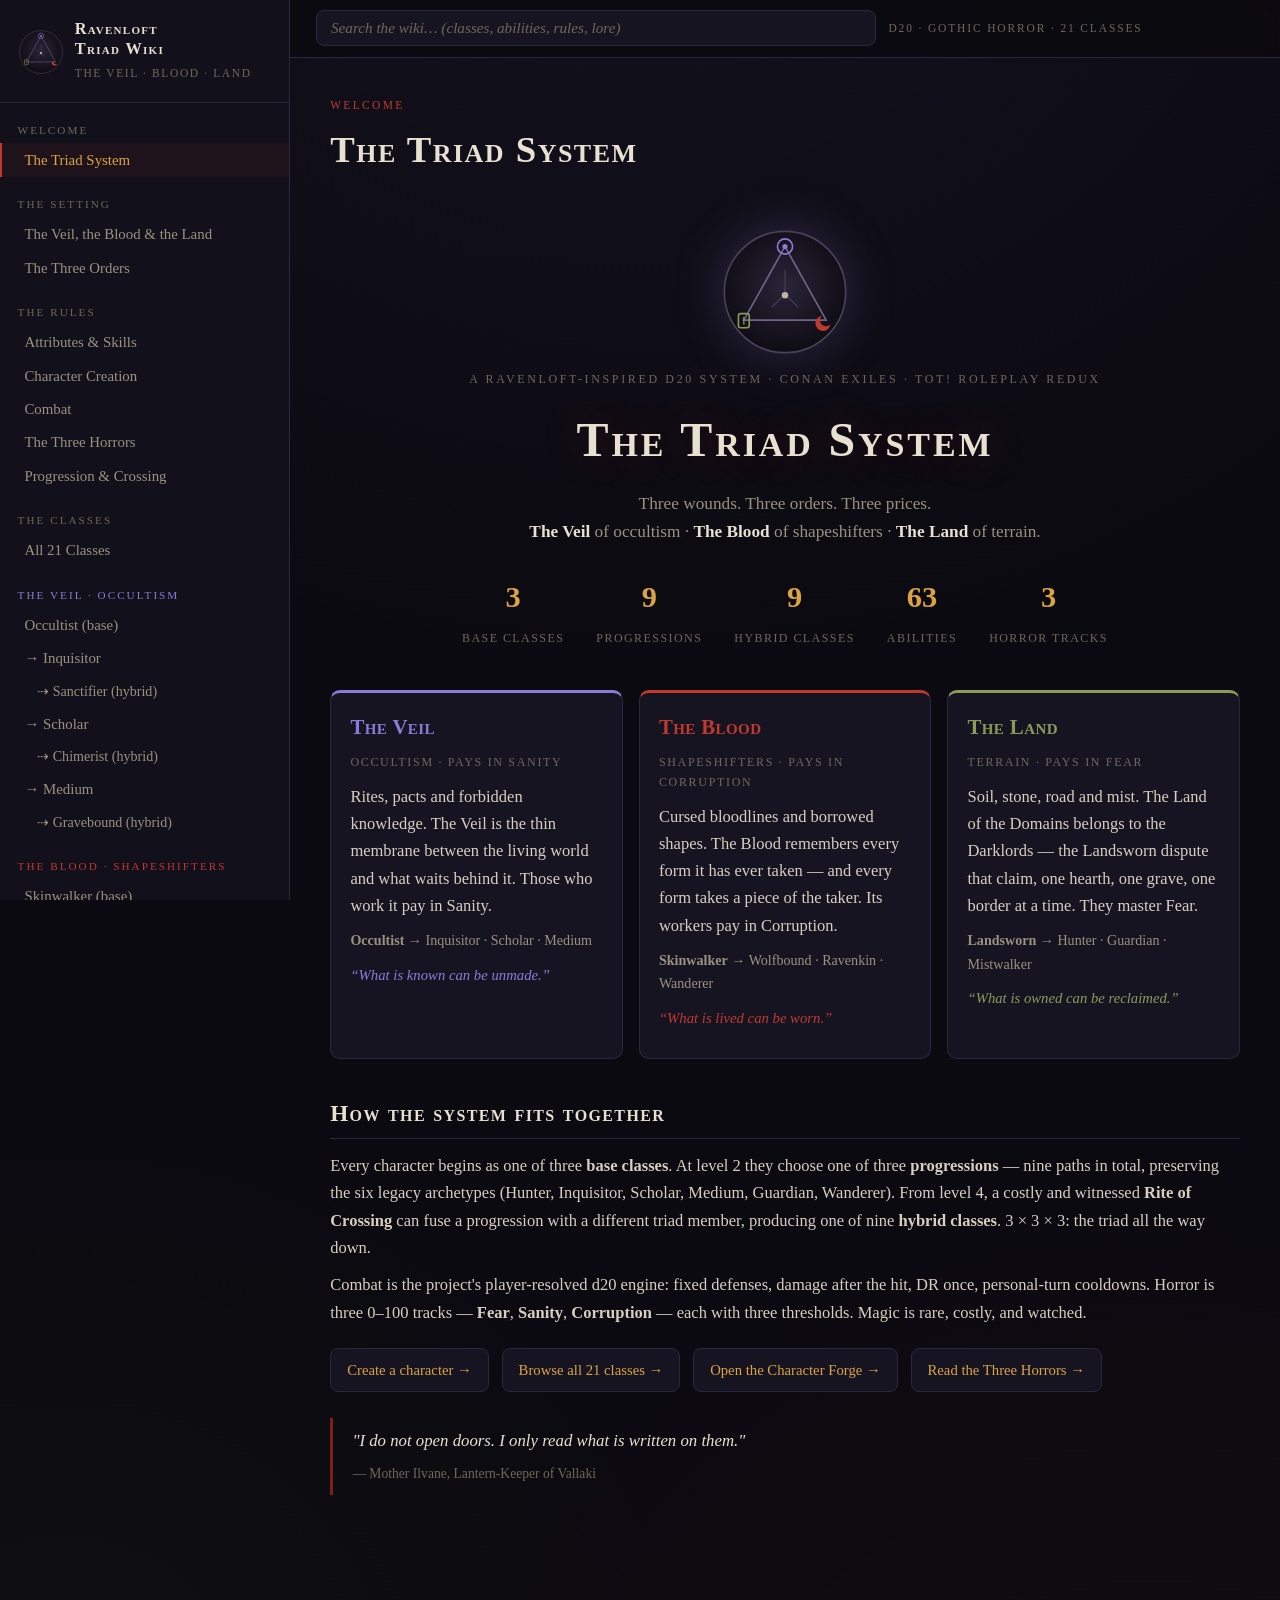
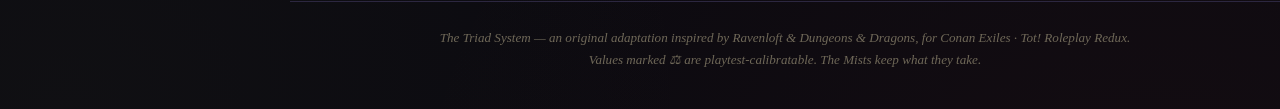
==== Ravenloft_Triad_Wiki.html @ c62c3887 "Initial commit" ====
<!DOCTYPE html>
<html lang="en">
<head>
<meta charset="UTF-8">
<meta name="viewport" content="width=device-width, initial-scale=1.0">
<title>Ravenloft Triad Wiki</title>
<meta name="description" content="The Triad System — a Ravenloft-inspired d20 RPG: 3 base classes, 9 progressions, 9 hybrids. Occultism, shapeshifters, terrain. Full rulebook wiki.">
<style>/* ============ RAVENLOFT TRIAD WIKI — gothic theme ============ */
:root {
  --bg: #0b0a10;
  --bg2: #12101a;
  --panel: #171422;
  --panel2: #1d1930;
  --line: #2c2740;
  --ink: #d8cfc0;
  --ink-dim: #9a917f;
  --ink-faint: #6f6858;
  --blood: #c0392f;
  --blood-deep: #7e1f1a;
  --veil: #8b7bd8;
  --land: #8a9a5b;
  --gold: #d9a441;
  --bone: #e8e0d0;
  --serif: Georgia, "Palatino Linotype", "Book Antiqua", "Times New Roman", serif;
}
* { box-sizing: border-box; margin: 0; padding: 0; }
html { scroll-behavior: smooth; }
body {
  background: var(--bg);
  background-image:
    radial-gradient(ellipse 80% 50% at 50% -10%, rgba(139,123,216,0.07), transparent),
    radial-gradient(ellipse 60% 40% at 90% 110%, rgba(192,57,47,0.05), transparent),
    radial-gradient(ellipse 50% 35% at 5% 100%, rgba(138,154,91,0.04), transparent);
  color: var(--ink);
  font-family: var(--serif);
  font-size: 16.5px;
  line-height: 1.65;
  min-height: 100vh;
}
a { color: var(--gold); text-decoration: none; }
a:hover { color: var(--bone); text-decoration: underline; text-underline-offset: 3px; }
code { font-family: "Courier New", monospace; background: var(--panel2); border: 1px solid var(--line); padding: 1px 6px; border-radius: 4px; font-size: 0.88em; color: var(--bone); }
h1, h2, h3 { font-weight: 600; color: var(--bone); letter-spacing: 0.02em; }
h2 { font-size: 1.45rem; margin: 2.2rem 0 0.8rem; padding-bottom: 0.35rem; border-bottom: 1px solid var(--line); font-variant: small-caps; letter-spacing: 0.06em; }
h3 { font-size: 1.08rem; margin: 1.2rem 0 0.5rem; }
p { margin: 0.65rem 0; }
ul, ol { margin: 0.65rem 0 0.65rem 1.5rem; }
li { margin: 0.3rem 0; }
.dim { color: var(--ink-dim); }
.small { font-size: 0.9rem; }
.note { font-size: 0.92rem; color: var(--ink-dim); border-left: 3px solid var(--line); padding-left: 0.9rem; margin: 1rem 0; }
.warn { color: #ff8f7a; font-weight: bold; }
.lede { font-size: 1.12rem; color: var(--bone); font-style: italic; border-left: 3px solid var(--blood-deep); padding-left: 1rem; margin: 1rem 0 1.6rem; }

/* ---------- layout ---------- */
#layout { display: flex; min-height: 100vh; }
#sidebar {
  width: 290px; flex: 0 0 290px; background: var(--bg2);
  border-right: 1px solid var(--line); padding: 1.2rem 0 3rem;
  position: sticky; top: 0; height: 100vh; overflow-y: auto;
}
#sidebar::-webkit-scrollbar { width: 8px; }
#sidebar::-webkit-scrollbar-thumb { background: var(--line); border-radius: 4px; }
.side-head { display: flex; align-items: center; gap: 0.7rem; padding: 0 1.1rem 1rem; border-bottom: 1px solid var(--line); margin-bottom: 0.8rem; }
.side-head .sigil { width: 46px; height: 46px; flex: 0 0 46px; }
.side-head b { display: block; color: var(--bone); font-variant: small-caps; letter-spacing: 0.08em; font-size: 1.02rem; line-height: 1.2; }
.side-head span { font-size: 0.72rem; color: var(--ink-faint); letter-spacing: 0.14em; text-transform: uppercase; }
.nav-group { margin: 0.9rem 0; }
.nav-section { font-size: 0.7rem; letter-spacing: 0.18em; text-transform: uppercase; color: var(--ink-faint); padding: 0.25rem 1.1rem; }
#sidebar-nav a { display: block; padding: 0.28rem 1.1rem 0.28rem 1.4rem; color: var(--ink-dim); font-size: 0.93rem; border-left: 2px solid transparent; }
#sidebar-nav a:hover { color: var(--bone); background: rgba(255,255,255,0.025); text-decoration: none; }
#sidebar-nav a.active { color: var(--gold); border-left-color: var(--blood); background: rgba(192,57,47,0.07); }
#sidebar-nav a.nav-hybrid { padding-left: 2.2rem; font-size: 0.88rem; }
#main { flex: 1; min-width: 0; }
#topbar {
  position: sticky; top: 0; z-index: 40; display: flex; align-items: center; gap: 0.8rem;
  padding: 0.65rem 1.6rem; background: rgba(11,10,16,0.92); backdrop-filter: blur(6px);
  border-bottom: 1px solid var(--line);
}
#nav-toggle { display: none; background: var(--panel); border: 1px solid var(--line); color: var(--ink); font-size: 1.05rem; padding: 0.3rem 0.7rem; border-radius: 6px; cursor: pointer; }
.search-wrap { position: relative; flex: 1; max-width: 560px; }
#search {
  width: 100%; background: var(--panel); border: 1px solid var(--line); color: var(--bone);
  font-family: var(--serif); font-size: 0.95rem; padding: 0.5rem 0.9rem; border-radius: 8px; outline: none;
}
#search:focus { border-color: var(--veil); }
#search::placeholder { color: var(--ink-faint); font-style: italic; }
#search-results {
  display: none; position: absolute; top: calc(100% + 6px); left: 0; right: 0; z-index: 60;
  background: var(--panel); border: 1px solid var(--line); border-radius: 10px; overflow: hidden;
  box-shadow: 0 14px 40px rgba(0,0,0,0.6); max-height: 60vh; overflow-y: auto;
}
#search-results.open { display: block; }
.search-hit { display: block; padding: 0.6rem 0.9rem; border-bottom: 1px solid var(--line); color: var(--ink); }
.search-hit:hover { background: var(--panel2); text-decoration: none; }
.search-hit strong { color: var(--bone); margin-right: 0.6rem; }
.search-hit .dim { font-size: 0.78rem; }
.search-hit .snip { display: block; font-size: 0.8rem; color: var(--ink-faint); margin-top: 2px; }
.topbar-tag { font-size: 0.72rem; letter-spacing: 0.16em; text-transform: uppercase; color: var(--ink-faint); white-space: nowrap; }
#page { max-width: 980px; margin: 0 auto; padding: 2rem 2.2rem 5rem; }
.page-head { margin-bottom: 1.4rem; }
.page-section { font-size: 0.72rem; letter-spacing: 0.2em; text-transform: uppercase; color: var(--blood); }
.page-title { font-size: 2.3rem; margin-top: 0.2rem; font-variant: small-caps; letter-spacing: 0.04em; }
footer { border-top: 1px solid var(--line); padding: 1.6rem 2.2rem 2.4rem; color: var(--ink-faint); font-size: 0.82rem; text-align: center; font-style: italic; }

/* ---------- home ---------- */
.hero { text-align: center; padding: 1.5rem 0 0.5rem; }
.hero .sigil { width: 130px; height: 130px; margin: 0 auto 0.8rem; display: block; filter: drop-shadow(0 0 24px rgba(139,123,216,0.25)); }
.kicker { font-size: 0.75rem; letter-spacing: 0.22em; text-transform: uppercase; color: var(--ink-faint); }
.hero h1 { font-size: 3rem; font-variant: small-caps; letter-spacing: 0.06em; margin: 0.3rem 0; text-shadow: 0 0 40px rgba(192,57,47,0.3); }
.hero-sub { color: var(--ink-dim); font-size: 1.08rem; }
.hero-sub strong { color: var(--bone); }
.hero-stats { display: flex; justify-content: center; gap: 2rem; flex-wrap: wrap; margin: 1.6rem 0 0.6rem; }
.hero-stats div { text-align: center; }
.hero-stats b { display: block; font-size: 1.9rem; color: var(--gold); }
.hero-stats span { font-size: 0.75rem; letter-spacing: 0.12em; text-transform: uppercase; color: var(--ink-faint); }
.quick-links { display: flex; flex-wrap: wrap; gap: 0.8rem; margin: 1.4rem 0; }
.quick-links a { background: var(--panel); border: 1px solid var(--line); padding: 0.55rem 1rem; border-radius: 8px; font-size: 0.92rem; }
.quick-links a:hover { border-color: var(--blood); text-decoration: none; }

/* ---------- triad cards ---------- */
.triad-cards { display: grid; grid-template-columns: repeat(auto-fit, minmax(240px, 1fr)); gap: 1rem; margin: 1.4rem 0; }
.triad-card { background: var(--panel); border: 1px solid var(--line); border-top: 3px solid var(--tc, var(--line)); border-radius: 10px; padding: 1.1rem 1.2rem; color: var(--ink); }
.triad-card.link:hover { text-decoration: none; border-color: var(--tc); transform: translateY(-2px); transition: 0.15s; }
.triad-card h3 { color: var(--tc); font-size: 1.3rem; font-variant: small-caps; margin-top: 0; }
.triad-card .axis { font-size: 0.75rem; letter-spacing: 0.14em; text-transform: uppercase; color: var(--ink-faint); margin: 0.1rem 0 0.6rem; }
.triad-line { font-size: 0.88rem; color: var(--ink-dim); }
.triad-motto { font-style: italic; color: var(--tc); font-size: 0.92rem; }

/* ---------- tables ---------- */
.rules-table { width: 100%; border-collapse: collapse; margin: 0.9rem 0; font-size: 0.93rem; }
.rules-table th { text-align: left; font-variant: small-caps; letter-spacing: 0.05em; color: var(--gold); border-bottom: 2px solid var(--line); padding: 0.5rem 0.7rem; font-size: 0.88rem; }
.rules-table td { border-bottom: 1px solid var(--line); padding: 0.5rem 0.7rem; vertical-align: top; }
.rules-table tr:hover td { background: rgba(255,255,255,0.02); }
.stat-table .totals td { font-size: 1.35rem; color: var(--bone); font-weight: bold; text-align: center; }
.stat-table th { text-align: center; }
.family { margin: 1.8rem 0; border-left: 3px solid var(--tc); padding-left: 1.1rem; }
.family h2 { border: none; margin-top: 0; }
.family h2 a { color: var(--tc); }
.ability-index td { font-size: 0.86rem; }
.glossary td:first-child { white-space: nowrap; }

/* ---------- chips ---------- */
.chip { display: inline-block; background: var(--panel2); border: 1px solid var(--line); border-radius: 20px; padding: 0.12rem 0.7rem; font-size: 0.8rem; margin: 0.15rem 0.2rem 0.15rem 0; color: var(--ink); }
.chip.delta { color: var(--gold); border-color: rgba(217,164,65,0.4); }
.chip.cost { color: var(--bone); }
.chip.cd { color: var(--veil); }
.chip.range { color: var(--ink-dim); }
.chip.attr { color: var(--land); }
.triad-badge { background: transparent; border-color: var(--tc); color: var(--tc); font-variant: small-caps; letter-spacing: 0.06em; }
.kind-badge { color: var(--ink-dim); }

/* ---------- class pages ---------- */
.class-hero { border-left: 4px solid var(--tc); padding: 0.4rem 0 0.4rem 1.2rem; margin-bottom: 1.2rem; }
.class-hero h1 { font-size: 2.6rem; font-variant: small-caps; color: var(--bone); margin: 0.3rem 0 0.1rem; }
.class-badges { margin-bottom: 0.2rem; }
.epithet { font-style: italic; color: var(--tc); font-size: 1.1rem; }
.role-line { color: var(--ink-dim); font-size: 0.92rem; }
.crossing-box { background: linear-gradient(90deg, rgba(192,57,47,0.08), transparent); border: 1px solid var(--tc); border-radius: 10px; padding: 0.9rem 1.1rem; margin: 1rem 0; font-size: 0.95rem; }
.trait-card { background: var(--panel); border: 1px solid var(--line); border-left: 4px solid var(--tc); border-radius: 8px; padding: 0.9rem 1.1rem; }
.ability { background: var(--panel); border: 1px solid var(--line); border-radius: 10px; padding: 1rem 1.2rem; margin: 0.9rem 0; }
.ability.special { border-color: rgba(139,123,216,0.45); background: linear-gradient(135deg, rgba(139,123,216,0.06), var(--panel)); }
.ability-head { display: flex; align-items: baseline; gap: 0.7rem; flex-wrap: wrap; }
.ability-head h3 { margin: 0; font-size: 1.15rem; }
.rank { font-size: 0.68rem; letter-spacing: 0.16em; text-transform: uppercase; color: var(--gold); border: 1px solid rgba(217,164,65,0.4); padding: 0.1rem 0.5rem; border-radius: 4px; }
.atype { margin-left: auto; font-size: 0.75rem; letter-spacing: 0.12em; text-transform: uppercase; color: var(--ink-faint); }
.ability-meta { margin: 0.5rem 0; }
.horror-line { color: #e0705f; font-size: 0.9rem; }
.flavor { font-style: italic; color: var(--ink-faint); font-size: 0.9rem; }
.lore p { margin: 0.9rem 0; }
.dropcap::first-letter { font-size: 3.1rem; float: left; line-height: 0.85; padding: 0.08em 0.12em 0 0; color: var(--blood); font-weight: bold; }
.lore-quote { border-left: 3px solid var(--blood-deep); margin: 1.6rem 0; padding: 0.6rem 0 0.6rem 1.2rem; font-style: italic; color: var(--bone); font-size: 1.05rem; }
.lore-quote cite { display: block; margin-top: 0.5rem; font-size: 0.85rem; color: var(--ink-faint); font-style: normal; }
.mini-cards { display: grid; grid-template-columns: repeat(auto-fit, minmax(210px, 1fr)); gap: 0.9rem; margin: 1rem 0; }
.mini-card { background: var(--panel); border: 1px solid var(--line); border-top: 3px solid var(--tc); border-radius: 8px; padding: 0.8rem 1rem; color: var(--ink); }
.mini-card:hover { text-decoration: none; border-color: var(--tc); }
.mini-card h3 { margin: 0 0 0.2rem; color: var(--tc); }
.mini-card p { font-size: 0.85rem; margin: 0.2rem 0; }

/* ---------- rules blocks ---------- */
.attr-block { border-left: 3px solid var(--ac); background: var(--panel); border-radius: 8px; padding: 0.8rem 1.1rem; margin: 0.8rem 0; }
.attr-block h3 { color: var(--ac); margin: 0 0 0.2rem; }
.skill-chips { margin-top: 0.4rem; }
.track-block { border: 1px solid var(--line); border-top: 3px solid var(--tc); border-radius: 10px; padding: 1rem 1.3rem; margin: 1.4rem 0; background: var(--panel); }
.track-block h2 { border: none; margin: 0 0 0.3rem; color: var(--tc); }
.track-axis { font-size: 0.8rem; color: var(--ink-faint); font-variant: normal; letter-spacing: 0.1em; text-transform: uppercase; margin-left: 0.6rem; }
.track-triad { font-style: italic; color: var(--ink-dim); }
.steps li { margin: 0.5rem 0; }
.steps li::marker { color: var(--blood); font-weight: bold; }

/* ---------- forge ---------- */
.forge-grid { display: grid; grid-template-columns: 1fr 1fr; gap: 2rem; align-items: start; }
.forge-col h2 { margin-top: 1.4rem; }
.field { margin: 0.7rem 0; }
.field label { display: block; font-size: 0.82rem; letter-spacing: 0.08em; text-transform: uppercase; color: var(--ink-dim); margin-bottom: 0.25rem; }
select, input[type="text"], input[type="number"] {
  width: 100%; background: var(--panel); border: 1px solid var(--line); color: var(--bone);
  font-family: var(--serif); font-size: 0.95rem; padding: 0.45rem 0.7rem; border-radius: 7px; outline: none;
}
select:focus, input:focus { border-color: var(--veil); }
select:disabled { opacity: 0.45; }
input[type="range"] { width: 100%; accent-color: var(--blood); }
.budget { font-size: 0.85rem; color: var(--land); font-variant: normal; letter-spacing: 0; margin-left: 0.5rem; }
.budget.over { color: #ff8f7a; }
.stepper-row { display: flex; align-items: center; gap: 0.5rem; padding: 0.22rem 0; border-bottom: 1px dashed rgba(44,39,64,0.6); font-size: 0.92rem; }
.stepper-row label { flex: 1; min-width: 0; }
.step { width: 26px; height: 26px; background: var(--panel2); border: 1px solid var(--line); color: var(--bone); border-radius: 6px; cursor: pointer; font-size: 1rem; line-height: 1; }
.step:hover { border-color: var(--gold); }
.step-val { width: 30px; text-align: center; color: var(--bone); font-weight: bold; }
.step-cost { width: 48px; text-align: right; color: var(--ink-faint); font-size: 0.8rem; }
.step-eff { width: 42px; text-align: right; color: var(--land); font-size: 0.85rem; }
.bg-tag { color: var(--gold); font-size: 0.72rem; }
.skill-steppers { max-height: 430px; overflow-y: auto; padding-right: 6px; }
.skill-steppers::-webkit-scrollbar { width: 8px; }
.skill-steppers::-webkit-scrollbar-thumb { background: var(--line); border-radius: 4px; }
.sheet-stats { display: grid; grid-template-columns: repeat(4, 1fr); gap: 0.7rem; margin: 0.9rem 0; }
.sheet-stat { background: var(--panel); border: 1px solid var(--line); border-top: 3px solid var(--sc); border-radius: 8px; text-align: center; padding: 0.6rem 0.3rem; }
.sheet-stat b { display: block; font-size: 1.5rem; color: var(--bone); }
.sheet-stat span { font-size: 0.68rem; letter-spacing: 0.1em; text-transform: uppercase; color: var(--ink-faint); }
.sheet-pools { margin: 0.6rem 0; }
.unlocks { list-style: none; margin-left: 0; }
.unlocks li { border-bottom: 1px dashed rgba(44,39,64,0.6); padding: 0.25rem 0; }
.eff-grid { display: grid; grid-template-columns: 1fr 1fr; gap: 0.15rem 1rem; font-size: 0.88rem; margin: 0.6rem 0 1rem; }
.eff-grid div { display: flex; justify-content: space-between; border-bottom: 1px dashed rgba(44,39,64,0.6); padding: 0.15rem 0; }
.eff-grid b { color: var(--land); }
.crossing-note { color: #e0705f; }
.btn { background: var(--panel2); border: 1px solid var(--line); color: var(--bone); font-family: var(--serif); font-size: 0.92rem; padding: 0.5rem 1.1rem; border-radius: 8px; cursor: pointer; }
.btn:hover { border-color: var(--blood); color: var(--gold); }
.btn.big { font-size: 1.05rem; padding: 0.6rem 1.6rem; background: var(--blood-deep); border-color: var(--blood); }
.btn.big:hover { background: var(--blood); color: var(--bone); }
.btn.tiny { font-size: 0.78rem; padding: 0.25rem 0.6rem; }
.btn.mode.active { border-color: var(--veil); color: var(--veil); }

/* ---------- compare ---------- */
.compare-controls { display: flex; gap: 0.8rem; flex-wrap: wrap; align-items: center; margin: 1rem 0 1.4rem; }
.compare-controls select { width: auto; flex: 1; min-width: 180px; }
.compare-controls label { display: flex; align-items: center; gap: 0.5rem; font-size: 0.9rem; color: var(--ink-dim); }
.compare-controls input[type="range"] { width: 120px; }
.compare-grid { display: grid; grid-template-columns: repeat(3, 1fr); gap: 1rem; align-items: start; }
.compare-col { background: var(--panel); border: 1px solid var(--line); border-top: 3px solid var(--tc); border-radius: 10px; padding: 1rem 1.1rem; }
.compare-col h2 { border: none; margin: 0 0 0.2rem; font-size: 1.3rem; }
.compare-col h2 a { color: var(--tc); }
.compare-col h3 { font-size: 0.8rem; letter-spacing: 0.1em; text-transform: uppercase; color: var(--ink-faint); margin: 0.9rem 0 0.25rem; }
.bar { position: relative; background: var(--bg); border: 1px solid var(--line); border-radius: 6px; height: 24px; overflow: hidden; }
.bar-fill { height: 100%; opacity: 0.55; }
.bar span { position: absolute; inset: 0; display: flex; align-items: center; justify-content: center; font-size: 0.85rem; color: var(--bone); font-weight: bold; }
.compare-minis { margin: 0.7rem 0; }

/* ---------- dice ---------- */
.dice-panel { background: var(--panel); border: 1px solid var(--line); border-radius: 12px; padding: 1.2rem 1.4rem; margin: 1rem 0; }
.dice-controls { display: flex; gap: 1rem; align-items: center; flex-wrap: wrap; }
.dice-controls label { display: flex; align-items: center; gap: 0.5rem; font-size: 0.9rem; color: var(--ink-dim); }
.dice-controls input[type="number"] { width: 80px; }
.dice-modes { display: flex; gap: 0.4rem; }
.dice-expr-row { display: flex; gap: 0.5rem; flex-wrap: wrap; align-items: center; margin: 1rem 0; }
.dice-expr-row input[type="text"] { width: 220px; }
.dice-log { margin-top: 0.8rem; }
.dice-row { display: flex; gap: 1rem; align-items: baseline; padding: 0.45rem 0.6rem; border-bottom: 1px dashed rgba(44,39,64,0.6); font-size: 0.92rem; flex-wrap: wrap; }
.dice-row.latest { background: rgba(217,164,65,0.05); border-radius: 6px; }
.dice-row.crit { background: rgba(138,154,91,0.12); }
.dice-row.fumble { background: rgba(192,57,47,0.12); }
.dice-row.err { color: #ff8f7a; }
.dice-expr { color: var(--ink-dim); min-width: 110px; }
.dice-kept { color: var(--ink-faint); font-family: "Courier New", monospace; font-size: 0.85rem; }
.dice-total { font-size: 1.3rem; font-weight: bold; color: var(--bone); }
.dice-crit { font-size: 0.72rem; letter-spacing: 0.14em; color: var(--gold); }
.dice-row.crit .dice-crit { color: var(--land); }
.dice-row.fumble .dice-crit { color: var(--blood); }

/* ---------- responsive ---------- */
@media (max-width: 1100px) {
  .forge-grid { grid-template-columns: 1fr; }
  .compare-grid { grid-template-columns: 1fr; }
}
@media (max-width: 860px) {
  #sidebar { position: fixed; left: 0; top: 0; z-index: 80; transform: translateX(-100%); transition: transform 0.2s; box-shadow: 20px 0 60px rgba(0,0,0,0.5); }
  body.nav-open #sidebar { transform: translateX(0); }
  #nav-toggle { display: block; }
  #page { padding: 1.4rem 1.1rem 4rem; }
  .page-title { font-size: 1.8rem; }
  .hero h1 { font-size: 2.1rem; }
  .sheet-stats { grid-template-columns: repeat(2, 1fr); }
  .topbar-tag { display: none; }
}
</style>
</head>
<body>
<div id="layout">
  <aside id="sidebar">
    <div class="side-head">
      <svg viewBox="0 0 120 120" class="sigil" aria-hidden="true">
  <defs><radialGradient id="sg2" cx="50%" cy="45%" r="60%">
    <stop offset="0%" stop-color="#2a2438"/><stop offset="100%" stop-color="#0b0a10"/>
  </radialGradient></defs>
  <circle cx="60" cy="60" r="56" fill="url(#sg2)" stroke="#4a4258" stroke-width="1.5"/>
  <path d="M60 18 L98 86 L22 86 Z" fill="none" stroke="#6f6486" stroke-width="1.5"/>
  <circle cx="60" cy="18" r="7" fill="none" stroke="#8b7bd8" stroke-width="1.5"/>
  <circle cx="60" cy="18" r="2.4" fill="#8b7bd8"/>
  <path d="M94 82 a7 7 0 1 0 8 8 a5.4 5.4 0 1 1 -8 -8" fill="#c0392f"/>
  <rect x="17" y="80" width="10" height="13" rx="2" fill="none" stroke="#8a9a5b" stroke-width="1.5"/>
  <line x1="22" y1="83" x2="22" y2="90" stroke="#8a9a5b" stroke-width="1.2"/>
  <circle cx="60" cy="63" r="3" fill="#d8cfc0" opacity="0.85"/>
  <path d="M60 40 L60 60 M48 74 L57 65 M72 74 L63 65" stroke="#4a4258" stroke-width="1"/>
</svg>
      <div><b>Ravenloft<br>Triad Wiki</b><span>The Veil · Blood · Land</span></div>
    </div>
    <nav id="sidebar-nav"></nav>
  </aside>
  <div id="main">
    <div id="topbar">
      <button id="nav-toggle" aria-label="Toggle navigation">☰</button>
      <div class="search-wrap">
        <input id="search" type="text" placeholder="Search the wiki… (classes, abilities, rules, lore)" autocomplete="off">
        <div id="search-results"></div>
      </div>
      <span class="topbar-tag">d20 · Gothic Horror · 21 Classes</span>
    </div>
    <main id="page"></main>
    <footer>The Triad System — an original adaptation inspired by Ravenloft &amp; Dungeons &amp; Dragons, for Conan Exiles · Tot! Roleplay Redux.<br>Values marked ⚖ are playtest-calibratable. The Mists keep what they take.</footer>
  </div>
</div>
<script>/* ============================================================
   RAVENLOFT — THE TRIAD SYSTEM · CLASS CATALOG
   3 base classes × 3 progressions × 9 hybrids = 21 entries
   All values marked "playtest" are calibratable per project plan.
   ============================================================ */

const TRIAD = {
  veil: {
    id: "veil", name: "The Veil", axis: "Occultism", color: "#8b7bd8",
    base: "occultist", resource: "Mana", horror: "Sanity",
    motto: "What is known can be unmade.",
    blurb: "Rites, pacts and forbidden knowledge. The Veil is the thin membrane between the living world and what waits behind it. Those who work it pay in Sanity."
  },
  blood: {
    id: "blood", name: "The Blood", axis: "Shapeshifters", color: "#c0392f",
    base: "skinwalker", resource: "Stamina", horror: "Corruption",
    motto: "What is lived can be worn.",
    blurb: "Cursed bloodlines and borrowed shapes. The Blood remembers every form it has ever taken — and every form takes a piece of the taker. Its workers pay in Corruption."
  },
  land: {
    id: "land", name: "The Land", axis: "Terrain", color: "#8a9a5b",
    base: "landsworn", resource: "Stamina", horror: "Fear",
    motto: "What is owned can be reclaimed.",
    blurb: "Soil, stone, road and mist. The Land of the Domains belongs to the Darklords — the Landsworn dispute that claim, one hearth, one grave, one border at a time. They master Fear."
  }
};

const CHASSIS = { hp: 100, mana: 50, stamina: 75, ac: 10, dr: 1, acc: 1, dodge: 0, spelldef: 0 };

const CLASSES = [
/* ============================ THE VEIL ============================ */
{
  id: "occultist", name: "Occultist", kind: "base", triad: "veil",
  epithet: "Bearer of the Pallid Lantern", role: "Ritual caster · controller",
  primary: "mana", attributes: ["Fortitude", "Charisma"],
  skills: ["Deciphering", "Willpower", "Alchemy"],
  armor: "Cloth",
  weapons: [
    { name: "Athame (ritual dagger)", cat: "One-handed", dmg: "1d4 + Strength", tags: "Ritual focus" },
    { name: "Iron-shod Quarterstaff", cat: "Two-handed", dmg: "2d3 + Strength", tags: "—" },
    { name: "Censer & Chain", cat: "One-handed", dmg: "1d4 + Strength", tags: "Ritual focus · smoke" }
  ],
  stats: { hp: 0, mana: 30, stamina: -15, ac: 0, dr: 0, acc: 0, dodge: 0 },
  trait: { name: "Veil-Sight", text: "You sense active magic, spirits and undead within 10 tiles (Perception DC 13, 1 AP). Your Magic Bolt costs 3 Mana instead of 4." },
  abilities: [
    { rank: "Initiate", name: "Witchlight", type: "Action", cost: "1 AP · 3 Mana", cd: 2, range: "10 tiles",
      effect: "Conjure a cold orb of light for 3 turns. It reveals hidden and stealthed creatures within 5 tiles of it. Allies who can see it reduce Fear by 5 (once per casting).",
      horror: null, flavor: "The lantern burns without oil, and the dark leans away from it." },
    { rank: "Adept", name: "Hex", type: "Action", cost: "1 AP · 6 Mana", cd: 2, range: "10 tiles",
      effect: "Roll vs Spell Defense. On a hit, the target suffers −2 Accuracy for 3 turns as misfortune clings to it.",
      horror: null, flavor: "A knot tied in the air; a thread pulled from someone's luck." },
    { rank: "Master", name: "The Unveiling", type: "Special", cost: "1 SP · 12 Mana", cd: 4, range: "10 tiles",
      effect: "Force every shapeshifted, disguised or invisible creature within range into its true form for 3 turns. Revealed enemies gain +10 Fear.",
      horror: "You lose 5 Sanity — you glimpse what stands behind the forms.", flavor: "For one heartbeat, the world is seen without its skin." }
  ],
  lore: [
    "In the Domains of Dread, knowledge is not power — it is debt. The Occultists of the Pallid Lantern learn this first: every page turned in a forbidden tome is a page turned in the reader. They are hedge-mages, defrocked priests, village wise-women and disgraced scholars who have accepted that the Mists hide a second world, and that someone must read it.",
    "The Order takes its name from the lantern each initiate carries: a pale flame that burns nothing, lit from a candle held at a deathbed. It reveals what pretends to be ordinary. Occultists are feared by the very villagers they protect — in Barovia, a person who speaks comfortably with the dead is one accusation away from the pyre. They work anyway. The Veil is thinning, and no one else is watching."
  ],
  quote: { text: "I do not open doors. I only read what is written on them.", by: "Mother Ilvane, Lantern-Keeper of Vallaki" }
},
{
  id: "inquisitor", name: "Inquisitor", kind: "path", triad: "veil", parent: "occultist",
  epithet: "The Conviction", role: "Anti-monster striker · judge",
  primary: "mana", attributes: ["Fortitude", "Body"],
  skills: ["Willpower", "Intimidation", "Binding"],
  armor: "Light or Medium",
  weapons: [
    { name: "Blessed Mace", cat: "One-handed", dmg: "1d4 + Strength", tags: "Blessed" },
    { name: "Stake & Hammer", cat: "One-handed", dmg: "1d4 + Strength", tags: "Blessed · vs undead" },
    { name: "Judgment Warhammer", cat: "Two-handed", dmg: "2d3 + Strength", tags: "Blessed" }
  ],
  stats: { hp: 10, mana: 10, stamina: 0, ac: 0, dr: 0, acc: 0, dodge: 0 },
  trait: { name: "Conviction", text: "Whenever you would gain Fear, gain 5 less (minimum 0). You have +2 Willpower against possession and fear effects." },
  abilities: [
    { rank: "Initiate", name: "Denounce", type: "Action", cost: "1 AP · 4 Mana", cd: 2, range: "10 tiles",
      effect: "Roll vs Spell Defense. Undead, lycanthropes and possessed targets: −2 to all rolls and cannot shapeshift for 2 turns. Other targets: −1 Accuracy for 2 turns.",
      horror: null, flavor: "The word is older than the creature. It flinches." },
    { rank: "Adept", name: "Brand of Judgment", type: "Action", cost: "1 AP · 6 Mana · 2 Stamina", cd: 3, range: "Melee",
      effect: "Melee strike: 1d6 holy damage (1d4 vs the purely mundane). The branded target is marked for 3 turns: allies gain +1 Accuracy against it.",
      horror: null, flavor: "The mark smoulders through cloth and hide alike." },
    { rank: "Master", name: "Sentence", type: "Special", cost: "1 SP · 10 Mana", cd: 4, range: "10 tiles",
      effect: "Pass judgment on a creature that harmed an ally this scene: 2d6 holy damage vs Spell Defense (+1d6 if undead or lycanthrope).",
      horror: "You gain +5 Fear — unless the target is a true horror, in which case your conviction holds. Sentencing an innocent: +5 Corruption.", flavor: "No court, no scaffold. Only the weight of the word." }
  ],
  lore: [
    "The Inquisitors began as the Lantern's prosecutors — the ones sent to decide whether the thing in the barn was a cursed child or a wearing-skin. They carry no holy symbol of any forgiving god; the gods do not answer in the Mists. What answers is Conviction: a discipline of will so absolute that monsters feel it as heat.",
    "An Inquisitor's tragedy is arithmetic. Every denunciation saves a village and condemns someone, and the ledger is never clean. The Order keeps a Black Register of every sentence passed, and each Inquisitor must read their own entries aloud once a year. Those who stop reading are the ones the Order hunts first."
  ],
  quote: { text: "Mercy is a door. I have seen what uses doors.", by: "Inquisitor Radu Vex, Black Register, entry 112" }
},
{
  id: "scholar", name: "Scholar", kind: "path", triad: "veil", parent: "occultist",
  epithet: "The Forbidden Method", role: "Ritualist · knowledge engine",
  primary: "mana", attributes: ["Fortitude", "Agility"],
  skills: ["Deciphering", "Alchemy", "Eavesdropping"],
  armor: "Cloth",
  weapons: [
    { name: "Athame", cat: "One-handed", dmg: "1d4 + Strength", tags: "Ritual focus" },
    { name: "Tome-Chain", cat: "One-handed", dmg: "1d4 + Strength", tags: "Improvised · binding" },
    { name: "Walking Staff", cat: "Two-handed", dmg: "2d3 + Strength", tags: "—" }
  ],
  stats: { hp: 0, mana: 20, stamina: -5, ac: 0, dr: 0, acc: 0, dodge: 0 },
  trait: { name: "Forbidden Method", text: "+2 Deciphering and +2 Alchemy. You can read and cast rituals from tomes that are gibberish — or lethal — to other readers." },
  abilities: [
    { rank: "Initiate", name: "Ritual Preparation", type: "Action", cost: "1 AP · 5 Mana", cd: 3, range: "Self",
      effect: "Chalk, salt and a whispered paradigm. Your next spell this scene gains +2 to its attack roll or +2 to its effect DC (choose when cast).",
      horror: null, flavor: "Magic is a language. Scholars decline it correctly." },
    { rank: "Adept", name: "Athame Cut", type: "Action", cost: "1 AP · 2 Stamina", cd: 0, range: "Melee",
      effect: "A precise dagger strike: 1d4 + Strength. On a hit, the opened vein feeds the working — you regain 4 Mana.",
      horror: "+1 Corruption per use. Blood is a currency the Dark Powers accept.", flavor: "The cut is always shallow. The price is always deeper." },
    { rank: "Master", name: "Forbidden Working", type: "Special", cost: "1 SP · 15 Mana", cd: 4, range: "10 tiles",
      effect: "Speak a word from the back of the book: 2d8 force damage vs Spell Defense, or banish one lesser spirit outright.",
      horror: "You lose 5 Sanity. The word speaks you back.", flavor: "Some sentences read the reader." }
  ],
  lore: [
    "Where the Inquisitor burns the book, the Scholar copies it. The Scholars of the Pallid Lantern are the Order's memory: cataloguers of curses, genealogists of monsters, chemists of silver and salt. They believe every horror has a grammar, and that grammar can be conjugated backward — a curse read in reverse is a cure.",
    "They are usually right, and it usually costs them. A Scholar's mind is a library with one door left open, and things drift in. The eldest Scholars annotate their own margins in a second handwriting they do not remember learning. The Order calls this 'the correspondence' and does not discuss it at dinner."
  ],
  quote: { text: "Footnote forty-one: if you are reading this aloud, stop.", by: "Marginalia in the Vallaki Codex" }
},
{
  id: "medium", name: "Medium", kind: "path", triad: "veil", parent: "occultist",
  epithet: "The Listening", role: "Spirit speaker · support",
  primary: "mana", attributes: ["Charisma", "Fortitude"],
  skills: ["Sense Motive", "Perception", "Willpower"],
  armor: "Cloth",
  weapons: [
    { name: "Silver Dagger", cat: "One-handed", dmg: "1d4 + Strength", tags: "Silver" },
    { name: "Spirit Bell & Censer", cat: "One-handed", dmg: "1d4 + Strength", tags: "Ritual focus" },
    { name: "Rowan Staff", cat: "Two-handed", dmg: "2d3 + Strength", tags: "Ward" }
  ],
  stats: { hp: 0, mana: 15, stamina: 5, ac: 0, dr: 0, acc: 0, dodge: 0 },
  trait: { name: "The Listening", text: "+2 Sense Motive and +2 Perception against spirits and the undead. Once per scene you may ask a corpse or spirit one yes/no question (the GM answers truthfully, as the dead understand truth)." },
  abilities: [
    { rank: "Initiate", name: "Séance Whisper", type: "Action", cost: "1 AP · 4 Mana", cd: 2, range: "10 tiles",
      effect: "A borrowed voice comforts or guides one ally: they gain +2 to their next roll, or reduce Fear by 10 (choose).",
      horror: null, flavor: "The dead are kinder than the living. They have less to lose." },
    { rank: "Adept", name: "Spirit Veil", type: "Action", cost: "1 AP · 6 Mana", cd: 3, range: "Self",
      effect: "Step half into the grey for 1 turn: +3 Dodge Defense and +3 Spell Defense, but you cannot attack while veiled.",
      horror: null, flavor: "For a moment, the sword passes through a memory of you." },
    { rank: "Master", name: "Call the Departed", type: "Special", cost: "1 SP · 12 Mana", cd: 4, range: "10 tiles",
      effect: "Summon one bound spirit for 3 turns. It either scouts (invisible, reports what it sees) or harries one enemy (−1 Accuracy, +10 Fear once).",
      horror: "You lose 3 Sanity. The departed linger after the working ends.", flavor: "Everyone in Barovia knows someone on the other side." }
  ],
  lore: [
    "The Mediums do not study the Veil; they listen at it. In a land where every family has an empty chair, the gift of hearing the occupant is both mercy and curse. Mediums sit at deathbeds and séances, translate last words, and occasionally ask the murdered to point.",
    "The Order prizes them and worries about them in equal measure. A Medium's own voice grows quieter year by year, as if the borrowed voices take up room. The eldest are called the Choir-Bound: they speak rarely, and when they do, several people answer."
  ],
  quote: { text: "He says he forgives you. He is lying. The dead cannot lie — so it is not him.", by: "Medium Ana Dragomir, at the séance of the Broken Mill" }
},
/* hybrids born of the Veil */
{
  id: "sanctifier", name: "Sanctifier", kind: "hybrid", triad: "veil", parent: "inquisitor", partner: "land",
  epithet: "Inquisitor × Landsworn", role: "Zone controller · consecrator",
  primary: "mana", attributes: ["Fortitude", "Body"],
  skills: ["Willpower", "Binding", "Perception"],
  armor: "Medium",
  weapons: [
    { name: "Blessed Warhammer", cat: "Two-handed", dmg: "2d3 + Strength", tags: "Blessed" },
    { name: "Boundary Nails", cat: "Thrown", dmg: "1d4 + Strength", tags: "Cold iron · ward" },
    { name: "Censer-Mace", cat: "One-handed", dmg: "1d4 + Strength", tags: "Blessed · ritual focus" }
  ],
  stats: { hp: 10, mana: 5, stamina: 0, ac: 1, dr: 0, acc: 0, dodge: 0 },
  trait: { name: "Consecrated Step", text: "Gain the Landsworn trait Terrain Bond (choose a home terrain: Forest, Ruins & Graves, or Roads & Mists). Your wards and sentences function as terrain features." },
  abilities: [
    { rank: "Initiate", name: "Hallowed Ground", type: "Action", cost: "1 AP · 6 Mana · 3 Stamina", cd: 3, range: "5-tile radius",
      effect: "Consecrate the ground for 3 turns: undead and lycanthropes inside suffer −2 to all rolls; allies inside reduce Fear by 10 (once).",
      horror: null, flavor: "The soil remembers being a churchyard." },
    { rank: "Adept", name: "Boundary Nails", type: "Action", cost: "1 AP · 5 Stamina · 4 Mana", cd: 3, range: "5 tiles",
      effect: "Drive a perimeter of iron nails. Shapeshifters crossing it take 1d6 damage and revert to true form (cannot shift for 1 turn); spirits cannot cross for 2 turns.",
      horror: null, flavor: "A border is an argument. Iron argues well." },
    { rank: "Master", name: "The Field of Judgment", type: "Special", cost: "1 SP · 12 Mana", cd: 4, range: "10-tile radius",
      effect: "For 3 turns the ground itself passes sentence: enemies inside gain +15 Fear; undead inside take 1d6 holy damage at the start of each of their turns.",
      horror: "You gain +5 Fear. Judgment, at this scale, is heavy to hold.", flavor: "Every furrow a verdict; every stone a witness." }
  ],
  lore: [
    "The first Sanctifier was an Inquisitor who ran out of pyres. During the Gallows Winter she found that a condemned field — soil where the unjust were buried — would hold a consecration longer than any church. She stopped burning monsters and started fencing them out.",
    "Sanctifiers walk the boundaries of villages with a bag of iron nails and a censer that never cools. They are the reason some doors in Barovia have three thresholds. The Landsworn call them cousins; the Inquisitors call them necessary; the things outside the nails call them nothing, because they cannot enter to speak."
  ],
  quote: { text: "I cannot save the world. I can save this acre, and the acre is where the children are.", by: "Sanctifier Mirela of the Three Thresholds" }
},
{
  id: "chimerist", name: "Chimerist", kind: "hybrid", triad: "veil", parent: "scholar", partner: "blood",
  epithet: "Scholar × Skinwalker", role: "Self-transmuter · alchemist",
  primary: "mana", attributes: ["Fortitude", "Agility"],
  skills: ["Alchemy", "Deciphering", "Athletics"],
  armor: "Cloth or Light",
  weapons: [
    { name: "Bone Athame", cat: "One-handed", dmg: "1d4 + Strength", tags: "Ritual focus" },
    { name: "Grafting Claws", cat: "Natural", dmg: "1d4 + Strength", tags: "Cannot be disarmed" },
    { name: "Mutagen Syringe", cat: "One-handed", dmg: "1d4 + Strength", tags: "Alchemical" }
  ],
  stats: { hp: 10, mana: 5, stamina: 10, ac: 0, dr: 0, acc: 0, dodge: 0 },
  trait: { name: "The Examined Beast", text: "Gain the Skinwalker trait The Beast Within (Shift: 1 AP, 5 Stamina — natural weapons 1d4 + Strength, +1 DR for 3 turns; +1 Corruption per Shift). Your grafts and mutagens count as shifting for abilities that care." },
  abilities: [
    { rank: "Initiate", name: "Mutagen", type: "Action", cost: "1 AP · 5 Mana · 3 Stamina", cd: 3, range: "Self",
      effect: "Brew and inject: +2 Body or +2 Agility (choose) for 3 turns. When it ends, −1 to that attribute for 1 turn.",
      horror: "+1 Corruption. The formula improves you the way rust improves a hinge.", flavor: "The needle is glass. The patience is not." },
    { rank: "Adept", name: "Grafted Aspect", type: "Action", cost: "1 AP · 6 Mana · 5 Stamina", cd: 3, range: "Self",
      effect: "Attach a prepared beast-graft until your next safe rest: claws (1d4 + Strength), carapace (+1 DR), or predator eyes (+2 Perception). Maximum 2 grafts at once.",
      horror: "+2 Corruption per graft. The parts dream of their original owners.", flavor: "Anatomy is a first draft." },
    { rank: "Master", name: "The Masterwork", type: "Special", cost: "1 SP · 12 Mana · 8 Stamina", cd: 4, range: "Self",
      effect: "Become your own thesis for 3 turns: +2 DR, natural attacks deal 2d3 + Strength, +2 Body. Witnesses gain +10 Fear.",
      horror: "+4 Corruption and −3 Sanity. You understand the monster now, from inside.", flavor: "Peer review is going to be difficult." }
  ],
  lore: [
    "The Chimerists began as Scholars who asked the forbidden follow-up question: if a curse can rewrite a body, can a method? They study lycanthropy the way a surgeon studies a knot — not to condemn it, but to tie it deliberately. Their laboratories smell of formaldehyde, silver polish and wet fur.",
    "A Chimerist's body is a manuscript under revision. Grafts are footnotes; mutagens, marginalia; the Masterwork, a published edition. The Order requires each Chimerist to keep a mirror covered in their lab. Not for vanity — because eventually the reflection starts taking notes of its own."
  ],
  quote: { text: "The wolf is not a curse. The wolf is a citation.", by: "Chimerist Vasily Enq, lab journal, final page" }
},
{
  id: "gravebound", name: "Gravebound", kind: "hybrid", triad: "veil", parent: "medium", partner: "land",
  epithet: "Medium × Landsworn", role: "Necro-terrainist · anchor",
  primary: "mana", attributes: ["Charisma", "Fortitude"],
  skills: ["Sense Motive", "Binding", "Perception"],
  armor: "Cloth or Light",
  weapons: [
    { name: "Grave Spade", cat: "Two-handed", dmg: "2d3 + Strength", tags: "Cold iron" },
    { name: "Barrow Silver Dagger", cat: "One-handed", dmg: "1d4 + Strength", tags: "Silver" },
    { name: "Coffin-Nail Censer", cat: "One-handed", dmg: "1d4 + Strength", tags: "Ritual focus" }
  ],
  stats: { hp: 10, mana: 10, stamina: 0, ac: 0, dr: 0, acc: 0, dodge: 0 },
  trait: { name: "The Listening Ground", text: "Gain the Landsworn trait Terrain Bond (home terrain: Ruins & Graves recommended). In any burial ground you automatically know how many dead lie within 30 tiles, and whether any are restless." },
  abilities: [
    { rank: "Initiate", name: "Barrow Choir", type: "Action", cost: "1 AP · 6 Mana", cd: 3, range: "5-tile radius",
      effect: "Wake the buried voice of the ground: enemies inside gain +10 Fear and −1 Accuracy (whispers) for 2 turns. You learn one true fact about whoever lies beneath.",
      horror: null, flavor: "The dead do not rise. They merely clear their throats." },
    { rank: "Adept", name: "Grave-Anchor", type: "Action", cost: "1 AP · 5 Mana · 3 Stamina", cd: 3, range: "10 tiles",
      effect: "Bind a spirit or undead to its ground for 2 turns (it cannot move; contest vs Spell Defense) — or anchor a dying ally: an ally at 0 HP within range is automatically stabilized.",
      horror: null, flavor: "Everything belongs somewhere. You enforce it." },
    { rank: "Master", name: "The Open Barrow", type: "Special", cost: "1 SP · 12 Mana", cd: 4, range: "5 tiles",
      effect: "Raise one barrow-dead servant for 3 turns (20 HP, 1d6 strike, acts on your turn for 1 AP). It must be raised from actual burial ground.",
      horror: "−5 Sanity, +2 Corruption. The servant remembers being someone.", flavor: "You ask permission first. That is the difference. That has to be the difference." }
  ],
  lore: [
    "Every domain is a graveyard with weather. The Gravebound are Mediums who stopped calling the dead and started tending them — binding the murdered to their plots so they cannot be raised against the living, and waking the ancient dead only when the newer horrors come knocking.",
    "They keep the barrows of Barovia like parish priests keep churches: swept, named, and armed. A Gravebound's greatest fear is an empty grave — not because something rose, but because something was taken. The Dark Powers collect the dead like coins, and the Gravebound are the only ones auditing the purse."
  ],
  quote: { text: "Sleep. I have the watch. I have had the watch for two hundred years.", by: "Gravebound Ostrov, Keeper of the Drowned Rows" }
},
/* ============================ THE BLOOD ============================ */
{
  id: "skinwalker", name: "Skinwalker", kind: "base", triad: "blood",
  epithet: "Kin of the Red Moon", role: "Shapeshifter · skirmisher",
  primary: "stamina", attributes: ["Agility", "Body"],
  skills: ["Athletics", "Stealth", "Escape Artist"],
  armor: "Light (hide scraps)",
  weapons: [
    { name: "Claws & Fangs", cat: "Natural", dmg: "1d4 + Strength", tags: "Cannot be disarmed" },
    { name: "Stone Handaxe", cat: "One-handed", dmg: "1d4 + Strength", tags: "—" },
    { name: "Hunting Spear", cat: "One-handed", dmg: "1d4 + Strength", tags: "Throwable" }
  ],
  stats: { hp: 20, mana: -20, stamina: 25, ac: 0, dr: 1, acc: 0, dodge: 0 },
  trait: { name: "The Beast Within", text: "Shift as 1 AP + 5 Stamina: natural weapons (1d4 + Strength) and +1 DR for 3 turns. Each Shift adds +1 Corruption. You always know the direction of the nearest lycanthrope." },
  abilities: [
    { rank: "Initiate", name: "Feral Rush", type: "Action", cost: "1 AP · 4 Stamina", cd: 2, range: "5 tiles + melee",
      effect: "Lope up to 5 tiles and strike: 1d4 + Strength. If you are shifted, the strike deals +2 damage.",
      horror: null, flavor: "The distance closes like a wound." },
    { rank: "Adept", name: "Blood Scent", type: "Action", cost: "1 AP · 2 Stamina", cd: 0, range: "10 tiles",
      effect: "Mark one prey: you gain +2 Accuracy against it and always know its direction for the rest of the scene.",
      horror: null, flavor: "Fear has a smell. So does lying." },
    { rank: "Master", name: "The Turning", type: "Special", cost: "1 SP · 10 Stamina", cd: 4, range: "Self",
      effect: "Full beast form for 3 turns: +2 DR, natural attacks deal 2d3 + Strength, +10 temporary HP. Enemy witnesses gain +15 Fear. When it ends: −1 to all rolls for 1 turn.",
      horror: "+3 Corruption. The Beast drives for a while.", flavor: "You do not become the wolf. You admit it." }
  ],
  lore: [
    "The Red Kin do not call it a curse. A curse is something done to you; the Blood is something you are. In the Domains of Dread, where the moon hangs like a verdict, the cursed bloodlines survive by kinship: wolf packs in the Balinok forests, murder-flights above the gallows fields, and the unbound ones who belong to no shape at all.",
    "Skinwalkers are the Kin's walkers — the ones who can still pass for human at the tavern door. They hunt the things that give their kind a bad name, because no one else will do it fairly. Every Shift is a withdrawal from an account they cannot see the balance of. The Red Moon keeps the ledger."
  ],
  quote: { text: "I am not two people. I am one person, with teeth.", by: "Unnamed Kin, scratched into a gallows post" }
},
{
  id: "wolfbound", name: "Wolfbound", kind: "path", triad: "blood", parent: "skinwalker",
  epithet: "The Pack-Cursed", role: "Pack fighter · terror striker",
  primary: "stamina", attributes: ["Body", "Agility"],
  skills: ["Athletics", "Grapple", "Stealth"],
  armor: "Light",
  weapons: [
    { name: "Wolf Claws", cat: "Natural", dmg: "1d4 + Strength", tags: "Cannot be disarmed" },
    { name: "Hunting Spear", cat: "One-handed", dmg: "1d4 + Strength", tags: "Throwable" },
    { name: "Paired Handaxes", cat: "One-handed", dmg: "1d4 + Strength", tags: "Throwable" }
  ],
  stats: { hp: 15, mana: 0, stamina: 10, ac: 0, dr: 0, acc: 0, dodge: 0 },
  trait: { name: "Pack Blood", text: "While an ally stands within 1.5 tiles of you, you gain +1 Accuracy. Lycanthrope packs recognize you as kin unless you draw first." },
  abilities: [
    { rank: "Initiate", name: "Howl", type: "Action", cost: "1 AP · 4 Stamina", cd: 3, range: "10-tile radius",
      effect: "Enemies within range gain +10 Fear (Willpower DC 13 halves). Allies within range reduce Fear by 5.",
      horror: null, flavor: "It is not a threat. It is a weather report." },
    { rank: "Adept", name: "Rending Claws", type: "Action", cost: "1 AP · 3 Stamina", cd: 0, range: "Melee",
      effect: "A tearing strike: 1d4 + Strength. On a hit, the wound bleeds for 2 damage at the start of the target's next 2 turns.",
      horror: null, flavor: "Wolves do not fence. Wolves conclude." },
    { rank: "Master", name: "Moon-Fury", type: "Special", cost: "1 SP · 12 Stamina", cd: 4, range: "Self",
      effect: "For 3 turns: +2 Strength (effective) and +1 Movement Point. You must attack the nearest creature each turn (Willpower DC 13 to choose otherwise).",
      horror: "+2 Corruption. The moon does not ask what you meant to do.", flavor: "The rage is borrowed. The consequences are yours." }
  ],
  lore: [
    "The wolf bloodlines are the oldest of the Red Kin — older, some say, than the Mists themselves. Barovia's forests remember a time before the Count, when the packs ran under a moon that was only a moon. The Wolfbound carry that memory in their marrow, and it makes them both prouder and sadder than the other Kin.",
    "A Wolfbound's loyalty is literal: the pack is a single animal with several bodies. Betrayal is not a moral failure but an amputation. When a Wolfbound walks alone — and many do, exiled or self-exiled after a night they cannot account for — they are not solitary. They are wounded."
  ],
  quote: { text: "Run with us or run from us. Both are honest.", by: "Pack-Speaker Dragan, of the Balinok Ridge" }
},
{
  id: "ravenkin", name: "Ravenkin", kind: "path", triad: "blood", parent: "skinwalker",
  epithet: "The Feather-Cursed", role: "Scout · aerial skirmisher",
  primary: "stamina", attributes: ["Agility", "Charisma"],
  skills: ["Stealth", "Sleight of Hand", "Perception"],
  armor: "Light",
  weapons: [
    { name: "Talons", cat: "Natural", dmg: "1d4 + Strength", tags: "Cannot be disarmed" },
    { name: "Throwing Knives", cat: "Thrown", dmg: "1d4 + Strength", tags: "Concealable" },
    { name: "Gallows Short Bow", cat: "Bow", dmg: "1d4 + Body", tags: "—" }
  ],
  stats: { hp: 5, mana: 0, stamina: 15, ac: 0, dr: 0, acc: 0, dodge: 0 },
  trait: { name: "Featherfall", text: "You take no falling damage and gain +2 Stealth at night. You may glide up to 5 tiles as your movement (3 Stamina) instead of walking." },
  abilities: [
    { rank: "Initiate", name: "Murder of One", type: "Action", cost: "1 AP · 5 Stamina", cd: 3, range: "Self",
      effect: "Split into a swarm of three ravens for 1 turn: +3 Dodge Defense, and your next attack deals +1d4 damage as the swarm converges. Witnesses gain +5 Fear.",
      horror: null, flavor: "One bird is an omen. Three are a verdict." },
    { rank: "Adept", name: "Carrion Eye", type: "Action", cost: "1 AP · 2 Stamina", cd: 0, range: "30 tiles",
      effect: "Borrow the eyes of any raven within range: perceive any location you have seen this scene as if standing there, with +2 Perception.",
      horror: null, flavor: "The gallows birds see everything. They are not impressed." },
    { rank: "Master", name: "Wings of the Gallows", type: "Special", cost: "1 SP · 10 Stamina", cd: 4, range: "Self",
      effect: "True flight for 3 turns: movement distance doubled, ignore terrain. One dive attack during the flight deals 2d3 + Strength.",
      horror: "+2 Corruption. The sky is not part of the domain. That is why it is dangerous.", flavor: "For three turns, the Mists cannot hold you. They notice." }
  ],
  lore: [
    "The feather-cursed were born, the Kin's stories say, from the ravens that fed on the gallows fields during the Gallows Winter — birds that ate so much of the unjustly dead that they began to dream in human voices. The Ravenkin are their descendants: slight, watchful people who startle at loud noises and never eat poultry.",
    "They are the Kin's eyes and couriers, roosting in belfries and watching roads no Landsworn can patrol. A Ravenkin's cruelty is precise and their kindness is sudden. They collect small bright objects and small true secrets, and they trade both at the same unfair rate: one for one."
  ],
  quote: { text: "I have seen your roof. We should talk about what is in your attic.", by: "Ravenkin Kestrel, perched on a tavern sign" }
},
{
  id: "wanderer", name: "Wanderer", kind: "path", triad: "blood", parent: "skinwalker",
  epithet: "The Unbound Afflicted", role: "Unstable shifter · survivor",
  primary: "stamina", attributes: ["Agility", "Fortitude"],
  skills: ["Escape Artist", "Willpower", "Athletics"],
  armor: "Cloth or Light",
  weapons: [
    { name: "Road-Staff", cat: "Two-handed", dmg: "2d3 + Strength", tags: "Walking stick" },
    { name: "Sickle", cat: "One-handed", dmg: "1d4 + Strength", tags: "—" },
    { name: "Scavenged Blade", cat: "One-handed", dmg: "1d4 + Strength", tags: "Whatever the road gave" }
  ],
  stats: { hp: 10, mana: 5, stamina: 10, ac: 0, dr: 0, acc: 0, dodge: 0 },
  trait: { name: "The Burden", text: "Track Burden 0–10: +1 per Shift or borrowed form. At 3, 5 and 7 Burden you surge — a random minor form erupts (GM picks), granting +1d4 damage for 1 turn and +5 Fear to you. A safe night's rest resets Burden to 0." },
  abilities: [
    { rank: "Initiate", name: "Borrowed Shape", type: "Action", cost: "1 AP · 6 Stamina", cd: 2, range: "Self",
      effect: "Take the minor aspect of any beast you have seen: claws (1d4 + Strength), glide, gills, or night-eyes, for 3 turns.",
      horror: "+1 Burden. The shape wants to stay.", flavor: "Other Kin wear one skin. You try them all on." },
    { rank: "Adept", name: "Shed the Pain", type: "Action", cost: "1 AP · 4 Stamina", cd: 3, range: "Self",
      effect: "Warp the flesh to escape it: remove one condition from yourself (Bound, bleeding, poison, grappled).",
      horror: "+1 Burden, +1 Corruption. What you shed grows back wrong, briefly.", flavor: "The rope holds a shape. You are no longer that shape." },
    { rank: "Master", name: "The Unraveling", type: "Special", cost: "1 SP · 12 Stamina", cd: 4, range: "Self",
      effect: "Chimera surge for 2 turns: your attacks deal +2d3 damage and you gain +2 DR. Afterward: −1 to all rolls for 1 turn.",
      horror: "+2 Burden, +3 Corruption. For two turns, nothing in the Mists knows what you are — including you.", flavor: "Every form at once is not power. It is panic, wearing power." }
  ],
  lore: [
    "Not every cursed bloodline has a shape. The Wanderers — the Errant Kin — carry a Blood that never settled: bitten by too many things, blessed by too few, born in the Mists to parents from two domains. Their flesh is a question the world keeps re-asking.",
    "They walk because stopping is dangerous: a Wanderer who stays in one place too long begins to take the shape of that place's worst memory. The Red Kin shelters them and fears them, because a Wanderer's surge has been known to wear the face of a Darklord for one terrible heartbeat. The road is their leash and their mercy."
  ],
  quote: { text: "Do not ask what I am. Ask what I am today, and be grateful for the answer.", by: "The Wanderer called Milepost" }
},
/* hybrids born of the Blood */
{
  id: "moonbinder", name: "Moonbinder", kind: "hybrid", triad: "blood", parent: "wolfbound", partner: "veil",
  epithet: "Wolfbound × Occultist", role: "Curse-ritualist · controlled fury",
  primary: "stamina", attributes: ["Body", "Fortitude"],
  skills: ["Willpower", "Athletics", "Binding"],
  armor: "Light",
  weapons: [
    { name: "Moon-Silver Spear", cat: "One-handed", dmg: "1d4 + Strength", tags: "Silver · throwable" },
    { name: "Sigil Claws", cat: "Natural", dmg: "1d4 + Strength", tags: "Ritual focus" },
    { name: "Lunar Athame", cat: "One-handed", dmg: "1d4 + Strength", tags: "Silver · ritual focus" }
  ],
  stats: { hp: 5, mana: 15, stamina: 0, ac: 0, dr: 0, acc: 0, dodge: 0 },
  trait: { name: "The Leashed Moon", text: "Gain the Occultist trait Veil-Sight. Your lunar sigils let you Shift without the +1 Corruption cost once per scene — the moon accepts paperwork." },
  abilities: [
    { rank: "Initiate", name: "Lunar Sigil", type: "Action", cost: "1 AP · 5 Mana · 3 Stamina", cd: 3, range: "Melee touch",
      effect: "Brand yourself or an ally with a moon-sigil for 3 turns: their next Shift costs no Corruption and grants +1 DR while shifted.",
      horror: null, flavor: "The curse, notarized." },
    { rank: "Adept", name: "Phase Lock", type: "Action", cost: "1 AP · 6 Mana", cd: 3, range: "10 tiles",
      effect: "Roll vs Spell Defense: lock a shapeshifter in its current form for 2 turns (it cannot shift). Against non-shifters: −1 Dodge Defense for 2 turns.",
      horror: null, flavor: "The moon holds still. So do you." },
    { rank: "Master", name: "Rite of the Red Moon", type: "Special", cost: "1 SP · 10 Mana · 8 Stamina", cd: 4, range: "5-tile radius",
      effect: "Blessed shifting for you and allies within range for 3 turns: natural attacks deal +1d4 damage and these Shifts cost no Corruption. Enemy witnesses gain +10 Fear.",
      horror: "−3 Sanity. Under the red moon, you see the leash's other end.", flavor: "The Kin howl at the moon. You negotiate with it." }
  ],
  lore: [
    "The Moonbinders are the treaty between the Blood and the Veil — Wolfbound who learned that a curse is a contract, and contracts have clauses. They carve lunar sigils into spear-hafts and shoulder blades, and the Red Moon, which has never once been reasoned with, finds itself reasoned with.",
    "The Pallid Lantern considers them heretics; the Red Kin considers them lawyers; the Moonbinders consider themselves the only adults in the room. Their secret dread is the fine print: every sigil is witnessed, and somewhere behind the moon, something is countersigning."
  ],
  quote: { text: "The beast is not my enemy. It is my co-signatory.", by: "Moonbinder Ilya Varn, sigil-scars on both palms" }
},
{
  id: "doomwing", name: "Doomwing", kind: "hybrid", triad: "blood", parent: "ravenkin", partner: "veil",
  epithet: "Ravenkin × Occultist", role: "Omen-caster · psychic skirmisher",
  primary: "stamina", attributes: ["Agility", "Fortitude"],
  skills: ["Perception", "Deciphering", "Stealth"],
  armor: "Light",
  weapons: [
    { name: "Omen Talons", cat: "Natural", dmg: "1d4 + Strength", tags: "Cannot be disarmed" },
    { name: "Omen Knives", cat: "Thrown", dmg: "1d4 + Strength", tags: "Etched with names" },
    { name: "Black-Feather Bow", cat: "Bow", dmg: "1d4 + Body", tags: "—" }
  ],
  stats: { hp: 0, mana: 10, stamina: 5, ac: 0, dr: 0, acc: 0, dodge: 0 },
  trait: { name: "The Crooked Omen", text: "Gain the Occultist trait Veil-Sight. Once per scene, when you witness a death, you may declare it 'read' — the next scene, you and your allies gain +1 to rolls against whatever killed them." },
  abilities: [
    { rank: "Initiate", name: "Omen of Ill", type: "Action", cost: "1 AP · 5 Mana", cd: 2, range: "10 tiles",
      effect: "Roll vs Spell Defense: speak the target's near future. It suffers −2 to its next roll and gains +5 Fear (the certainty of it).",
      horror: null, flavor: "You do not curse them. You spoil the ending." },
    { rank: "Adept", name: "Death-Song", type: "Action", cost: "1 AP · 7 Mana · 3 Stamina", cd: 3, range: "10 tiles",
      effect: "A keening verse for 3 turns: one enemy takes 1d4 psychic damage at the start of each of its turns and gains +5 Fear (once).",
      horror: null, flavor: "Ravens sing only once. It is always the same song." },
    { rank: "Master", name: "The Prophecy Fulfilled", type: "Special", cost: "1 SP · 12 Mana", cd: 4, range: "10 tiles",
      effect: "Declare a death: mark one target. The first time it drops below a quarter of its HP this scene, it takes +2d6 psychic damage. If it dies, allies within 10 tiles reduce Fear by 15.",
      horror: "−5 Sanity. You saw the thread, and the thread saw you.", flavor: "Prophecy is just memory, pointed the wrong way." }
  ],
  lore: [
    "The Doomwings are Ravenkin who listened too long at the Veil and heard the gallows birds' original song: the one that names the dead before they die. They are the Kin's augurs, perched above battles, croaking verdicts that armies have been known to obey.",
    "A Doomwing's gift is cruel arithmetic — they know which deaths are coming and must choose which to announce. Announce one, and it becomes certain; withhold one, and it becomes yours to carry. The eldest Doomwings stop speaking entirely and write their omens on black feathers, released over the rooftops of the doomed. The Pallid Lantern collects the feathers. The Red Kin burns them."
  ],
  quote: { text: "I did not kill him. I merely read the last page first.", by: "Doomwing Corvina, at her own trial" }
},
{
  id: "landwight", name: "Landwight", kind: "hybrid", triad: "blood", parent: "wanderer", partner: "land",
  epithet: "Wanderer × Landsworn", role: "Terrain-responsive shifter",
  primary: "stamina", attributes: ["Agility", "Body"],
  skills: ["Stealth", "Athletics", "Perception"],
  armor: "Light",
  weapons: [
    { name: "Terrain Claws", cat: "Natural", dmg: "1d4 + Strength", tags: "Changes with the ground" },
    { name: "Root-Woven Maul", cat: "Two-handed", dmg: "2d3 + Strength", tags: "Living wood" },
    { name: "Standing-Stone Shard", cat: "Thrown", dmg: "1d4 + Strength", tags: "Cold stone" }
  ],
  stats: { hp: 15, mana: 0, stamina: 0, ac: 0, dr: 1, acc: 0, dodge: 0 },
  trait: { name: "The Answered Blood", text: "Gain the Landsworn trait Terrain Bond. Your Burden surges no longer roll random forms — the land chooses for you, and the land is never random. Surges in your home terrain grant +2d4 damage instead of +1d4." },
  abilities: [
    { rank: "Initiate", name: "Terrain Skin", type: "Action", cost: "1 AP · 6 Stamina", cd: 2, range: "Self",
      effect: "Shift to match the ground for 3 turns: Forest — bark hide (+1 DR); Ruins & Graves — gaunt form (+2 Stealth); Roads & Mists — vaporous form (+2 Dodge Defense).",
      horror: "+1 Burden, but no Corruption. The land accepts what the Blood offers.", flavor: "Every place has a native. You apply for the position." },
    { rank: "Adept", name: "Root & Ruin", type: "Action", cost: "1 AP · 5 Stamina · 3 Mana", cd: 3, range: "Melee",
      effect: "A strike that the ground joins: 1d6 + Strength, or 2d6 + Strength if you stand in your home terrain.",
      horror: null, flavor: "The soil lends a hand. It has so many." },
    { rank: "Master", name: "The Land Walks", type: "Special", cost: "1 SP · 12 Stamina", cd: 4, range: "Self",
      effect: "Become the terrain's avatar for 2 turns: +3 DR, +2 Body, movement ignores terrain. Witnesses gain +15 Fear. Afterward: −1 to all rolls for 1 turn.",
      horror: "+2 Burden. For two turns you are a place, and places do not forgive.", flavor: "The Wanderer finally stops walking. The land walks instead." }
  ],
  lore: [
    "The Landwights are the answer to the Wanderers' oldest prayer: a Blood that never settled, given a home that never moves. The first was an Errant Kin who collapsed at a crossroads standing-stone and woke wearing its shape — moss in the seams, gravel in the knuckles, and for the first time in her life, still.",
    "The Black Soil Wardens treat Landwights as sacred and handle them like loaded traps. A Landwight's forms are the land's own vocabulary: bark in the forest, gauntness in the graves, vapor on the roads. The danger is ownership — the land that shelters a Landwight begins to consider them property, and the Domains' landlords are jealous. A Landwight who stays too long in one domain starts appearing in its folktales, then in its weather."
  ],
  quote: { text: "I was born nowhere. The stone offered me a somewhere. I said yes.", by: "The Landwight of the Crossroads Stone" }
},
/* ============================ THE LAND ============================ */
{
  id: "landsworn", name: "Landsworn", kind: "base", triad: "land",
  epithet: "Warden of the Black Soil", role: "Terrain master · survivor",
  primary: "stamina", attributes: ["Body", "Agility"],
  skills: ["Perception", "Stealth", "Willpower"],
  armor: "Medium",
  weapons: [
    { name: "Woodsman's Axe", cat: "One-handed", dmg: "1d4 + Strength", tags: "—" },
    { name: "Yew Bow", cat: "Bow", dmg: "1d4 + Body", tags: "—" },
    { name: "Iron-Shod Spear", cat: "One-handed", dmg: "1d4 + Strength", tags: "Throwable" }
  ],
  stats: { hp: 10, mana: -10, stamina: 10, ac: 1, dr: 1, acc: 0, dodge: 0 },
  trait: { name: "Terrain Bond", text: "Choose a home terrain: Forest, Ruins & Graves, or Roads & Mists. Inside it you gain +1 Accuracy and +1 Dodge Defense, and you always know the direction of your bound waystone." },
  abilities: [
    { rank: "Initiate", name: "Waystone Ward", type: "Action", cost: "1 AP · 4 Stamina", cd: 3, range: "5-tile radius",
      effect: "Set a ward for 3 turns: allies entering reduce Fear by 5 and gain +1 Spell Defense while inside; enemies entering gain +5 Fear.",
      horror: null, flavor: "A stone, a knot of rowan, a promise. The ground keeps promises." },
    { rank: "Adept", name: "Hunter's Ground", type: "Action", cost: "1 AP · 3 Stamina", cd: 0, range: "5 tiles",
      effect: "Tangle a patch of ground for 2 turns: enemies inside pay double movement cost. You ignore it.",
      horror: null, flavor: "Every root is a tripwire if you ask it politely." },
    { rank: "Master", name: "The Land Remembers", type: "Special", cost: "1 SP · 8 Stamina · 4 Mana", cd: 4, range: "10 tiles",
      effect: "The terrain grasps: up to 3 enemies are restrained for 1 turn (Athletics DC 13 to break free) and take 1d4 crushing damage. They gain +10 Fear.",
      horror: null, flavor: "The soil has held worse things than you. It remembers how." }
  ],
  lore: [
    "The Domains of Dread are owned. Every acre answers to a Darklord; every road is a leash. The Black Soil Wardens refuse this. They are hunters, hearth-keepers, road-walkers and grave-tenders who swear an older oath — to the land itself, beneath its masters' claim. The land, they insist, is a prisoner too.",
    "A Landsworn binds a waystone: a hearthstone, a gravestone, a milestone. It is their anchor and their parish. They fight the way the land fights — slowly, patiently, with roots and frost and the memory of every body buried in it. The Darklords own the map. The Wardens keep the ground."
  ],
  quote: { text: "The Count owns the castle. The soil owns the Count.", by: "Warden Petru, at the binding of the Ninth Waystone" }
},
{
  id: "hunter", name: "Hunter", kind: "path", triad: "land", parent: "landsworn",
  epithet: "The Preparation", role: "Tracker · trapmaster",
  primary: "stamina", attributes: ["Agility", "Fortitude"],
  skills: ["Stealth", "Perception", "Alchemy"],
  armor: "Light or Medium",
  weapons: [
    { name: "Yew Hunting Bow", cat: "Bow", dmg: "1d4 + Body", tags: "—" },
    { name: "Silvered Shortsword", cat: "One-handed", dmg: "1d4 + Strength", tags: "Silver" },
    { name: "Snare Kit & Javelins", cat: "Thrown", dmg: "1d4 + Strength", tags: "Traps" }
  ],
  stats: { hp: 10, mana: 0, stamina: 10, ac: 0, dr: 0, acc: 0, dodge: 0 },
  trait: { name: "Preparations", text: "You carry 2 prepared tricks per scene (traps, oils, snares — Alchemy or Perception to craft). Choose one favored prey type (undead, lycanthrope, spirit): +2 to track and identify it." },
  abilities: [
    { rank: "Initiate", name: "Snare & Stake", type: "Action", cost: "1 AP · 3 Stamina", cd: 2, range: "1.5 tiles",
      effect: "Set a trap: the first enemy to enter the tile takes 1d6 damage and is restrained for 1 turn (Escape Artist DC 13 to slip free).",
      horror: null, flavor: "The forest is a weapon. You are merely its aim." },
    { rank: "Adept", name: "Silvered Shot", type: "Action", cost: "1 AP · 1 Stamina", cd: 0, range: "10 tiles (bow)",
      effect: "A prepared arrow: +1 damage, or +1d4 damage against undead and lycanthropes (silver).",
      horror: null, flavor: "Silver is expensive. Knowing where to put it is free." },
    { rank: "Master", name: "The Long Hunt", type: "Special", cost: "1 SP · 8 Stamina", cd: 4, range: "10 tiles",
      effect: "Designate one quarry: +2 Accuracy and +1d4 damage against it, and you always know its direction, for the scene. If it dies by your hand, reduce your Fear by 20.",
      horror: null, flavor: "Some hunts end in a kill. The good ones end in a quiet village." }
  ],
  lore: [
    "The Hunters are the Wardens' forward edge — the ones who go out past the waystones with a bow, a bag of salt, and a list. Their lists are famous: not of trophies, but of names. Every Hunter keeps the names of what they have killed and what they have failed to kill, and the second column is always longer.",
    "They hunt the way their grandparents hunted deer: patiently, respectfully, and with the understanding that the forest is watching. In Barovia the forest watches back. A Hunter's craft is preparation — the right oil, the right snare, the right silver — because the things they hunt cannot be outfought, only out-thought, and only once each."
  ],
  quote: { text: "I do not hate the wolf. I hate what the wolf ate. The distinction keeps me honest.", by: "Hunter Sanda Voss, list-carrier" }
},
{
  id: "guardian", name: "Guardian", kind: "path", triad: "land", parent: "landsworn",
  epithet: "The Anchor", role: "Protector · hearth-warden",
  primary: "stamina", attributes: ["Body", "Charisma"],
  skills: ["Grapple", "First Aid", "Willpower"],
  armor: "Heavy",
  weapons: [
    { name: "Tower Shield & War Mace", cat: "One-handed", dmg: "1d4 + Strength", tags: "Shield +1 AC" },
    { name: "Hearth Pike", cat: "Two-handed", dmg: "2d3 + Strength", tags: "Reach" },
    { name: "Hearth Hammer", cat: "Two-handed", dmg: "2d3 + Strength", tags: "—" }
  ],
  stats: { hp: 15, mana: 0, stamina: 0, ac: 1, dr: 0, acc: 0, dodge: 0 },
  trait: { name: "The Anchor", text: "Allies within 1.5 tiles gain 5 less Fear from any source. Once per turn, when an adjacent ally is hit, you may take the damage instead (your DR applies; costs 2 Stamina)." },
  abilities: [
    { rank: "Initiate", name: "Bulwark Stance", type: "Action", cost: "1 AP · 3 Stamina", cd: 2, range: "Self",
      effect: "Plant yourself for 2 turns: +2 AC and +1 DR, but you cannot use Movement Points while the stance holds.",
      horror: null, flavor: "The doorway is not a place. It is a person." },
    { rank: "Adept", name: "Consecrate Hearth", type: "Action", cost: "1 AP · 5 Stamina · 3 Mana", cd: 3, range: "5-tile radius",
      effect: "Kindle the hearth-ward for 3 turns: allies inside reduce Fear by 10 (once) and gain +1 Spell Defense; undead entering take 1d4 holy damage.",
      horror: null, flavor: "A fire that remembers every family that ever warmed at it." },
    { rank: "Master", name: "Unbroken Vigil", type: "Special", cost: "1 SP · 10 Stamina", cd: 4, range: "5-tile radius",
      effect: "For 3 turns you cannot fall below 1 HP, and allies within range gain no Fear. Afterward: −1 to all rolls for 1 turn.",
      horror: null, flavor: "Sleep is a promise you make to the dead. Not tonight." }
  ],
  lore: [
    "The Guardians are the Wardens who stayed. Where Hunters go out and Mistwalkers go between, Guardians stand in doorways — of taverns, of chapels, of the last house on the lane. They bind their waystone into the hearth itself, and the hearth binds them back: a Guardian cannot abandon their parish, and the parish cannot survive without them.",
    "Their armor is patched with pieces of the things they have stopped: a claw here, a fang there, a shard of a Darklord's carriage door. A Guardian's greatest battle is usually invisible — the night nothing happened, the morning the children still had a village. They keep no lists. The village keeps it for them, in the form of being alive."
  ],
  quote: { text: "Behind me: everything. In front of me: the only thing that matters.", by: "Guardian Brannoc, the Doorway of Krezk" }
},
{
  id: "mistwalker", name: "Mistwalker", kind: "path", triad: "land", parent: "landsworn",
  epithet: "The Grey Road", role: "Mist-strider · border scout",
  primary: "stamina", attributes: ["Agility", "Fortitude"],
  skills: ["Stealth", "Escape Artist", "Perception"],
  armor: "Light",
  weapons: [
    { name: "Fog-Cutter Falchion", cat: "One-handed", dmg: "1d4 + Strength", tags: "Cold iron" },
    { name: "Way-Lantern", cat: "One-handed", dmg: "1d4 + Strength", tags: "Light · ward" },
    { name: "Grey-Road Knives", cat: "Thrown", dmg: "1d4 + Strength", tags: "Concealable" }
  ],
  stats: { hp: 0, mana: 5, stamina: 10, ac: 0, dr: 0, acc: 0, dodge: 1 },
  trait: { name: "Mist-Stride", text: "In fog, mist or darkness you gain +2 Stealth. Once per turn you may mist-step 5 tiles between patches of mist or shadow (3 Stamina) instead of walking." },
  abilities: [
    { rank: "Initiate", name: "Fog Bank", type: "Action", cost: "1 AP · 5 Stamina · 3 Mana", cd: 3, range: "5-tile radius",
      effect: "Conjure a fog bank for 3 turns: sight beyond 1.5 tiles inside is blocked. You see through it normally.",
      horror: null, flavor: "The Mists are a wall. You have a door." },
    { rank: "Adept", name: "Border Step", type: "Action", cost: "1 AP · 6 Stamina", cd: 3, range: "5 tiles",
      effect: "Step through the grey between two points you can see (or two mist patches): teleport 5 tiles. Cannot pass solid walls.",
      horror: null, flavor: "Every border is a seam. You walk the seams." },
    { rank: "Master", name: "The Grey Road", type: "Special", cost: "1 SP · 10 Stamina · 5 Mana", cd: 4, range: "10 tiles",
      effect: "Lead yourself and up to 2 allies through the mist to a point within 10 tiles. Enemies along the path gain +10 Fear (they see what walks beside you).",
      horror: "−3 Sanity. The road between domains is not empty.", flavor: "The Mists take everyone. You are the first to ask for directions." }
  ],
  lore: [
    "The Mists are the Domains' true terrain — not weather but architecture, the walls of the world's prison. The Mistwalkers are the Wardens who learned to read the walls. They patrol the borders no one else can find, mark the safe seams with rowan knots, and guide the lost out of the fog before the fog decides to keep them.",
    "Every Mistwalker has a story about the thing that walked beside them in the grey, matching their pace, wearing their shape but wrong. They do not tell these stories to outsiders. They tell them to each other, quietly, at the waystones, because the Grey Road is the only road in Ravenloft that the Darklords do not fully own — and something else owns the rest of it."
  ],
  quote: { text: "Stay on the road. If the road moves, stay on the road anyway.", by: "Mistwalker Eleri, Border-Runner of the Western Seam" }
},
/* hybrids born of the Land */
{
  id: "hexhunter", name: "Hexhunter", kind: "hybrid", triad: "land", parent: "hunter", partner: "veil",
  epithet: "Hunter × Occultist", role: "Monster scholar · precision killer",
  primary: "stamina", attributes: ["Agility", "Fortitude"],
  skills: ["Deciphering", "Perception", "Alchemy"],
  armor: "Light or Medium",
  weapons: [
    { name: "Silvered Hunting Bow", cat: "Bow", dmg: "1d4 + Body", tags: "Silver" },
    { name: "Hex-Nails", cat: "Thrown", dmg: "1d4 + Strength", tags: "Cold iron · etched" },
    { name: "Monster-Bane Shortsword", cat: "One-handed", dmg: "1d4 + Strength", tags: "Silver · named" }
  ],
  stats: { hp: 0, mana: 10, stamina: 5, ac: 0, dr: 0, acc: 0, dodge: 0 },
  trait: { name: "The Annotated Prey", text: "Gain the Occultist trait Veil-Sight. Your Hunter list gains a third column: weaknesses. Once you identify a creature type, your Preparations against it cost no resources." },
  abilities: [
    { rank: "Initiate", name: "Read the Monster", type: "Action", cost: "1 AP · 3 Mana", cd: 2, range: "10 tiles",
      effect: "Deciphering or Perception DC 13: learn a creature's type, one weakness and one resistance. You gain +1 Accuracy against it for the scene.",
      horror: null, flavor: "Every monster is a book. Most people only read the teeth." },
    { rank: "Adept", name: "Sigil Trap", type: "Action", cost: "1 AP · 5 Mana · 3 Stamina", cd: 3, range: "1.5 tiles",
      effect: "Inscribe a trap: the first supernatural creature (undead, spirit, lycanthrope, shifter) to enter takes 1d6 force damage and cannot shift or teleport for 2 turns.",
      horror: null, flavor: "The snare is salt. The stake is a syllable." },
    { rank: "Master", name: "The Named Bullet", type: "Special", cost: "1 SP · 8 Mana · 4 Stamina", cd: 4, range: "10 tiles",
      effect: "Carve a true name or type into an arrow or blade: your next ranged attack against that creature type deals +2d6 damage and ignores its DR. Once per scene per type.",
      horror: "−3 Sanity. Names have weight, and you just carried one.", flavor: "The old hunters carved tally-marks. You carve obituaries." }
  ],
  lore: [
    "The Hexhunters are the heirs of the great monster-hunters of Ravenloft lore — the Van Richtens who proved that a library card is deadlier than a stake. They are Hunters who took the Pallid Lantern's oath without leaving the forest: one foot in the blind, one in the archive.",
    "A Hexhunter's bow is a bibliography. Each arrow is annotated, each nail etched with a syllable of something's true name. The Veil gives them knowledge; the Land gives them patience; the combination gives the monsters of Barovia something they have rarely felt — the experience of being studied by a predator."
  ],
  quote: { text: "Silver for the blood, salt for the spirit, and the correct pronunciation for the rest.", by: "Hexhunter Ludmilla Vex, annotating a quiver" }
},
{
  id: "bearwarden", name: "Bearwarden", kind: "hybrid", triad: "land", parent: "guardian", partner: "blood",
  epithet: "Guardian × Skinwalker", role: "Beast-tank · hearth protector",
  primary: "stamina", attributes: ["Body", "Charisma"],
  skills: ["Grapple", "First Aid", "Athletics"],
  armor: "Heavy or hide",
  weapons: [
    { name: "Bear Claws", cat: "Natural", dmg: "1d4 + Strength", tags: "Cannot be disarmed" },
    { name: "Guardian's Maul", cat: "Two-handed", dmg: "2d3 + Strength", tags: "Hearth-bound" },
    { name: "Hide & Shield", cat: "One-handed", dmg: "1d4 + Strength", tags: "Shield +1 AC" }
  ],
  stats: { hp: 15, mana: 0, stamina: 0, ac: 0, dr: 1, acc: 0, dodge: 0 },
  trait: { name: "The Hearth-Beast", text: "Gain the Skinwalker trait The Beast Within. Your Shifts while defending your bound waystone or parish cost no Corruption — the hearth vouches for the bear." },
  abilities: [
    { rank: "Initiate", name: "Ursine Vigil", type: "Action", cost: "1 AP · 6 Stamina", cd: 3, range: "Self",
      effect: "Bear-shift as a guardian for 3 turns: +2 DR, and your Anchor interception reaches allies within 5 tiles instead of 1.5.",
      horror: "+1 Corruption (waived in your parish). The bear keeps the door.", flavor: "The doorway grows fur. The promise does not change." },
    { rank: "Adept", name: "Mauling Guard", type: "Action", cost: "1 AP · 4 Stamina", cd: 0, range: "Melee",
      effect: "After you intercept a hit this turn, immediately counter the attacker: 1d6 + Strength. Once per turn.",
      horror: null, flavor: "Touch the hearth. Meet what warms it." },
    { rank: "Master", name: "The Great Bear", type: "Special", cost: "1 SP · 12 Stamina", cd: 4, range: "5-tile radius",
      effect: "For 3 turns: +20 temporary HP, +3 DR, and allies within range gain no Fear. You cannot use Mana abilities while the Great Bear holds. Afterward: −1 to all rolls for 1 turn.",
      horror: "+3 Corruption. Somewhere under the bear, the person sleeps.", flavor: "The village sleeps. The mountain keeps watch." }
  ],
  lore: [
    "The Bearwardens are the Red Kin's oldest apology: cursed bloodlines that chose, generations ago, to stand in doorways instead of breaking them down. The bear blood is the gentlest of the Kin's curses and the most terrible when provoked — a Bearwarden's fury is not the wolf's red haze but a slow, geological certainty.",
    "Villages that keep a Bearwarden do not lock their doors. They leave them open, because the bear prefers to see who comes. The Kin tells the story of the Bearwarden who held a bridge for a night and a day while the village fled, and was found afterward still standing, still breathing, still refusing to fall — and the things that had come for the village had learned to go around."
  ],
  quote: { text: "I am the wall. The wall is warm. The wall has teeth.", by: "Bearwarden Ursa of the Open Doors" }
},
{
  id: "mistshroud", name: "Mistshroud", kind: "hybrid", triad: "land", parent: "mistwalker", partner: "blood",
  epithet: "Mistwalker × Skinwalker", role: "Vapor-shifter · infiltrator",
  primary: "stamina", attributes: ["Agility", "Fortitude"],
  skills: ["Stealth", "Escape Artist", "Sleight of Hand"],
  armor: "Light",
  weapons: [
    { name: "Fog-Cutter", cat: "One-handed", dmg: "1d4 + Strength", tags: "Cold iron" },
    { name: "Vapor Claws", cat: "Natural", dmg: "1d4 + Strength", tags: "Condense from mist" },
    { name: "Mist Knives", cat: "Thrown", dmg: "1d4 + Strength", tags: "Concealable" }
  ],
  stats: { hp: 5, mana: 0, stamina: 10, ac: 0, dr: 0, acc: 0, dodge: 1 },
  trait: { name: "The Worn Mist", text: "Gain the Skinwalker trait The Beast Within — but your Shift is into vapor, not beast: while shifted you cannot be grappled or bound, and your natural weapons condense from the fog. +1 Corruption per Shift as usual." },
  abilities: [
    { rank: "Initiate", name: "Vapor Skin", type: "Action", cost: "1 AP · 6 Stamina", cd: 2, range: "Self",
      effect: "Half-dissolve for 2 turns: +3 Dodge Defense and immunity to grapple and Binding. You may still attack (the fog condenses a blade).",
      horror: "+1 Corruption. The mist learns your shape a little better each time.", flavor: "You cannot bind what has already left." },
    { rank: "Adept", name: "Creeping Dread", type: "Action", cost: "1 AP · 5 Stamina · 3 Mana", cd: 3, range: "5-tile radius",
      effect: "A fog that whispers for 3 turns: enemies inside gain +10 Fear and −1 Accuracy; you gain +2 Stealth inside it.",
      horror: null, flavor: "The fog does not hide you. It introduces you." },
    { rank: "Master", name: "The White Silence", type: "Special", cost: "1 SP · 10 Stamina · 6 Mana", cd: 4, range: "5-tile radius",
      effect: "Become mist for 2 turns: physical damage against you is halved (after DR), you pass through gaps and cannot be targeted by melee. Enemies within range gain +15 Fear.",
      horror: "+3 Corruption, −3 Sanity. Silence this white has a heartbeat. It is not yours.", flavor: "For two turns, the Mists are not the prison. They are the prisoner — and you are the shape it takes." }
  ],
  lore: [
    "The Mistshrouds are the strangest of the Turning: Mistwalkers whose Blood answered the Grey Road's oldest question — what walks beside you in the fog? — with 'you do.' They do not shift into beasts. They shift into the Mists themselves, wearing the prison's walls as a skin.",
    "The Red Kin finds them uncanny; the Wardens find them useful; the Pallid Lantern finds them alarming, because the Mists are the Dark Powers' architecture, and a Mistshroud is a person-shaped door in it. Every Mistshroud eventually reports the same dream: standing in the fog, feeling something try them on. They stop reporting it when they realize the dream is a memory."
  ],
  quote: { text: "The Mists take everyone. I simply agreed to be taken, professionally.", by: "Mistshroud Vey, of the Western Seam" }
}
];

/* ---- derived helpers ---- */
const CLASS_BY_ID = Object.fromEntries(CLASSES.map(c => [c.id, c]));
const BASES = CLASSES.filter(c => c.kind === "base");
const PATHS = CLASSES.filter(c => c.kind === "path");
const HYBRIDS = CLASSES.filter(c => c.kind === "hybrid");
const RANKS = ["Initiate", "Adept", "Master"];

/* Unlock ladder (levels 1–10, milestone-based per project plan) */
const LEVEL_LADDER = [
  { level: 1, grant: "Base class: trait + Initiate ability + weapon & armor proficiencies." },
  { level: 2, grant: "Choose a Progression (path): path trait + Initiate ability." },
  { level: 3, grant: "Base Adept ability. +5 HP, +5 primary resource." },
  { level: 4, grant: "Path Adept ability. +1 Accuracy. Rite of Crossing becomes available (optional hybrid)." },
  { level: 5, grant: "Base Master ability. +5 HP, +5 primary resource." },
  { level: 6, grant: "Path Master ability." },
  { level: 7, grant: "Hybrid Adept ability (if crossed). +5 HP, +5 primary resource." },
  { level: 8, grant: "+1 Accuracy. Veteran techniques (roleplay tier)." },
  { level: 9, grant: "Hybrid Master ability (if crossed). +5 HP, +5 primary resource." },
  { level: 10, grant: "Capstone: +10 HP, +10 primary resource. Title of the Order." }
];

/* Rite of Crossing costs — crossing INTO a triad member */
const CROSSING_COSTS = {
  veil:  { track: "Sanity",     delta: "−10 Sanity",     text: "You read what the partner knows. The Veil reads you back." },
  blood: { track: "Corruption", delta: "+10 Corruption", text: "You take the partner's blood into your own. It takes interest." },
  land:  { track: "Fear",       delta: "+10 Fear",       text: "You swear the terrain oath and witness what the land remembers. The Fear does not fully leave." }
};
</script>
<script>/* ============================================================
   RAVENLOFT — THE TRIAD SYSTEM · RULES & SETTING CONTENT
   Source-of-truth alignment: Sistema_de_Combate_Regras.md,
   Ravenloft RPR Project Plan.md, Plano de Orquestração.
   Values flagged ⚖ are playtest-calibratable.
   ============================================================ */

const SKILL_TREE = [
  { attr: "Body", color: "#c0392f", desc: "Raw physical power and presence. Feeds force, menace and the body's brutal arts.",
    skills: ["Strength", "Intimidation", "Forgery", "Breach", "Grapple"] },
  { attr: "Agility", color: "#d9a441", desc: "Precision, speed and evasion. Feeds movement, finesse and escape.",
    skills: ["Athletics", "Sleight of Hand", "Stealth", "Lockpicking", "Escape Artist"] },
  { attr: "Fortitude", color: "#8b7bd8", desc: "Endurance of body and mind — the old 'Mind' attribute, renamed. Feeds resolve, lore and craft.",
    skills: ["Deciphering", "Willpower", "Alchemy", "Eavesdropping", "Binding"] },
  { attr: "Charisma", color: "#5ba88a", desc: "Force of personality. Feeds interaction, care and awareness of others.",
    skills: ["Negotiation", "Sense Motive", "Healing", "First Aid", "Disguise", "Perception"] }
];
const INDEPENDENT = ["Accuracy", "Initiative"];

const COST_LADDER = [
  { rank: "+1", cost: 1, total: 1 }, { rank: "+2", cost: 1, total: 2 },
  { rank: "+3", cost: 2, total: 4 }, { rank: "+4", cost: 2, total: 6 },
  { rank: "+5", cost: 3, total: 9 }, { rank: "+6", cost: 3, total: 12 },
  { rank: "+7", cost: 4, total: 16 }, { rank: "+8", cost: 4, total: 20 }
];

const HORROR_TRACKS = [
  {
    id: "fear", name: "Fear", axis: "Acute · the moment", dir: "rises", start: 0, max: 100, color: "#d9a441",
    triad: "The Land's horror — what the moment does to you.",
    thresholds: [
      { at: "≥ 30", name: "Shaken", effect: "−1 Accuracy." },
      { at: "≥ 60", name: "Frightened", effect: "−2 Accuracy, −2 Dodge Defense. Approaching the source of your fear requires Willpower DC 13." },
      { at: "≥ 90", name: "Broken", effect: "You must flee the source or cower (turn lost) unless you pass Willpower DC 15 at turn start. At 100, you collapse if neither is possible." }
    ],
    gains: "Witnessing a horror +10 · facing a Darklord-touched creature +20 · class abilities as listed. Willpower DC 13 halves any witnessed gain.",
    recovery: "Rest in combat −10 · Steady Yourself (1 SP, Willpower DC 13) −10 · safe scene −20 · safe night's rest −40 · Medium & Guardian support."
  },
  {
    id: "sanity", name: "Sanity", axis: "Psychic · the knowledge", dir: "falls", start: 100, max: 100, color: "#8b7bd8",
    triad: "The Veil's horror — what knowing does to you.",
    thresholds: [
      { at: "≤ 70", name: "Frayed", effect: "−1 to Deciphering, Willpower and ritual rolls." },
      { at: "≤ 40", name: "Haunted", effect: "−2 to those rolls. On a natural 1, a hallucination intrudes (roleplay with the GM)." },
      { at: "≤ 10", name: "Shattered", effect: "Madness episodes at GM discretion. At 0, the character is lost — they become an NPC horror." }
    ],
    gains: "Forbidden lore −5 · minor ritual −3 · major ritual −5 · witnessing the impossible −10 · Rite of Crossing into the Veil −10 · class abilities as listed.",
    recovery: "+5 per story arc spent in safety · Rite of Clarity +10 (rare, costly, requires a true anchor — a person, a place, a vow). Never above 100."
  },
  {
    id: "corruption", name: "Corruption", axis: "Moral · the choice", dir: "rises", start: 0, max: 100, color: "#c0392f",
    triad: "The Blood's horror — what choosing does to you.",
    thresholds: [
      { at: "≥ 30", name: "Marked", effect: "A visible stigma (eyes, shadow, scent). −2 to Charisma skills except Intimidation." },
      { at: "≥ 60", name: "Tainted", effect: "Healing you receive is halved. Animals flee you. First meetings gain +5 Fear in the other party." },
      { at: "≥ 90", name: "Forsaken", effect: "The Mists take notice — Darklord attention. Dark Gifts whisper. At 100, you are claimed: become a horror (retire, or a GM Dark Gift scene)." }
    ],
    gains: "Shifting +1 · blood magic +1/+2 · atrocities +5–15 · a Dark Gift +10 · Rite of Crossing into the Blood +10 · class abilities as listed.",
    recovery: "Rite of Absolution −10 (rare, costly, requires genuine atonement — a deed, not a prayer). Never below 0."
  }
];

const DARK_GIFTS = [
  { name: "The Second Heart", triad: "blood", gift: "+20 maximum HP.", price: "+10 Corruption. Your heartbeat is audible to predators within 10 tiles — and to things that collect hearts." },
  { name: "The Unblinking Eye", triad: "veil", gift: "See through darkness, fog and illusions.", price: "−10 maximum Sanity. Something sees back, and it is patient." },
  { name: "The Grave's Patience", triad: "land", gift: "You no longer need sleep, and natural sources of Fear cannot touch you.", price: "+10 Corruption. The land claims your shadow; it is sometimes seen elsewhere, doing things." }
];

const BACKGROUNDS = [
  { name: "Village Laborer", grants: "+1 Strength, +1 Grapple", note: "A contact among the working folk of one village." },
  { name: "Hunter", grants: "+1 Stealth, +1 Perception", note: "A contact among trappers; a worn map of one forest." },
  { name: "Soldier", grants: "+1 Intimidation, +1 First Aid", note: "A contact in a watch or garrison; an old service token." },
  { name: "Scholar", grants: "+1 Deciphering, +1 Alchemy", note: "A contact in a library or scriptorium; one forbidden footnote." },
  { name: "Investigator", grants: "+1 Sense Motive, +1 Lockpicking", note: "A contact among constables or informants; a case you never closed." }
];

const WEAPON_RULES = [
  { attack: "Unarmed", gross: "1d3 + Strength", cost: "1 AP · 1 Stamina", range: "1.5 tiles" },
  { attack: "Melee, one-handed", gross: "1d4 + Strength", cost: "1 AP · 1 Stamina", range: "1.5 tiles" },
  { attack: "Melee, two-handed", gross: "2d3 + Strength", cost: "1 AP · 1 Stamina", range: "1.5 tiles" },
  { attack: "Bow", gross: "1d4 + Body", cost: "1 AP · 1 Stamina", range: "10 tiles" },
  { attack: "Thrown weapon", gross: "1d4 + Strength", cost: "1 AP · 1 Stamina", range: "10 tiles" },
  { attack: "Slap", gross: "1 (fixed)", cost: "1 AP", range: "1.5 tiles" },
  { attack: "Magic Bolt", gross: "1d8 (no bonus)", cost: "1 AP · 4 Mana (Occultist & Veil-crossed: 3)", range: "10 tiles" }
];

const WEAPON_TAGS = [
  { tag: "Silver", effect: "+1d4 damage vs lycanthropes. ⚖" },
  { tag: "Blessed", effect: "+1d4 damage vs undead and spirits. ⚖" },
  { tag: "Cold Iron", effect: "+1d4 damage vs spirits and fey. ⚖" },
  { tag: "Natural", effect: "Counts as one-handed; cannot be disarmed." },
  { tag: "Ritual Focus", effect: "Required for some rites; channels Mana abilities." },
  { tag: "Throwable", effect: "May be thrown using the thrown profile (1d4 + Strength)." },
  { tag: "Reach", effect: "+0.5 tile melee reach. ⚖" },
  { tag: "Shield", effect: "+1 AC while wielded. ⚖" }
];

const ARMOR_RULES = [
  { armor: "Cloth", ac: "+0", dr: "+0", penalty: "—" },
  { armor: "Light", ac: "+1", dr: "+0", penalty: "—" },
  { armor: "Medium", ac: "+2", dr: "+1", penalty: "−1 Stealth" },
  { armor: "Heavy", ac: "+3", dr: "+2", penalty: "−2 Stealth" }
];

const DEFENSE_RULES = [
  { cat: "Melee", def: "Higher of Dodge Defense and Armor Class" },
  { cat: "Ranged (physical)", def: "Higher of Spell Defense and Armor Class" },
  { cat: "Offensive magic", def: "Higher of Spell Defense and Dodge Defense" }
];

const COMBAT_PIPELINE = [
  "Confirm it is the attacker's active turn.",
  "Check Action Points, resources, range and cooldown.",
  "Select another character as the target.",
  "Pay the execution costs.",
  "Roll to hit: 1d20 + Accuracy vs the category defense.",
  "On a miss, no damage is applied (costs are still spent).",
  "On a hit, roll the damage: die + damage bonus.",
  "Apply the critical multiplier if the hit was a natural 20.",
  "Subtract Damage Reduction once.",
  "Clamp final damage to a minimum of 0 and reduce HP.",
  "Check whether the target reached 0 HP (Unconscious).",
  "Report attacker, target, Accuracy, both defenses considered, the check, hit/crit/miss, die + bonus + multiplier + DR, effective damage, and HP before/after."
];

const GLOSSARY = [
  ["AP — Action Point", "2 per turn. Common actions (attacks, most abilities) cost 1 AP."],
  ["SP — Special Action", "1 per turn, separate pool. Master-tier and heavy abilities cost 1 SP."],
  ["Mov — Movement Point", "1 per turn. One movement opportunity (5 tiles ⚖) costs 1 Mov + 1 Stamina."],
  ["AC — Armor Class", "Fixed defense. Base 10 + class + armor. Does not scale with attributes in this system."],
  ["DR — Damage Reduction", "Subtracted once from gross damage after a hit. Base 1 + class + armor."],
  ["Dodge Defense", "Agility + ⌊Fortitude/2⌋ + ⌊Body/3⌋ + class bonuses. Attribute-driven."],
  ["Spell Defense", "Fortitude + ⌊Body/2⌋ + ⌊Agility/3⌋ + class bonuses. Attribute-driven."],
  ["Accuracy", "Independent attack bonus. Base +1; +1 at levels 4 and 8. No attribute parent."],
  ["Initiative", "Independent. 1d20 + Initiative; order is fixed for the whole combat."],
  ["Round vs Turn", "A turn is one combatant's activation. A round completes when everyone in the initiative list has taken a turn."],
  ["Cooldown (personal turns)", "Counted in the owner's turns, not minutes. CD 2 used on turn 1 → available turn 3."],
  ["Shift", "A Skinwalker's transformation. 1 AP + 5 Stamina; +1 Corruption unless waived."],
  ["Burden", "The Wanderer's instability counter, 0–10. Surges at 3/5/7. Resets on a safe night's rest."],
  ["Waystone", "A Landsworn's bound anchor: hearthstone, gravestone or milestone."],
  ["The Turning", "The sanctioned crossing between triad members that produces hybrids."],
  ["Dark Gift", "A bargain with the Dark Powers: real power, +10 Corruption, a narrative debt."],
  ["The Mists", "The architecture of the Domains of Dread. Walls, roads, and sometimes a predator."],
  ["⚖ (scales)", "Marks a playtest-calibratable value, per the project's calibration doctrine."]
];

/* ============================ PAGE CONTENT ============================ */

const PAGES = {};

PAGES["lore-cosmology"] = {
  title: "The Veil, the Blood & the Land", section: "The Setting",
  body: `
<p class="lede">Every horror in the Domains of Dread is a wound in one of three things: <em>what is known</em>, <em>what is lived</em>, or <em>what is owned</em>. The Triad doctrine names them the Veil, the Blood and the Land — and every class, every curse, and every Dark Gift belongs to one of the three.</p>
<h2>The Domains of Dread</h2>
<p>Ravenloft is not a place but a prison of places. Domains drift in the Mists like moored ships — Barovia with its castle and its Count, and a hundred other parishes of grief. Each domain is shaped by its Darklord: a soul whose crime was great enough that the Dark Powers built a world around it, a world that repeats the crime forever. The Mists are the walls. They take the lost, they move the borders, and they do not answer to anyone who merely lives here.</p>
<p>Player characters begin as ordinary people — laborers, hunters, scholars, investigators — who have noticed the pattern. The Triad is what they noticed.</p>
<h2>The Three Wounds</h2>
<div class="triad-cards">
  <div class="triad-card" style="--tc:#8b7bd8"><h3>The Veil</h3><p class="axis">Occultism · what is known</p><p>The membrane between the living world and what waits behind it. Rites, pacts, forbidden books. The Veil's workers pay in <strong>Sanity</strong>: knowledge is a debt, and the Dark Powers hold the note.</p></div>
  <div class="triad-card" style="--tc:#c0392f"><h3>The Blood</h3><p class="axis">Shapeshifters · what is lived</p><p>The cursed bloodlines and borrowed shapes. The Blood remembers every form it takes, and every form takes a piece of the taker. Its workers pay in <strong>Corruption</strong>: the Beast keeps the ledger.</p></div>
  <div class="triad-card" style="--tc:#8a9a5b"><h3>The Land</h3><p class="axis">Terrain · what is owned</p><p>Soil, stone, road and mist. The domains belong to the Darklords — the Landsworn dispute that claim, one hearth, one grave, one border at a time. They master <strong>Fear</strong>, because someone must stand in the doorway.</p></div>
</div>
<h2>The Three Horrors</h2>
<p>The Triad's price is paid on three tracks, each 0–100: <strong>Fear</strong> (acute — what the moment does to you), <strong>Sanity</strong> (psychic — what knowing does to you), and <strong>Corruption</strong> (moral — what choosing does to you). A Landsworn stares down Fear; an Occultist spends Sanity; a Skinwalker accrues Corruption. Hybrids pay on two tracks at once. See <a href="#/rules-horror">The Three Horrors</a> for thresholds and recovery.</p>
<h2>The Turning</h2>
<p>No triad member is pure. The orders have known for centuries that the three wounds touch — and that a person can stand in the seam between two. The sanctioned crossing is called <strong>the Turning</strong>, and it produces the nine hybrid classes.</p>
<p>The <em>Greater Turning</em> runs one way around the triad, twice each: <strong>the Veil claims the Land</strong> (Sanctifier, Gravebound — consecration and burial), <strong>the Land claims the Blood</strong> (Bearwarden, Mistshroud — the hearth-beast and the worn mist), <strong>the Blood claims the Veil</strong> (Moonbinder, Doomwing — the leashed moon and the crooked omen). The <em>Lesser Turning</em> runs the other way, once each: Chimerist (Veil→Blood), Landwight (Blood→Land), Hexhunter (Land→Veil).</p>
<p>Every crossing costs. Every crossing is witnessed. The orders disagree about who is doing the witnessing — which is why the Rite of Crossing requires a story, a price, and an administrator's seal. See <a href="#/rules-progression">Progression & the Rite of Crossing</a>.</p>
<blockquote class="lore-quote">"The Count owns the castle. The soil owns the Count. And behind the soil, patient as interest, something owns the soil."<cite>— Warden Petru, at the binding of the Ninth Waystone</cite></blockquote>
`};

PAGES["lore-orders"] = {
  title: "The Three Orders", section: "The Setting",
  body: `
<p class="lede">Three fellowships keep the Triad doctrine alive in the Domains of Dread. They are not armies. They are networks of the desperate, the learned, and the cursed — and they disagree about almost everything except the price.</p>
<h2 style="color:#8b7bd8">The Pallid Lantern — keepers of the Veil</h2>
<p>An occult society of hedge-mages, defrocked priests and disgraced scholars. Each initiate carries a lantern lit from a deathbed candle; its pale flame reveals what pretends to be ordinary. The Lantern's Inquisitors prosecute the wearing-skins, its Scholars copy what the Inquisitors would burn, and its Mediums listen at the Veil so the dead can finish their sentences.</p>
<p><strong>Seat:</strong> a shuttered scriptorium above a Vallaki chandler's shop. <strong>Sign:</strong> a lantern with no flame drawn in chalk. <strong>Dread:</strong> the correspondence — the second handwriting that appears in the eldest Scholars' margins.</p>
<h2 style="color:#c0392f">The Red Kin — keepers of the Blood</h2>
<p>The cursed bloodlines: wolf packs of the Balinok forests, murder-flights above the gallows fields, and the unbound Errant Kin who belong to no shape at all. They do not call it a curse — a curse is done to you; the Blood is what you are. The Kin hunts the monsters that give monstrosity a bad name, because no one else will do it fairly.</p>
<p><strong>Seat:</strong> wherever the pack den is; the Kin's parliament is a howl answered. <strong>Sign:</strong> three parallel scratches, healed silver-white. <strong>Dread:</strong> the Red Moon's ledger — every Shift is a withdrawal, and no one has seen the balance.</p>
<h2 style="color:#8a9a5b">The Black Soil Wardens — keepers of the Land</h2>
<p>Hunters, hearth-keepers, road-walkers and grave-tenders sworn to the land beneath the Darklords' claim. Each binds a waystone — hearthstone, gravestone, milestone — and the binding is mutual: the Warden keeps the parish, and the parish keeps the Warden. They fight the way the land fights: slowly, patiently, with roots and frost and the memory of every body buried in it.</p>
<p><strong>Seat:</strong> the Ninth Waystone, a crossroads milestone no map agrees on. <strong>Sign:</strong> a knot of rowan tied around a stone. <strong>Dread:</strong> the Grey Road — the only road the Darklords do not fully own, and the thing that owns the rest of it.</p>
<h2>Relations</h2>
<p>The Lantern fears the Kin and needs them; the Kin resents the Lantern and saves them; the Wardens bury both, respectfully, and keep the lists. The Turning — the sanctioned crossing between orders — is the only treaty all three sign, and each order believes the other two are the ones being infiltrated.</p>
<blockquote class="lore-quote">"Three orders, one price. The Lantern pays in mind, the Kin in soul, the Wardens in sleep. None of us has ever paid in coin."<cite>— overheard at the Ninth Waystone</cite></blockquote>
`};

PAGES["rules-attributes"] = {
  title: "Attributes & Skills", section: "The Rules",
  body: `
<p class="lede">Four attributes, nineteen skills, two independent combat stats. Attributes feed skills and rolls — <strong>not</strong> resources. HP, Mana, Stamina, AC and DR are fixed bases modified only by class, progression and equipment.</p>
<h2>The Four Attributes</h2>
${SKILL_TREE.map(a => `
<div class="attr-block" style="--ac:${a.color}">
  <h3>${a.attr}</h3><p>${a.desc}</p>
  <div class="skill-chips">${a.skills.map(s => `<span class="chip">${s}</span>`).join("")}</div>
</div>`).join("")}
<div class="attr-block" style="--ac:#9aa5b1">
  <h3>Independent</h3><p>No attribute parent. Trained within the skill budget.</p>
  <div class="skill-chips">${INDEPENDENT.map(s => `<span class="chip">${s}</span>`).join("")}</div>
</div>
<h2>How rolls work</h2>
<ul>
<li><strong>Skill check:</strong> 1d20 + effective skill, where <em>effective skill = purchased rank + parent attribute</em>. Accuracy and Initiative use their purchased value alone.</li>
<li><strong>Difficulty Classes:</strong> 8 (easy) · 10 (routine) · 13 (hard) · 15 (very hard) · 18 (extreme) · 20 (near-impossible). ⚖</li>
<li><strong>Situational modifiers:</strong> ±1, exceptionally ±2. Stacked bonuses cap at +2. Advantage/disadvantage = 2d20 keep high/low; they do not stack.</li>
<li><strong>Natural 20:</strong> critical success (a minor extra benefit). <strong>Natural 1:</strong> critical failure (a complication, if risk exists).</li>
<li><strong>Opposed checks:</strong> higher total wins; ties favor the defender/reactor.</li>
</ul>
<h2>Point budgets at creation</h2>
<table class="rules-table"><tr><th>Budget</th><th>Points</th><th>Notes</th></tr>
<tr><td>Attributes</td><td>15</td><td>Minimum 0 per attribute; cap 10 points spent per attribute.</td></tr>
<tr><td>Skills</td><td>35</td><td>Minimum 0; cap 10 points spent per skill (includes Accuracy & Initiative).</td></tr>
<tr><td>Class / ancestry / background grants</td><td>—</td><td>Added separately; never consume the discretionary budgets.</td></tr></table>
<h2>Cost ladder (per attribute or skill)</h2>
<table class="rules-table"><tr><th>Rank bought</th><th>Cost of that point</th><th>Total spent</th></tr>
${COST_LADDER.map(r => `<tr><td>${r.rank}</td><td>${r.cost}</td><td>${r.total}</td></tr>`).join("")}</table>
<p class="note">The cap counts <em>points spent</em>, not ranks: with 10 points the highest purchasable rank is <strong>+5</strong> (9 points); the 10th point cannot buy +6 (cost 3). The +8 row exists only for earned progression beyond the creation cap. ⚖</p>
<h2>Design note — why attributes don't scale resources</h2>
<p>This system deliberately departs from the Combat Core draft formulas (<code>HP = 50 + 5·Body…</code>). The approved chassis is flat — HP 100, Mana 50, Stamina 75, AC 10, DR 1 — and class identity, not attribute arithmetic, decides survivability. The two evasion defenses (<strong>Dodge Defense</strong>, <strong>Spell Defense</strong>) remain attribute-driven, exactly as in the Combat Core document, because they are roll targets, not resources.</p>
`};

PAGES["rules-creation"] = {
  title: "Character Creation", section: "The Rules",
  body: `
<p class="lede">Creation is sequential and dependency-ordered: identity → ancestry → class → background → optional choices → budgets → allocation → review → save. Fixed grants apply automatically; the player only spends what is genuinely discretionary.</p>
<h2>The Sequence</h2>
<ol class="steps">
<li><strong>Identity.</strong> Name and concept. No mechanics yet.</li>
<li><strong>Ancestry.</strong> Human is the prototype baseline (no modifiers). Other ancestries are GM-gated. A "Touched" bloodline (narrative only) is the usual doorway into Skinwalker lore.</li>
<li><strong>Base class.</strong> Occultist, Skinwalker or Landsworn. Apply the trait, Initiate ability, proficiencies and stat deltas automatically.</li>
<li><strong>Background.</strong> One of the five below. Fixed grants; overlap with class grants follows the stacking rule (highest wins, no double-dip).</li>
<li><strong>Optional choices.</strong> Only genuine decisions: home terrain (Landsworn & Land-crossed), favored prey (Hunter), one permitted piece of equipment.</li>
<li><strong>Budgets.</strong> 15 attribute points, 35 skill points — calculated <em>after</em> all fixed grants.</li>
<li><strong>Allocation.</strong> Cost ladder enforced; caps enforced; overspend rejected.</li>
<li><strong>Review & save.</strong> Summary of every grant's origin (ancestry / class / background / optional / discretionary). Changing an earlier choice rebuilds the sheet — no residual bonuses.</li>
</ol>
<h2>Backgrounds (provisional ⚖)</h2>
<table class="rules-table"><tr><th>Background</th><th>Fixed grants</th><th>Narrative benefit</th></tr>
${BACKGROUNDS.map(b => `<tr><td>${b.name}</td><td>${b.grants}</td><td>${b.note}</td></tr>`).join("")}</table>
<h2>The Universal Chassis</h2>
<table class="rules-table"><tr><th>Stat</th><th>Base</th><th>Modified by</th></tr>
<tr><td>HP</td><td>100</td><td>Class + progression + hybrid + level + Dark Gifts</td></tr>
<tr><td>Mana</td><td>50</td><td>Class + progression + hybrid + level</td></tr>
<tr><td>Stamina</td><td>75</td><td>Class + progression + hybrid + level</td></tr>
<tr><td>Armor Class</td><td>10</td><td>Class + armor</td></tr>
<tr><td>Damage Reduction</td><td>1</td><td>Class + armor</td></tr>
<tr><td>Accuracy</td><td>+1</td><td>Levels 4 & 8 (+1 each)</td></tr>
<tr><td>Action Points</td><td>2 / turn</td><td>—</td></tr>
<tr><td>Movement Points</td><td>1 / turn</td><td>Class abilities (e.g., Moon-Fury)</td></tr>
<tr><td>Special Actions</td><td>1 / turn</td><td>—</td></tr>
<tr><td>Fear</td><td>0 / 100</td><td>Events, abilities, recovery</td></tr>
<tr><td>Sanity</td><td>100 / 100</td><td>Rites, knowledge, recovery</td></tr>
<tr><td>Corruption</td><td>0 / 100</td><td>Shifts, gifts, choices, atonement</td></tr></table>
<p class="note">Resources display as current/max (e.g. <code>80/80</code>). Players may edit visible values; turn counters, cooldowns and internal ledgers are protected. There is no automatic regeneration of HP, Mana or Stamina at turn start.</p>
<h2>Worked example — Inquisitor of the Lantern</h2>
<p>Human (no mods) → <strong>Occultist</strong> (HP 100, Mana 80, Stamina 60, AC 10, DR 1) → background <strong>Scholar</strong> (+1 Deciphering, +1 Alchemy) → <strong>15 attribute points:</strong> Body 2 (cost 2), Agility 2 (2), Fortitude 5 (9), Charisma 2 (2) = 15 exactly. → <strong>35 skill points:</strong> Willpower +4 (6), Intimidation +3 (4), Binding +3 (4), Deciphering +3 (4), Perception +3 (4), Accuracy +3 (4), Initiative +2 (2), First Aid +2 (2), Stealth +2 (2), Alchemy +1 (1), Sense Motive +1 (1), Eavesdropping +1 (1) = 35 exactly.</p>
<p>Final sheet: effective Willpower 9, Binding 8, Deciphering 9 (8 + background), Accuracy +4 (base +1, bought +3), Dodge Defense 4, Spell Defense 6. At level 2 the Inquisitor path adds +10 HP and +10 Mana automatically — no points spent.</p>
<p class="note">The <a href="#/tools-forge">Character Forge</a> enforces all of this automatically — budgets, ladder, caps and class deltas — so no player ever does this arithmetic by hand.</p>
`};

PAGES["rules-combat"] = {
  title: "Combat", section: "The Rules",
  body: `
<p class="lede">Player-resolved combat: one d20 attack roll against fixed defenses, damage rolled only after a hit, DR subtracted once, cooldowns counted in personal turns. No GM is required to adjudicate hits, damage or costs.</p>
<h2>The Turn</h2>
<table class="rules-table"><tr><th>Pool</th><th>Per turn</th><th>Spent on</th></tr>
<tr><td>Action Points</td><td>2</td><td>Common actions: attacks, most abilities (1 AP each)</td></tr>
<tr><td>Movement Points</td><td>1</td><td>One movement opportunity: 5 tiles ⚖ + 1 Stamina</td></tr>
<tr><td>Special Actions</td><td>1</td><td>Master-tier / heavy abilities (1 SP + resources)</td></tr></table>
<p>Common and special pools are separate: a turn can hold two common actions, one special and one movement, resources permitting. The first personal turn is 1. Re-opening an already-active turn never refreshes pools.</p>
<h2>Rounds & Initiative</h2>
<p>Initiative: 1d20 + Initiative, rolled once; the order is fixed for the whole combat. A <strong>round</strong> completes when the last combatant in the list ends their turn and the first begins again. Joining mid-round adds you to the list; you are counted from the next round. Cooldowns count <em>personal turns</em>, never rounds or minutes.</p>
<h2>The Three Defenses</h2>
<table class="rules-table"><tr><th>Defense</th><th>Formula</th></tr>
<tr><td>Armor Class</td><td>10 + class bonuses + armor (fixed; no attribute scaling)</td></tr>
<tr><td>Dodge Defense</td><td>Agility + ⌊Fortitude/2⌋ + ⌊Body/3⌋ + class bonuses</td></tr>
<tr><td>Spell Defense</td><td>Fortitude + ⌊Body/2⌋ + ⌊Agility/3⌋ + class bonuses</td></tr></table>
<p>Each fractional contribution floors separately — only complete blocks grant points. The defender never rolls a second die.</p>
<h2>What the attack compares against</h2>
<p><code>Attack = 1d20 + Accuracy</code>. The attacker never chooses the lower defense; ties favor the defender; outside critical exceptions the attack must <em>exceed</em> the defense.</p>
<table class="rules-table"><tr><th>Category</th><th>Defense used</th></tr>
${DEFENSE_RULES.map(d => `<tr><td>${d.cat}</td><td>${d.def}</td></tr>`).join("")}</table>
<h2>Damage</h2>
<table class="rules-table"><tr><th>Attack</th><th>Gross damage</th><th>Cost</th><th>Range</th></tr>
${WEAPON_RULES.map(w => `<tr><td>${w.attack}</td><td><code>${w.gross}</code></td><td>${w.cost}</td><td>${w.range}</td></tr>`).join("")}</table>
<ul>
<li><strong>Normal hit:</strong> <code>final = max(0, gross − DR)</code>.</li>
<li><strong>Critical (natural 20):</strong> <code>final = max(0, 2 × gross − DR)</code> — the whole damage package doubles, including its bonus; DR is subtracted once, after.</li>
<li><strong>Natural 1:</strong> automatic miss. Critical-failure punishments are deferred to the buff/debuff phase.</li>
<li>DR above damage never heals. The report distinguishes gross damage from effective HP loss. One damage roll feeds both the HP deduction and the chat text.</li>
</ul>
<h2>The Offensive Sequence</h2>
<ol class="steps">${COMBAT_PIPELINE.map(s => `<li>${s}</li>`).join("")}</ol>
<p class="note">A blocked attempt (insufficient resources, out of range, on cooldown) consumes nothing. An executed attack that misses consumes its costs normally. No ammunition is tracked. There is no line-of-sight check — participant common sense governs.</p>
<h2>Rest (during combat)</h2>
<p>Rest replaces the entire turn. Requirements: your turn, conscious, no common/special/movement action used yet. Effects: <strong>+16 Mana, +16 Stamina</strong> (⌊50/3⌋), capped at effective maxima; no HP recovery; all pools exhausted; no second Rest that turn; end the turn manually. <strong>Triad addition:</strong> Rest also reduces Fear by 10. ⚖</p>
<h2>Cooldowns</h2>
<table class="rules-table"><tr><th>Cooldown</th><th>Used on turn 1</th><th>Next use</th></tr>
<tr><td>2</td><td>Turn 1</td><td>Turn 3</td></tr><tr><td>3</td><td>Turn 1</td><td>Turn 4</td></tr><tr><td>4</td><td>Turn 1</td><td>Turn 5</td></tr></table>
<p class="note">RPR limitation (documented): the <code>SpellDef</code> cooldown field is real-time, not turns. Personal-turn cooldowns require a script-side counter. Basic attacks have no cooldown; Magic Bolt costs Mana only.</p>
<h2>Defeat</h2>
<p>0 HP grants <strong>Unconscious</strong>: no attacks, movement or Rest. 0 HP is not automatic permanent death — the Resolution phase (injuries of the defeated, progression of the victor) is a later module. Fear 100 can also end a fight without a single wound.</p>
`};

PAGES["rules-horror"] = {
  title: "The Three Horrors", section: "The Rules",
  body: `
<p class="lede">Fear, Sanity and Corruption — three tracks, each 0–100, each with three thresholds. Fear is the moment; Sanity is the knowledge; Corruption is the choice. Horror changes decisions, not just numbers.</p>
${HORROR_TRACKS.map(t => `
<div class="track-block" style="--tc:${t.color}">
  <h2>${t.name} <span class="track-axis">${t.axis}</span></h2>
  <p class="track-triad">${t.triad} Starts at <strong>${t.start}</strong>, ${t.dir} toward ${t.dir === "rises" ? "100" : "0"}.</p>
  <table class="rules-table"><tr><th>Threshold</th><th>State</th><th>Effect</th></tr>
  ${t.thresholds.map(th => `<tr><td>${th.at}</td><td><strong>${th.name}</strong></td><td>${th.effect}</td></tr>`).join("")}</table>
  <p><strong>Gains:</strong> ${t.gains}</p>
  <p><strong>Recovery:</strong> ${t.recovery}</p>
</div>`).join("")}
<h2>Steady Yourself</h2>
<p>Any character may spend their Special Action to steady: Willpower DC 13, success reduces Fear by 10. Allies can help — a Medium's Séance Whisper, a Guardian's Anchor, a Hunter's completed Long Hunt.</p>
<h2>Dark Gifts</h2>
<p>The Dark Powers bargain. A Dark Gift is real power with a real price: always <strong>+10 Corruption</strong>, always a narrative debt, always GM-approved. Three canonical examples: ⚖</p>
<table class="rules-table"><tr><th>Gift</th><th>Triad</th><th>Power</th><th>Price</th></tr>
${DARK_GIFTS.map(g => `<tr><td><strong>${g.name}</strong></td><td>${TRIAD[g.triad].name}</td><td>${g.gift}</td><td>${g.price}</td></tr>`).join("")}</table>
<h2>Design principles</h2>
<ul>
<li><strong>Agency first:</strong> thresholds penalize and complicate; they rarely remove control outright, and never without a roll or a choice.</li>
<li><strong>Triad symmetry:</strong> each base class masters one track and risks another; hybrids live on two tracks at once.</li>
<li><strong>Recovery is narrative:</strong> safety, anchors, atonement and completed hunts — not waiting out a timer.</li>
<li><strong>The Mists are watching:</strong> Corruption ≥ 90 and Sanity ≤ 10 draw Darklord attention (a later-module hook, per the orchestration plan).</li>
</ul>
`};

PAGES["rules-progression"] = {
  title: "Progression & the Rite of Crossing", section: "The Rules",
  body: `
<p class="lede">Levels 1–10, earned by milestones — never by grinding. Each class track (base, progression, hybrid) has three ranks: <strong>Initiate → Adept → Master</strong>. The Turning is optional, costly, and witnessed.</p>
<h2>The Ladder</h2>
<table class="rules-table"><tr><th>Level</th><th>Grant</th></tr>
${LEVEL_LADDER.map(l => `<tr><td>${l.level}</td><td>${l.grant}</td></tr>`).join("")}</table>
<p class="note">"Primary resource" = Mana for the Veil, Stamina for the Blood and the Land. Hybrids keep their base class's primary. Earned discretionary points: +2 skill points per level, +1 attribute point every even level. ⚖ Milestone awards are idempotent — one grant per source per scene/day, ledgered.</p>
<h2>Choosing a Progression (level 2)</h2>
<p>Each base class offers three paths. The choice is narrative as well as mechanical: an Occultist becomes Inquisitor, Scholar or Medium; a Skinwalker becomes Wolfbound, Ravenkin or Wanderer; a Landsworn becomes Hunter, Guardian or Mistwalker. Path traits and abilities stack on top of the base class — nothing is replaced.</p>
<h2>The Rite of Crossing (level 4+)</h2>
<p>A hybrid is a progression fused with a <em>different</em> triad member. Requirements:</p>
<ul>
<li>Level 4+ and your path's <strong>Adept</strong> ability unlocked.</li>
<li>Partner's key skill at <strong>+3 or better</strong> — Veil: Deciphering or Willpower · Blood: Athletics or Stealth · Land: Perception or Willpower.</li>
<li>A <strong>narrative crossing event</strong> (a vigil, a bite, a burial, a séance — played out, not declared).</li>
<li><strong>GM/administrator approval</strong> and a ledger entry. One crossing per character, ever.</li>
</ul>
<p>The crossing grants the partner base's <strong>trait</strong> plus the hybrid track (Initiate at the crossing, Adept at 7, Master at 9). The price is paid immediately:</p>
<table class="rules-table"><tr><th>Crossing into…</th><th>Price</th><th>Why</th></tr>
${Object.entries(CROSSING_COSTS).map(([k, v]) => `<tr><td>${TRIAD[k].name}</td><td><strong>${v.delta}</strong></td><td>${v.text}</td></tr>`).join("")}</table>
<h2>The Nine Crossings</h2>
<table class="rules-table"><tr><th>Progression</th><th>×</th><th>Partner</th><th>Hybrid</th><th>Turning</th></tr>
${HYBRIDS.map(h => {
  const p = CLASS_BY_ID[h.parent];
  const greater = (p.triad === "veil" && h.partner === "land") || (p.triad === "land" && h.partner === "blood") || (p.triad === "blood" && h.partner === "veil");
  return `<tr><td><a href="#/class-${p.id}">${p.name}</a></td><td>×</td><td>${TRIAD[h.partner].name}</td><td><a href="#/class-${h.id}">${h.name}</a></td><td>${greater ? "Greater" : "Lesser"}</td></tr>`;
}).join("")}</table>
<h2>Anti-abuse rails (per project plan)</h2>
<ul>
<li>No farm/grind: points come from milestones, once per source per scene/day.</li>
<li>Stacked situational bonuses cap at +2; conditions do not stack by default (refresh or escalate).</li>
<li>Every grant has one origin; changing a choice rebuilds the sheet (idempotency guard).</li>
<li>Retrain: once per major milestone, GM-approved, ledgered.</li>
</ul>
`};

PAGES["appendix-weapons"] = {
  title: "Weapons & Armor", section: "Appendix",
  body: `
<p class="lede">Damage profiles follow the Combat Core document exactly. Gothic tags (silver, blessed, cold iron) add small, capped bonuses against the right horror — preparation beats power.</p>
<h2>Attack profiles</h2>
<table class="rules-table"><tr><th>Attack</th><th>Gross damage</th><th>Cost</th><th>Range</th></tr>
${WEAPON_RULES.map(w => `<tr><td>${w.attack}</td><td><code>${w.gross}</code></td><td>${w.cost}</td><td>${w.range}</td></tr>`).join("")}</table>
<h2>Weapon tags ⚖</h2>
<table class="rules-table"><tr><th>Tag</th><th>Effect</th></tr>
${WEAPON_TAGS.map(t => `<tr><td><strong>${t.tag}</strong></td><td>${t.effect}</td></tr>`).join("")}</table>
<h2>Armor ⚖</h2>
<table class="rules-table"><tr><th>Armor</th><th>AC</th><th>DR</th><th>Penalty</th></tr>
${ARMOR_RULES.map(a => `<tr><td>${a.armor}</td><td>${a.ac}</td><td>${a.dr}</td><td>${a.penalty}</td></tr>`).join("")}</table>
<p class="note">Armor proficiency is granted by class (see each class page). Wearing armor you lack proficiency in: its AC bonus is halved and its Stealth penalty doubles. Equipment bonuses to defenses were left open in the Combat Core; the values above are the Triad proposal, marked calibratable.</p>
<h2>Signature weapons by class</h2>
<table class="rules-table"><tr><th>Class</th><th>Triad</th><th>Signature weapons</th></tr>
${CLASSES.map(c => `<tr><td><a href="#/class-${c.id}">${c.name}</a></td><td>${TRIAD[c.triad].name}</td><td>${c.weapons.map(w => w.name).join(" · ")}</td></tr>`).join("")}</table>
`};

PAGES["appendix-glossary"] = {
  title: "Glossary", section: "Appendix",
  body: `
<p class="lede">Every term of art in the Triad system, alphabetized for the table.</p>
<table class="rules-table glossary"><tr><th>Term</th><th>Meaning</th></tr>
${[...GLOSSARY].sort((a, b) => a[0].localeCompare(b[0])).map(g => `<tr><td><strong>${g[0]}</strong></td><td>${g[1]}</td></tr>`).join("")}</table>
`};

PAGES["appendix-design"] = {
  title: "Design Notes & Sources", section: "Appendix",
  body: `
<p class="lede">What was decided, what was inherited, and what remains calibratable — the audit trail behind the Triad system.</p>
<h2>Approved decisions (this consolidation)</h2>
<table class="rules-table"><tr><th>Question</th><th>Decision</th></tr>
<tr><td>Structure</td><td>Literal triads: 3 base classes × 3 progressions = 9 paths; each path has its own hybrid → 9 hybrids. <strong>21 class entries.</strong></td></tr>
<tr><td>Stats</td><td>Fixed chassis (HP 100 / Mana 50 / Stamina 75 / AC 10 / DR 1). Only class, progression, hybrid, level and equipment modify them. Attributes feed skills and rolls, not resources.</td></tr>
<tr><td>Horror</td><td>Triad of tracks: Fear 0–100 (acute), Sanity 100→0 (psychic), Corruption 0–100 (moral), three thresholds each.</td></tr>
<tr><td>Legacy classes</td><td>All six names from the orchestration plan reused as progressions (mapping below).</td></tr>
<tr><td>Deliverable</td><td>Full rulebook wiki in English + interactive tools (Character Forge, Compare, Dice).</td></tr></table>
<h2>Legacy class mapping</h2>
<table class="rules-table"><tr><th>Plan name (pt-BR)</th><th>Triad name (en)</th><th>Position</th></tr>
<tr><td>Caçador</td><td><a href="#/class-hunter">Hunter</a></td><td>Landsworn progression</td></tr>
<tr><td>Inquisidor</td><td><a href="#/class-inquisitor">Inquisitor</a></td><td>Occultist progression</td></tr>
<tr><td>Erudito</td><td><a href="#/class-scholar">Scholar</a></td><td>Occultist progression</td></tr>
<tr><td>Médium</td><td><a href="#/class-medium">Medium</a></td><td>Occultist progression</td></tr>
<tr><td>Guardião</td><td><a href="#/class-guardian">Guardian</a></td><td>Landsworn progression</td></tr>
<tr><td>Errante</td><td><a href="#/class-wanderer">Wanderer</a></td><td>Skinwalker progression (Burden/surge identity preserved)</td></tr></table>
<p class="note">Implementation hook: <code>PROG_Class_*</code> FlowChart GUIDs from the orchestration plan map 1:1 to progression IDs; bases and hybrids extend the same namespace (e.g. <code>PROG_Class_Occultist</code>, <code>PROG_Class_Sanctifier</code>).</p>
<h2>Inherited from the source documents</h2>
<ul>
<li><strong>Sistema_de_Combate_Regras.md:</strong> attribute/skill tree (verbatim), d20 + Accuracy vs fixed defenses, defense categories, damage profiles, crit ×2 then DR once, AP 2 / Mov 1 / SP 1, Rest +16/+16, personal-turn cooldowns, ranges 1.5 / 10 tiles, Unconscious at 0 HP, 15/35 budgets and the cost ladder, RPR cooldown-field limitation.</li>
<li><strong>Ravenloft RPR Project Plan.md:</strong> sequential creation workflow, grant-origin accounting, no duplicate benefits, rebuild-on-change, low starting power, magic with a price.</li>
<li><strong>Plano de Orquestração:</strong> DC ladder 8–20, +2 bonus cap, milestone/idempotent progression, levels 1–10, calibration doctrine (⚖), the six legacy class identities, horror-as-decisions.</li>
<li><strong>FlowChart Composition Blueprint:</strong> data-driven catalog structure — this wiki's class data is exported as JSON for direct reuse in <code>SYS_TableLookup</code> defs.</li>
</ul>
<h2>Deliberate departures</h2>
<ul>
<li>Resource formulas rebased to the flat chassis (approved). Dodge/Spell Defense remain attribute-driven (they are roll targets, not resources).</li>
<li>Fear/Sanity/Corruption rescaled to 0–100 with three thresholds each (approved), replacing Stress 0–6 / Medo 0–2 / Sanidade 0–10 / Corrupção 0–3.</li>
<li>Rest additionally reduces Fear by 10 (Triad addition, ⚖).</li>
<li>Magic Bolt priced at 4 Mana (3 for Veil workers) — the Combat Core left the cost open. ⚖</li>
</ul>
<h2>Still open (later modules, per plan)</h2>
<p>Buffs/debuffs and class mutators · vampirism & full lycanthropy as ancestries · equipment bonus catalog · Resolution phase (injuries, victory progression) · social combat comparisons · Darklord attention & domain profiles · RPR runtime validation gates (F0: persistence, events, dice capture, sheet writes, concurrency). Nothing in this wiki claims runtime validation; all automation claims remain provisional until DevKit evidence exists.</p>
`};
</script>
<script>/* ============================================================
   RAVENLOFT — THE TRIAD SYSTEM · WIKI APPLICATION
   Single-file, no network dependencies. Hash router + search
   + Character Forge + Compare + Dice.
   ============================================================ */

/* ---------- navigation ---------- */
const NAV = [
  { section: "Welcome", items: [["home", "The Triad System"]] },
  { section: "The Setting", items: [["lore-cosmology", "The Veil, the Blood & the Land"], ["lore-orders", "The Three Orders"]] },
  { section: "The Rules", items: [["rules-attributes", "Attributes & Skills"], ["rules-creation", "Character Creation"], ["rules-combat", "Combat"], ["rules-horror", "The Three Horrors"], ["rules-progression", "Progression & Crossing"]] },
  { section: "The Classes", items: [["classes-index", "All 21 Classes"]] },
  { section: "Tools", items: [["tools-forge", "Character Forge"], ["tools-compare", "Compare Classes"], ["tools-dice", "Dice Roller"]] },
  { section: "Appendix", items: [["appendix-weapons", "Weapons & Armor"], ["appendix-abilities", "Ability Index"], ["appendix-glossary", "Glossary"], ["appendix-design", "Design Notes & Sources"]] }
];
/* class groups injected into nav after "All 21 Classes" */
function buildNav() {
  const groups = [
    { triad: "veil", label: "The Veil · Occultism" },
    { triad: "blood", label: "The Blood · Shapeshifters" },
    { triad: "land", label: "The Land · Terrain" }
  ];
  const classSections = groups.map(g => {
    const base = CLASSES.find(c => c.kind === "base" && c.triad === g.triad);
    const items = [["class-" + base.id, base.name + " (base)"]];
    PATHS.filter(p => p.parent === base.id).forEach(p => {
      items.push(["class-" + p.id, "→ " + p.name]);
      const h = HYBRIDS.find(h => h.parent === p.id);
      if (h) items.push(["class-" + h.id, "⇢ " + h.name + " (hybrid)"]);
    });
    return { section: g.label, color: TRIAD[g.triad].color, items };
  });
  const idx = NAV.findIndex(n => n.section === "The Classes");
  NAV.splice(idx + 1, 0, ...classSections);
}
buildNav();

/* ---------- helpers ---------- */
const $ = sel => document.querySelector(sel);
const esc = s => String(s).replace(/&/g, "&amp;").replace(/</g, "&lt;").replace(/>/g, "&gt;");
const strip = html => String(html).replace(/<[^>]*>/g, " ").replace(/\s+/g, " ").trim();
function chip(txt, cls) { return `<span class="chip ${cls || ""}">${txt}</span>`; }
function statDelta(v) { return v === 0 ? "" : (v > 0 ? "+" + v : String(v)); }
function lineage(c) {
  if (c.kind === "base") return [c];
  if (c.kind === "path") return [CLASS_BY_ID[c.parent], c];
  return [CLASS_BY_ID[CLASS_BY_ID[c.parent].parent], CLASS_BY_ID[c.parent], c];
}
function lineageTotals(c) {
  const t = { ...CHASSIS };
  lineage(c).forEach(k => { Object.keys(k.stats).forEach(s => t[s] += k.stats[s]); });
  return t;
}
function levelBonuses(c, level) {
  const primary = CLASS_BY_ID[lineage(c)[0].id].primary;
  const b = { hp: 0, mana: 0, stamina: 0, acc: 0 };
  [3, 5, 7, 9].forEach(l => { if (level >= l) { b.hp += 5; b[primary] += 5; } });
  [4, 8].forEach(l => { if (level >= l) b.acc += 1; });
  if (level >= 10) { b.hp += 10; b[primary] += 10; }
  return b;
}
function fullTotals(c, level) {
  const t = lineageTotals(c);
  const b = levelBonuses(c, level);
  t.hp += b.hp; t.mana += b.mana; t.stamina += b.stamina; t.acc += b.acc;
  return t;
}
const KIND_LABEL = { base: "Base Class", path: "Progression", hybrid: "Hybrid Class" };

/* ---------- sigil SVG ---------- */
const SIGIL = `<svg viewBox="0 0 120 120" class="sigil" aria-hidden="true">
  <defs><radialGradient id="sg" cx="50%" cy="45%" r="60%">
    <stop offset="0%" stop-color="#2a2438"/><stop offset="100%" stop-color="#0b0a10"/>
  </radialGradient></defs>
  <circle cx="60" cy="60" r="56" fill="url(#sg)" stroke="#4a4258" stroke-width="1.5"/>
  <path d="M60 18 L98 86 L22 86 Z" fill="none" stroke="#6f6486" stroke-width="1.5"/>
  <circle cx="60" cy="18" r="7" fill="none" stroke="#8b7bd8" stroke-width="1.5"/>
  <circle cx="60" cy="18" r="2.4" fill="#8b7bd8"/>
  <path d="M94 82 a7 7 0 1 0 8 8 a5.4 5.4 0 1 1 -8 -8" fill="#c0392f"/>
  <rect x="17" y="80" width="10" height="13" rx="2" fill="none" stroke="#8a9a5b" stroke-width="1.5"/>
  <line x1="22" y1="83" x2="22" y2="90" stroke="#8a9a5b" stroke-width="1.2"/>
  <circle cx="60" cy="63" r="3" fill="#d8cfc0" opacity="0.85"/>
  <path d="M60 40 L60 60 M48 74 L57 65 M72 74 L63 65" stroke="#4a4258" stroke-width="1"/>
</svg>`;

/* ---------- page renderers ---------- */
function renderHome() {
  const counts = { base: BASES.length, path: PATHS.length, hybrid: HYBRIDS.length, abilities: CLASSES.length * 3 };
  return `
<div class="hero">
  ${SIGIL}
  <p class="kicker">A Ravenloft-inspired d20 system · Conan Exiles · Tot! Roleplay Redux</p>
  <h1>The Triad System</h1>
  <p class="hero-sub">Three wounds. Three orders. Three prices.<br>
  <strong>The Veil</strong> of occultism · <strong>The Blood</strong> of shapeshifters · <strong>The Land</strong> of terrain.</p>
  <div class="hero-stats">
    <div><b>${counts.base}</b><span>base classes</span></div>
    <div><b>${counts.path}</b><span>progressions</span></div>
    <div><b>${counts.hybrid}</b><span>hybrid classes</span></div>
    <div><b>${counts.abilities}</b><span>abilities</span></div>
    <div><b>3</b><span>horror tracks</span></div>
  </div>
</div>
<div class="triad-cards">
  ${Object.values(TRIAD).map(t => {
    const base = CLASS_BY_ID[t.base];
    const paths = PATHS.filter(p => p.parent === base.id);
    return `<a class="triad-card link" href="#/class-${base.id}" style="--tc:${t.color}">
      <h3>${t.name}</h3><p class="axis">${t.axis} · pays in ${t.horror}</p>
      <p>${t.blurb}</p>
      <p class="triad-line"><strong>${base.name}</strong> → ${paths.map(p => p.name).join(" · ")}</p>
      <p class="triad-motto">“${t.motto}”</p>
    </a>`;
  }).join("")}
</div>
<h2>How the system fits together</h2>
<p>Every character begins as one of three <strong>base classes</strong>. At level 2 they choose one of three <strong>progressions</strong> — nine paths in total, preserving the six legacy archetypes (Hunter, Inquisitor, Scholar, Medium, Guardian, Wanderer). From level 4, a costly and witnessed <strong>Rite of Crossing</strong> can fuse a progression with a different triad member, producing one of nine <strong>hybrid classes</strong>. 3 × 3 × 3: the triad all the way down.</p>
<p>Combat is the project's player-resolved d20 engine: fixed defenses, damage after the hit, DR once, personal-turn cooldowns. Horror is three 0–100 tracks — <strong>Fear</strong>, <strong>Sanity</strong>, <strong>Corruption</strong> — each with three thresholds. Magic is rare, costly, and watched.</p>
<div class="quick-links">
  <a href="#/rules-creation">Create a character →</a>
  <a href="#/classes-index">Browse all 21 classes →</a>
  <a href="#/tools-forge">Open the Character Forge →</a>
  <a href="#/rules-horror">Read the Three Horrors →</a>
</div>
<blockquote class="lore-quote">"I do not open doors. I only read what is written on them."<cite>— Mother Ilvane, Lantern-Keeper of Vallaki</cite></blockquote>`;
}

function renderClassesIndex() {
  const fam = triad => {
    const base = CLASS_BY_ID[TRIAD[triad].base];
    const rows = PATHS.filter(p => p.parent === base.id).map(p => {
      const h = HYBRIDS.find(h => h.parent === p.id);
      return `<tr>
        <td><a href="#/class-${p.id}"><strong>${p.name}</strong></a><br><span class="dim">${p.epithet}</span></td>
        <td>${p.role}</td>
        <td><a href="#/class-${h.id}"><strong>${h.name}</strong></a><br><span class="dim">× ${TRIAD[h.partner].name}</span></td>
        <td>${h.role}</td></tr>`;
    }).join("");
    return `<div class="family" style="--tc:${TRIAD[triad].color}">
      <h2><a href="#/class-${base.id}">${base.name}</a> <span class="dim">— ${TRIAD[triad].name} · ${TRIAD[triad].axis}</span></h2>
      <p>${base.role} · primary resource: <strong>${base.primary === "mana" ? "Mana" : "Stamina"}</strong> · key attributes: ${base.attributes.join(", ")}</p>
      <table class="rules-table"><tr><th>Progression</th><th>Role</th><th>Its hybrid</th><th>Role</th></tr>${rows}</table>
    </div>`;
  };
  return `<p class="lede">Twenty-one entries in strict triads: 3 base classes, each with 3 progressions, each progression with its own hybrid. Every hybrid keeps its full lineage and adds the partner's trait plus three fusion abilities.</p>
  ${fam("veil")}${fam("blood")}${fam("land")}
  <h2>The Turning at a glance</h2>
  <p><strong>Greater Turning</strong> (twice each): Veil→Land (Sanctifier, Gravebound) · Land→Blood (Bearwarden, Mistshroud) · Blood→Veil (Moonbinder, Doomwing).<br>
  <strong>Lesser Turning</strong> (once each): Veil→Blood (Chimerist) · Blood→Land (Landwight) · Land→Veil (Hexhunter).</p>
  <p>Each base is the source of three hybrids and the partner of three hybrids — perfect triadic balance. See <a href="#/rules-progression">the Rite of Crossing</a> for requirements and prices.</p>`;
}

function statTable(c) {
  const keys = [["hp", "HP"], ["mana", "Mana"], ["stamina", "Stamina"], ["ac", "AC"], ["dr", "DR"], ["dodge", "Dodge Def"], ["acc", "Accuracy"]];
  const lin = lineage(c);
  const totals = lineageTotals(c);
  if (c.kind === "base") {
    return `<table class="rules-table stat-table"><tr><th>HP</th><th>Mana</th><th>Stamina</th><th>AC</th><th>DR</th><th>Accuracy</th></tr>
      <tr class="totals">${["hp", "mana", "stamina", "ac", "dr"].map(k => `<td>${totals[k]}</td>`).join("")}<td>+${CHASSIS.acc}</td></tr></table>
      <p class="note">Universal chassis 100 / 50 / 75 / 10 / 1, modified by this class. Dodge & Spell Defense are attribute-driven (see <a href="#/rules-combat">Combat</a>). Accuracy starts at +1.</p>`;
  }
  const deltas = keys.filter(([k]) => c.stats[k] !== 0).map(([k, label]) => chip(label + " " + statDelta(c.stats[k]), "delta")).join(" ");
  return `<p><strong>Adds to the lineage:</strong> ${deltas || "no stat changes"}</p>
    <table class="rules-table stat-table"><tr><th>HP</th><th>Mana</th><th>Stamina</th><th>AC</th><th>DR</th><th>Dodge</th></tr>
    <tr class="totals">${["hp", "mana", "stamina", "ac", "dr", "dodge"].map(k => `<td>${totals[k]}</td>`).join("")}</tr></table>
    <p class="note">Totals shown for the full lineage (${lin.map(k => k.name).join(" + ")}) at level 1, before armor. Use the <a href="#/tools-forge">Character Forge</a> for any level.</p>`;
}

function abilityCard(a) {
  return `<div class="ability ${a.type === "Special" ? "special" : ""}">
    <div class="ability-head"><span class="rank">${a.rank}</span><h3>${a.name}</h3><span class="atype">${a.type}</span></div>
    <div class="ability-meta">${chip(a.cost, "cost")}${a.cd ? chip("CD " + a.cd + " turns", "cd") : chip("No cooldown", "cd")}${chip(a.range, "range")}</div>
    <p>${a.effect}</p>
    ${a.horror ? `<p class="horror-line">☩ ${a.horror}</p>` : ""}
    <p class="flavor">“${a.flavor}”</p>
  </div>`;
}

function renderClass(c) {
  const t = TRIAD[c.triad];
  const lin = lineage(c);
  const crumb = lin.map(k => `<a href="#/class-${k.id}">${k.name}</a>`).join(" <span class='dim'>→</span> ");
  const partner = c.kind === "hybrid" ? TRIAD[c.partner] : null;
  const crossing = c.kind === "hybrid" ? CROSSING_COSTS[c.partner] : null;
  const siblings = c.kind === "base"
    ? PATHS.filter(p => p.parent === c.id)
    : c.kind === "path" ? PATHS.filter(p => p.parent === c.parent && p.id !== c.id) : [];
  const ownHybrid = c.kind === "path" ? HYBRIDS.find(h => h.parent === c.id) : null;
  const bornHybrids = c.kind === "base" ? HYBRIDS.filter(h => CLASS_BY_ID[h.parent].parent === c.id) : [];
  const received = c.kind === "base" ? HYBRIDS.filter(h => h.partner === c.triad) : [];

  return `
<div class="class-hero" style="--tc:${t.color}">
  <div class="class-badges">${chip(t.name + " · " + t.axis, "triad-badge")}${chip(KIND_LABEL[c.kind], "kind-badge")}</div>
  <h1>${c.name}</h1>
  <p class="epithet">${c.epithet}${c.kind === "hybrid" ? ` · ${CLASS_BY_ID[c.parent].name} × ${CLASS_BY_ID[partner.base].name}` : ""}</p>
  <p class="role-line">${c.role} · primary resource: <strong>${c.primary === "mana" ? "Mana" : "Stamina"}</strong> · lineage: ${crumb}</p>
</div>
${c.kind === "hybrid" ? `<div class="crossing-box" style="--tc:${partner.color}">
  <strong>The Turning:</strong> crossed into <strong>${partner.name}</strong> — price paid: <strong>${crossing.delta}</strong>. ${crossing.text}
  Requires path Adept, partner key skill +3, a played crossing event and GM approval. <a href="#/rules-progression">Full rite →</a>
</div>` : ""}
<h2>Stats</h2>
${statTable(c)}
<h2>Trait — ${c.trait.name}</h2>
<div class="trait-card" style="--tc:${t.color}"><p>${c.trait.text}</p></div>
<h2>Abilities</h2>
<p class="note">Unlocked by rank: ${c.kind === "base" ? "Initiate L1 · Adept L3 · Master L5" : c.kind === "path" ? "Initiate L2 · Adept L4 · Master L6" : "Initiate at the Crossing (L4+) · Adept L7 · Master L9"}. Costs draw from the turn pools: 2 AP · 1 SP · 1 Mov.</p>
${c.abilities.map(abilityCard).join("")}
<h2>Weapons & Armor</h2>
<table class="rules-table"><tr><th>Signature weapon</th><th>Category</th><th>Damage</th><th>Tags</th></tr>
${c.weapons.map(w => `<tr><td>${w.name}</td><td>${w.cat}</td><td><code>${w.dmg}</code></td><td>${w.tags}</td></tr>`).join("")}</table>
<p><strong>Armor proficiency:</strong> ${c.armor}. <a href="#/appendix-weapons">Weapon tags & armor rules →</a></p>
<h2>Attributes & Key Skills</h2>
<p>Recommended attributes: ${c.attributes.map(a => chip(a, "attr")).join(" ")}</p>
<p>Key skills: ${c.skills.map(s => chip(s)).join(" ")}</p>
<h2>Lore</h2>
<div class="lore">${c.lore.map((p, i) => `<p${i === 0 ? ' class="dropcap"' : ""}>${p}</p>`).join("")}</div>
<blockquote class="lore-quote">"${c.quote.text}"<cite>— ${c.quote.by}</cite></blockquote>
${c.kind === "base" ? `
<h2>Progressions of the ${c.name}</h2>
<div class="mini-cards">${siblings.map(p => `<a class="mini-card" href="#/class-${p.id}" style="--tc:${t.color}"><h3>${p.name}</h3><p>${p.epithet}</p><p class="dim">${p.role}</p></a>`).join("")}</div>
<h2>Hybrids born of this class</h2>
<div class="mini-cards">${bornHybrids.map(h => `<a class="mini-card" href="#/class-${h.id}" style="--tc:${TRIAD[h.partner].color}"><h3>${h.name}</h3><p>${h.epithet}</p><p class="dim">${h.role}</p></a>`).join("")}</div>
<h2>Hybrids that cross into ${t.name}</h2>
<p>${received.map(h => `<a href="#/class-${h.id}">${h.name}</a>`).join(" · ")} — each pays ${CROSSING_COSTS[c.triad].delta} at the crossing.</p>` : ""}
${c.kind === "path" ? `
<h2>This path's hybrid</h2>
<div class="mini-cards"><a class="mini-card" href="#/class-${ownHybrid.id}" style="--tc:${TRIAD[ownHybrid.partner].color}"><h3>${ownHybrid.name}</h3><p>${ownHybrid.epithet}</p><p class="dim">${ownHybrid.role} · price: ${CROSSING_COSTS[ownHybrid.partner].delta}</p></a></div>
<h2>Sibling progressions</h2>
<p>${siblings.map(p => `<a href="#/class-${p.id}">${p.name}</a>`).join(" · ")}</p>` : ""}
${c.kind === "hybrid" ? `
<h2>Lineage</h2>
<p>Keeps everything from <a href="#/class-${lin[0].id}">${lin[0].name}</a> and <a href="#/class-${lin[1].id}">${lin[1].name}</a>, adds the <a href="#/class-${partner.base}">${CLASS_BY_ID[partner.base].name}</a> trait and the three fusion abilities above.</p>` : ""}`;
}

function renderAbilityIndex() {
  const rows = CLASSES.map(c => c.abilities.map(a =>
    `<tr><td><a href="#/class-${c.id}">${c.name}</a></td><td>${TRIAD[c.triad].name}</td><td>${a.rank}</td><td><strong>${a.name}</strong></td><td>${a.type}</td><td>${a.cost}</td><td>${a.cd ? "CD " + a.cd : "—"}</td></tr>`
  ).join("")).join("");
  return `<p class="lede">All ${CLASSES.length * 3} class abilities (plus the universal basic attacks). Costs: AP = Action Point, SP = Special Action, CD = cooldown in personal turns.</p>
  <table class="rules-table ability-index"><tr><th>Class</th><th>Triad</th><th>Rank</th><th>Ability</th><th>Type</th><th>Cost</th><th>CD</th></tr>${rows}</table>
  <h2>Universal basic attacks</h2>
  <table class="rules-table"><tr><th>Attack</th><th>Gross</th><th>Cost</th><th>Range</th></tr>
  ${WEAPON_RULES.map(w => `<tr><td>${w.attack}</td><td><code>${w.gross}</code></td><td>${w.cost}</td><td>${w.range}</td></tr>`).join("")}</table>`;
}

/* ---------- TOOLS: Character Forge ---------- */
const FORGE = {
  base: "occultist", path: "", hybrid: "", level: 1, armor: "Cloth", background: "",
  attrs: { Body: 0, Agility: 0, Fortitude: 0, Charisma: 0 },
  skills: {}
};
SKILL_TREE.forEach(a => a.skills.forEach(s => FORGE.skills[s] = 0));
INDEPENDENT.forEach(s => FORGE.skills[s] = 0);
const ATTR_BUDGET = 15, SKILL_BUDGET = 35, PT_CAP = 10;
function rankCost(rank) { let c = 0; for (let i = 1; i <= rank; i++) c += COST_LADDER[i - 1].cost; return c; }
function spentAttrs() { return Object.values(FORGE.attrs).reduce((s, r) => s + rankCost(r), 0); }
function spentSkills() { return Object.values(FORGE.skills).reduce((s, r) => s + rankCost(r), 0); }
function bgGrants() {
  const b = BACKGROUNDS.find(x => x.name === FORGE.background);
  if (!b) return {};
  const m = {};
  b.grants.split(",").forEach(g => { const mm = g.trim().match(/\+1 (\w[\w ]*)/); if (mm) m[mm[1]] = 1; });
  return m;
}
function forgeClass() {
  if (FORGE.hybrid) return CLASS_BY_ID[FORGE.hybrid];
  if (FORGE.path) return CLASS_BY_ID[FORGE.path];
  return CLASS_BY_ID[FORGE.base];
}
function forgeTotals() {
  const c = forgeClass();
  const t = fullTotals(c, FORGE.level);
  const armor = ARMOR_RULES.find(a => a.armor === FORGE.armor) || ARMOR_RULES[0];
  t.ac += parseInt(armor.ac) || 0; t.dr += parseInt(armor.dr) || 0;
  const A = FORGE.attrs;
  t.dodge += A.Agility + Math.floor(A.Fortitude / 2) + Math.floor(A.Body / 3);
  t.spelldef = A.Fortitude + Math.floor(A.Body / 2) + Math.floor(A.Agility / 3);
  t.acc += FORGE.skills.Accuracy;
  return t;
}
function effSkill(name) {
  const parent = SKILL_TREE.find(a => a.skills.includes(name));
  const bg = bgGrants()[name] || 0;
  const rank = FORGE.skills[name] + bg;
  if (name === "Accuracy") return CHASSIS.acc + levelBonuses(forgeClass(), FORGE.level).acc + rank;
  return parent ? rank + FORGE.attrs[parent.attr] : rank;
}
function unlocksUpTo(level) {
  return LEVEL_LADDER.filter(l => l.level <= level).map(l => `<li><strong>L${l.level}</strong> — ${l.grant}</li>`).join("");
}

function renderForge() {
  const paths = PATHS.filter(p => p.parent === FORGE.base);
  const hybrids = FORGE.path ? HYBRIDS.filter(h => h.parent === FORGE.path) : [];
  const c = forgeClass();
  const t = forgeTotals();
  const sa = spentAttrs(), ss = spentSkills();
  const attrRows = Object.keys(FORGE.attrs).map(k => {
    const r = FORGE.attrs[k], cost = rankCost(r);
    return `<div class="stepper-row"><label>${k}</label>
      <button class="step" data-forge="attr" data-key="${k}" data-d="-1">−</button>
      <span class="step-val">+${r}</span>
      <button class="step" data-forge="attr" data-key="${k}" data-d="1">+</button>
      <span class="step-cost">${cost} pts</span></div>`;
  }).join("");
  const skillRows = [...SKILL_TREE.flatMap(a => a.skills), ...INDEPENDENT].map(k => {
    const r = FORGE.skills[k], cost = rankCost(r), bg = bgGrants()[k] || 0;
    return `<div class="stepper-row"><label>${k}${bg ? ' <span class="bg-tag">+' + bg + ' bg</span>' : ""}</label>
      <button class="step" data-forge="skill" data-key="${k}" data-d="-1">−</button>
      <span class="step-val">+${r}</span>
      <button class="step" data-forge="skill" data-key="${k}" data-d="1">+</button>
      <span class="step-cost">${cost} pts</span>
      <span class="step-eff">= ${effSkill(k)}</span></div>`;
  }).join("");
  const overA = sa > ATTR_BUDGET, overS = ss > SKILL_BUDGET;
  return `
<p class="lede">Build a legal character: the Forge enforces the 15/35 budgets, the cost ladder, the 10-point caps, level gating and every class delta. Attributes feed skills and defenses — resources come from the class lineage.</p>
<div class="forge-grid">
  <div class="forge-col">
    <h2>1 · Lineage</h2>
    <div class="field"><label>Base class</label><select data-forge="base">${BASES.map(b => `<option value="${b.id}" ${b.id === FORGE.base ? "selected" : ""}>${b.name} — ${TRIAD[b.triad].name}</option>`).join("")}</select></div>
    <div class="field"><label>Progression ${FORGE.level < 2 ? '<span class="dim">(unlocks L2)</span>' : ""}</label>
      <select data-forge="path" ${FORGE.level < 2 ? "disabled" : ""}><option value="">— none —</option>${paths.map(p => `<option value="${p.id}" ${p.id === FORGE.path ? "selected" : ""}>${p.name}</option>`).join("")}</select></div>
    <div class="field"><label>Hybrid (Rite of Crossing) ${FORGE.level < 4 ? '<span class="dim">(unlocks L4)</span>' : ""}</label>
      <select data-forge="hybrid" ${FORGE.level < 4 || !FORGE.path ? "disabled" : ""}><option value="">— none —</option>${hybrids.map(h => `<option value="${h.id}" ${h.id === FORGE.hybrid ? "selected" : ""}>${h.name} × ${TRIAD[h.partner].name}</option>`).join("")}</select></div>
    <div class="field"><label>Level: <strong id="forge-level-label">${FORGE.level}</strong></label>
      <input type="range" min="1" max="10" value="${FORGE.level}" data-forge="level"></div>
    <div class="field"><label>Background</label><select data-forge="background"><option value="">— none —</option>${BACKGROUNDS.map(b => `<option ${b.name === FORGE.background ? "selected" : ""}>${b.name}</option>`).join("")}</select></div>
    <div class="field"><label>Armor</label><select data-forge="armor">${ARMOR_RULES.map(a => `<option ${a.armor === FORGE.armor ? "selected" : ""}>${a.armor}</option>`).join("")}</select>
      <p class="dim small">Class proficiency: ${c.armor}. Non-proficient: AC bonus halved, Stealth penalty doubled (apply manually).</p></div>
    <h2>2 · Attributes <span class="budget ${overA ? "over" : ""}">${sa}/${ATTR_BUDGET}</span></h2>
    ${attrRows}
    ${overA ? '<p class="warn">Over budget — allocation rejected at save.</p>' : ""}
    <h2>3 · Skills <span class="budget ${overS ? "over" : ""}">${ss}/${SKILL_BUDGET}</span></h2>
    <div class="skill-steppers">${skillRows}</div>
    ${overS ? '<p class="warn">Over budget — allocation rejected at save.</p>' : ""}
    <p class="dim small">Cap: 10 points spent per attribute/skill (max rank +5 at creation). Background grants are fixed and free. Accuracy & Initiative have no attribute parent.</p>
  </div>
  <div class="forge-col">
    <h2>Sheet — ${c.name} <span class="dim">L${FORGE.level}</span></h2>
    <div class="sheet-stats">
      ${[["HP", t.hp, "#c0392f"], ["Mana", t.mana, "#8b7bd8"], ["Stamina", t.stamina, "#d9a441"], ["AC", t.ac, "#9aa5b1"], ["DR", t.dr, "#9aa5b1"], ["Accuracy", "+" + t.acc, "#5ba88a"], ["Dodge Def", t.dodge, "#5ba88a"], ["Spell Def", t.spelldef, "#5ba88a"]].map(s =>
        `<div class="sheet-stat" style="--sc:${s[2]}"><b>${s[1]}</b><span>${s[0]}</span></div>`).join("")}
    </div>
    <div class="sheet-pools">${chip("2 AP / turn")}${chip("1 Mov / turn")}${chip("1 SP / turn")}${chip("Fear 0/100")}${chip("Sanity 100/100")}${chip("Corruption 0/100")}</div>
    <h3>Trait — ${c.trait.name}</h3><p class="small">${c.trait.text}</p>
    ${FORGE.hybrid ? `<p class="small crossing-note">Crossing price paid: <strong>${CROSSING_COSTS[CLASS_BY_ID[FORGE.hybrid].partner].delta}</strong>.</p>` : ""}
    <h3>Unlocked so far</h3><ul class="small unlocks">${unlocksUpTo(FORGE.level)}</ul>
    <h3>Effective skills</h3>
    <div class="eff-grid">${[...SKILL_TREE.flatMap(a => a.skills), ...INDEPENDENT].map(k => `<div><span>${k}</span><b>${effSkill(k)}</b></div>`).join("")}</div>
    <button class="btn" id="forge-copy">Copy build as JSON</button>
    <span id="forge-copy-msg" class="dim small"></span>
  </div>
</div>`;
}

/* ---------- TOOLS: Compare ---------- */
const COMPARE = { a: "occultist", b: "skinwalker", c: "landsworn", level: 10 };
function renderCompare() {
  const opts = sel => CLASSES.map(c => `<option value="${c.id}" ${c.id === sel ? "selected" : ""}>${c.name} (${KIND_LABEL[c.kind]})</option>`).join("");
  const cols = ["a", "b", "c"].map(k => CLASS_BY_ID[COMPARE[k]]);
  const totals = cols.map(c => fullTotals(c, COMPARE.level));
  const maxes = { hp: Math.max(...totals.map(t => t.hp)), mana: Math.max(...totals.map(t => t.mana)), stamina: Math.max(...totals.map(t => t.stamina)) };
  const bar = (v, max, color) => `<div class="bar"><div class="bar-fill" style="width:${Math.round(100 * v / max)}%;background:${color}"></div><span>${v}</span></div>`;
  return `
<p class="lede">Three classes side by side — a triad, naturally. Totals include the full lineage (base + progression + hybrid) at the chosen level, before armor and attributes.</p>
<div class="compare-controls">
  ${["a", "b", "c"].map(k => `<select data-compare="${k}">${opts(COMPARE[k])}</select>`).join("")}
  <label>Level <input type="range" min="1" max="10" value="${COMPARE.level}" data-compare="level"> <strong>${COMPARE.level}</strong></label>
</div>
<div class="compare-grid">
${cols.map((c, i) => {
  const t = totals[i], tr = TRIAD[c.triad];
  return `<div class="compare-col" style="--tc:${tr.color}">
    <h2><a href="#/class-${c.id}">${c.name}</a></h2>
    <p class="dim">${c.epithet}<br>${KIND_LABEL[c.kind]} · ${tr.name} · ${c.role}</p>
    <p class="small">Lineage: ${lineage(c).map(k => k.name).join(" + ")}</p>
    <h3>HP</h3>${bar(t.hp, maxes.hp, "#c0392f")}
    <h3>Mana</h3>${bar(t.mana, maxes.mana, "#8b7bd8")}
    <h3>Stamina</h3>${bar(t.stamina, maxes.stamina, "#d9a441")}
    <div class="compare-minis">${chip("AC " + t.ac)}${chip("DR " + t.dr)}${chip("Acc +" + t.acc)}${chip("Dodge +" + t.dodge)}</div>
    <h3>Trait — ${c.trait.name}</h3><p class="small">${c.trait.text}</p>
    <h3>Abilities</h3>
    <ul class="small">${c.abilities.map(a => `<li><strong>${a.name}</strong> <span class="dim">(${a.rank}, ${a.type}, ${a.cost}${a.cd ? ", CD " + a.cd : ""})</span></li>`).join("")}</ul>
    <h3>Weapons</h3><p class="small">${c.weapons.map(w => w.name).join(" · ")}</p>
    <p class="small"><strong>Armor:</strong> ${c.armor} · <strong>Attributes:</strong> ${c.attributes.join(", ")}</p>
  </div>`;
}).join("")}
</div>`;
}

/* ---------- TOOLS: Dice ---------- */
const DICE = { mod: 0, mode: "normal", log: [] };
function rollDie(n) { return 1 + Math.floor(Math.random() * n); }
function rollD20() {
  const r1 = rollDie(20), r2 = rollDie(20);
  let nat = r1, kept = [r1];
  if (DICE.mode === "adv") { nat = Math.max(r1, r2); kept = [r1, r2]; }
  if (DICE.mode === "dis") { nat = Math.min(r1, r2); kept = [r1, r2]; }
  const total = nat + DICE.mod;
  const crit = nat === 20 ? "CRITICAL HIT" : nat === 1 ? "CRITICAL MISS" : "";
  DICE.log.unshift({ expr: `d20${DICE.mod >= 0 ? "+" : ""}${DICE.mod}${DICE.mode !== "normal" ? " (" + DICE.mode + ")" : ""}`, kept, nat, total, crit });
  DICE.log = DICE.log.slice(0, 12);
  paintDiceResult();
}
function rollExpr(expr) {
  const m = expr.trim().match(/^(\d*)d(\d+)\s*([+-]\s*\d+)?$/i);
  if (!m) { DICE.log.unshift({ expr, error: "Use XdY+Z (e.g. 2d3+4)" }); paintDiceResult(); return; }
  const n = parseInt(m[1] || "1"), faces = parseInt(m[2]), bonus = m[3] ? parseInt(m[3].replace(/\s/g, "")) : 0;
  if (n < 1 || n > 20 || faces < 2 || faces > 100) { DICE.log.unshift({ expr, error: "1–20 dice, d2–d100" }); paintDiceResult(); return; }
  const rolls = Array.from({ length: n }, () => rollDie(faces));
  const total = rolls.reduce((a, b) => a + b, 0) + bonus;
  DICE.log.unshift({ expr, kept: rolls, total, bonus });
  DICE.log = DICE.log.slice(0, 12);
  paintDiceResult();
}
function paintDiceResult() {
  const el = $("#dice-log");
  if (!el) return;
  el.innerHTML = DICE.log.map((r, i) => r.error
    ? `<div class="dice-row err"><span class="dice-expr">${esc(r.expr)}</span><span>${r.error}</span></div>`
    : `<div class="dice-row ${i === 0 ? "latest" : ""} ${r.crit === "CRITICAL HIT" ? "crit" : r.crit === "CRITICAL MISS" ? "fumble" : ""}">
      <span class="dice-expr">${esc(r.expr)}</span>
      <span class="dice-kept">[${r.kept.join(", ")}]${r.bonus ? (r.bonus > 0 ? " +" + r.bonus : " " + r.bonus) : ""}</span>
      <span class="dice-total">${r.total}</span>
      ${r.crit ? `<span class="dice-crit">${r.crit}</span>` : ""}
    </div>`).join("") || '<p class="dim">No rolls yet. The Mists are listening.</p>';
}
function renderDice() {
  return `
<p class="lede">The system's dice: 1d20 + modifier for attacks and checks (advantage/disadvantage = 2d20 keep high/low), XdY+Z for damage. Natural 20 doubles the gross damage package; natural 1 always misses.</p>
<div class="dice-panel">
  <div class="dice-controls">
    <label>Modifier <input type="number" id="dice-mod" value="${DICE.mod}" min="-20" max="30"></label>
    <div class="dice-modes">
      ${["normal", "adv", "dis"].map(m => `<button class="btn mode ${DICE.mode === m ? "active" : ""}" data-dice-mode="${m}">${m === "normal" ? "Normal" : m === "adv" ? "Advantage" : "Disadvantage"}</button>`).join("")}
    </div>
    <button class="btn big" id="dice-roll">Roll d20</button>
  </div>
  <div class="dice-expr-row">
    <input type="text" id="dice-expr" placeholder="Damage expression, e.g. 2d3+4" value="1d4+3">
    <button class="btn" id="dice-expr-roll">Roll</button>
    ${["1d3", "1d4", "2d3", "1d6", "1d8", "2d6", "1d4+3", "2d3+4"].map(e => `<button class="btn tiny" data-dice-quick="${e}">${e}</button>`).join("")}
  </div>
  <div id="dice-log" class="dice-log"></div>
</div>
<p class="note">Damage quick-reference: unarmed 1d3+Str · one-handed 1d4+Str · two-handed 2d3+Str · bow 1d4+Body · thrown 1d4+Str · Magic Bolt 1d8. Subtract DR once, after the crit multiplier.</p>`;
}

/* ---------- router ---------- */
function pageContent(id) {
  if (id === "home") return { title: "The Triad System", section: "Welcome", body: renderHome(), raw: true };
  if (id === "classes-index") return { title: "All 21 Classes", section: "The Classes", body: renderClassesIndex(), raw: true };
  if (id === "appendix-abilities") return { title: "Ability Index", section: "Appendix", body: renderAbilityIndex(), raw: true };
  if (id === "tools-forge") return { title: "Character Forge", section: "Tools", body: renderForge(), raw: true };
  if (id === "tools-compare") return { title: "Compare Classes", section: "Tools", body: renderCompare(), raw: true };
  if (id === "tools-dice") return { title: "Dice Roller", section: "Tools", body: renderDice(), raw: true };
  if (id.startsWith("class-")) {
    const c = CLASS_BY_ID[id.slice(6)];
    if (c) return { title: c.name, section: TRIAD[c.triad].name + " · " + KIND_LABEL[c.kind], body: renderClass(c), raw: true, triad: c.triad };
  }
  if (PAGES[id]) return { ...PAGES[id], raw: true };
  return { title: "Lost in the Mists", section: "404", body: `<p class="lede">This page drifted beyond the borders. <a href="#/home">Return to the waystone</a>.</p>`, raw: true };
}

let CURRENT = "home";
function navigate() {
  let id = (location.hash || "#/home").replace(/^#\//, "") || "home";
  CURRENT = id;
  const p = pageContent(id);
  document.title = p.title + " · Ravenloft Triad Wiki";
  $("#page").innerHTML = `<div class="page-head"><span class="page-section">${p.section}</span><h1 class="page-title">${p.title}</h1></div>${p.body}`;
  $("#page").scrollTop = 0;
  window.scrollTo(0, 0);
  document.querySelectorAll("#sidebar a").forEach(a => a.classList.toggle("active", a.getAttribute("href") === "#/" + id));
  bindPageHandlers(id);
  closeSidebar();
}

/* ---------- page event bindings ---------- */
function bindPageHandlers(id) {
  if (id === "tools-forge") {
    document.querySelectorAll("[data-forge]").forEach(el => {
      const kind = el.dataset.forge;
      if (el.tagName === "SELECT" || el.type === "range") {
        el.addEventListener("input", () => {
          if (kind === "base") { FORGE.base = el.value; FORGE.path = ""; FORGE.hybrid = ""; }
          if (kind === "path") { FORGE.path = el.value; FORGE.hybrid = ""; }
          if (kind === "hybrid") FORGE.hybrid = el.value;
          if (kind === "level") {
            FORGE.level = parseInt(el.value);
            if (FORGE.level < 2) FORGE.path = "";
            if (FORGE.level < 4) FORGE.hybrid = "";
          }
          if (kind === "background") FORGE.background = el.value;
          if (kind === "armor") FORGE.armor = el.value;
          navigate();
        });
      } else if (el.tagName === "BUTTON" && el.classList.contains("step")) {
        el.addEventListener("click", () => {
          const key = el.dataset.key, d = parseInt(el.dataset.d);
          const store = kind === "attr" ? FORGE.attrs : FORGE.skills;
          const next = store[key] + d;
          if (next < 0 || next > 8) return;
          if (rankCost(next) > PT_CAP) return;
          store[key] = next;
          navigate();
        });
      }
    });
    const copy = $("#forge-copy");
    if (copy) copy.addEventListener("click", () => {
      const c = forgeClass();
      const build = { system: "ravenloft-triad", class: c.id, lineage: lineage(c).map(k => k.id), level: FORGE.level, background: FORGE.background || null, armor: FORGE.armor, attributes: FORGE.attrs, skills: FORGE.skills, budgets: { attributes: spentAttrs() + "/" + ATTR_BUDGET, skills: spentSkills() + "/" + SKILL_BUDGET }, totals: forgeTotals(), effectiveSkills: Object.fromEntries([...SKILL_TREE.flatMap(a => a.skills), ...INDEPENDENT].map(k => [k, effSkill(k)])) };
      const txt = JSON.stringify(build, null, 2);
      const done = () => { $("#forge-copy-msg").textContent = "Copied — paste into your RPR ledger or FlowChart defs."; };
      if (navigator.clipboard && navigator.clipboard.writeText) navigator.clipboard.writeText(txt).then(done, () => fallbackCopy(txt, done));
      else fallbackCopy(txt, done);
    });
  }
  if (id === "tools-compare") {
    document.querySelectorAll("[data-compare]").forEach(el => el.addEventListener("input", () => {
      const k = el.dataset.compare;
      if (k === "level") COMPARE.level = parseInt(el.value); else COMPARE[k] = el.value;
      navigate();
    }));
  }
  if (id === "tools-dice") {
    $("#dice-mod").addEventListener("input", e => DICE.mod = parseInt(e.target.value) || 0);
    document.querySelectorAll("[data-dice-mode]").forEach(b => b.addEventListener("click", () => { DICE.mode = b.dataset.diceMode; navigate(); }));
    $("#dice-roll").addEventListener("click", rollD20);
    $("#dice-expr-roll").addEventListener("click", () => rollExpr($("#dice-expr").value));
    $("#dice-expr").addEventListener("keydown", e => { if (e.key === "Enter") rollExpr(e.target.value); });
    document.querySelectorAll("[data-dice-quick]").forEach(b => b.addEventListener("click", () => { $("#dice-expr").value = b.dataset.diceQuick; rollExpr(b.dataset.diceQuick); }));
    paintDiceResult();
  }
}
function fallbackCopy(txt, done) {
  const ta = document.createElement("textarea");
  ta.value = txt; document.body.appendChild(ta); ta.select();
  try { document.execCommand("copy"); done(); } catch (e) { $("#forge-copy-msg").textContent = "Copy blocked by sandbox — select the JSON manually."; }
  document.body.removeChild(ta);
}

/* ---------- sidebar & search ---------- */
function renderSidebar() {
  $("#sidebar-nav").innerHTML = NAV.map(g => `
    <div class="nav-group">
      <div class="nav-section" ${g.color ? `style="color:${g.color}"` : ""}>${g.section}</div>
      ${g.items.map(([id, label]) => `<a href="#/${id}" class="${id.startsWith("class-") && CLASS_BY_ID[id.slice(6)]?.kind === "hybrid" ? "nav-hybrid" : ""}">${label}</a>`).join("")}
    </div>`).join("");
}
let SEARCH_INDEX = [];
function buildSearchIndex() {
  SEARCH_INDEX = [];
  const add = (id, title, section, text) => SEARCH_INDEX.push({ id, title, section, text: (title + " " + text).toLowerCase() });
  add("home", "The Triad System", "Welcome", strip(renderHome()));
  add("classes-index", "All 21 Classes", "The Classes", strip(renderClassesIndex()));
  Object.entries(PAGES).forEach(([id, p]) => add(id, p.title, p.section, strip(p.body)));
  CLASSES.forEach(c => add("class-" + c.id, c.name, TRIAD[c.triad].name + " · " + KIND_LABEL[c.kind],
    strip(renderClass(c)) + " " + c.weapons.map(w => w.name).join(" ")));
  add("appendix-abilities", "Ability Index", "Appendix", strip(renderAbilityIndex()));
  add("tools-forge", "Character Forge", "Tools", "build calculator attributes skills budget stats");
  add("tools-compare", "Compare Classes", "Tools", "compare side by side stats");
  add("tools-dice", "Dice Roller", "Tools", "d20 roll advantage disadvantage damage");
}
function doSearch(q) {
  const box = $("#search-results");
  q = q.trim().toLowerCase();
  if (q.length < 2) { box.innerHTML = ""; box.classList.remove("open"); return; }
  const terms = q.split(/\s+/);
  const hits = SEARCH_INDEX.map(e => {
    let score = 0;
    terms.forEach(t => {
      if (e.title.toLowerCase().includes(t)) score += 10;
      const idx = e.text.indexOf(t);
      if (idx >= 0) score += 3;
    });
    return { ...e, score };
  }).filter(e => e.score > 0).sort((a, b) => b.score - a.score).slice(0, 10);
  box.innerHTML = hits.length
    ? hits.map(h => {
      const idx = h.text.indexOf(terms[0]);
      const snip = idx >= 0 ? "…" + h.text.slice(Math.max(0, idx - 30), idx + 70) + "…" : h.text.slice(0, 90) + "…";
      return `<a href="#/${h.id}" class="search-hit"><strong>${h.title}</strong><span class="dim">${h.section}</span><span class="snip">${esc(snip)}</span></a>`;
    }).join("")
    : '<div class="search-hit dim">Nothing found. The Mists keep their secrets.</div>';
  box.classList.add("open");
}
function closeSidebar() { document.body.classList.remove("nav-open"); }

/* ---------- boot ---------- */
function boot() {
  renderSidebar();
  buildSearchIndex();
  $("#search").addEventListener("input", e => doSearch(e.target.value));
  $("#search").addEventListener("focus", e => { if (e.target.value) doSearch(e.target.value); });
  document.addEventListener("click", e => {
    if (!e.target.closest(".search-wrap")) $("#search-results").classList.remove("open");
    if (e.target.closest("#sidebar a")) closeSidebar();
  });
  $("#nav-toggle").addEventListener("click", () => document.body.classList.toggle("nav-open"));
  window.addEventListener("hashchange", navigate);
  navigate();
}
document.addEventListener("DOMContentLoaded", boot);
</script>
</body>
</html>
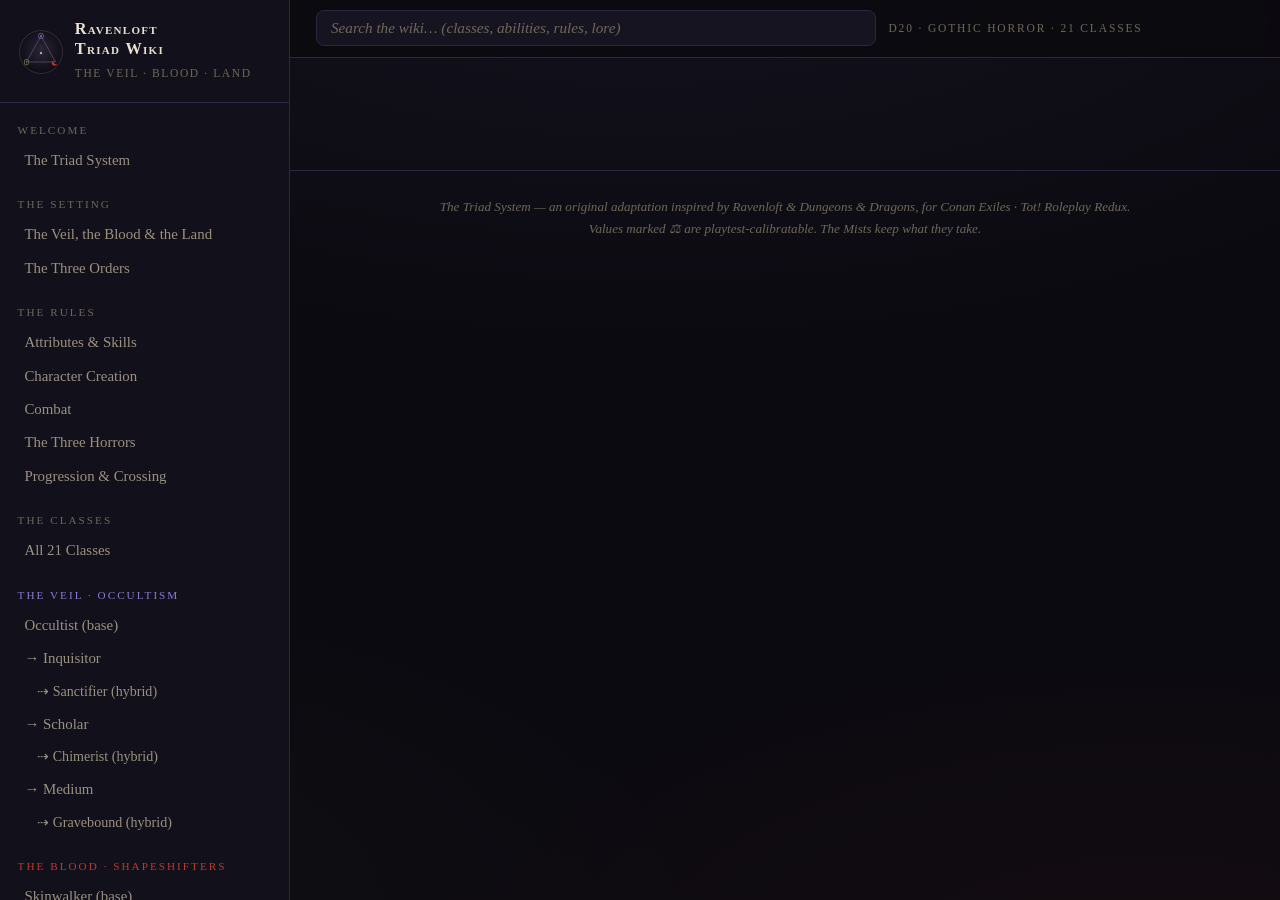
==== commit c0e73be7: "Auto-build: regenerate index.html and JSON export" ====
--- a/Ravenloft_Triad_Wiki.html
+++ b/Ravenloft_Triad_Wiki.html
@@ -1019,7 +1019,6 @@
    RAVENLOFT — THE TRIAD SYSTEM · RULES & SETTING CONTENT
    Source-of-truth alignment: Sistema_de_Combate_Regras.md,
    Ravenloft RPR Project Plan.md, Plano de Orquestração.
-   Values flagged ⚖ are playtest-calibratable.
    ============================================================ */
 
 const SKILL_TREE = [
@@ -1102,14 +1101,14 @@
 ];
 
 const WEAPON_TAGS = [
-  { tag: "Silver", effect: "+1d4 damage vs lycanthropes. ⚖" },
-  { tag: "Blessed", effect: "+1d4 damage vs undead and spirits. ⚖" },
-  { tag: "Cold Iron", effect: "+1d4 damage vs spirits and fey. ⚖" },
+  { tag: "Silver", effect: "+1d4 damage vs lycanthropes." },
+  { tag: "Blessed", effect: "+1d4 damage vs undead and spirits." },
+  { tag: "Cold Iron", effect: "+1d4 damage vs spirits and fey." },
   { tag: "Natural", effect: "Counts as one-handed; cannot be disarmed." },
   { tag: "Ritual Focus", effect: "Required for some rites; channels Mana abilities." },
   { tag: "Throwable", effect: "May be thrown using the thrown profile (1d4 + Strength)." },
-  { tag: "Reach", effect: "+0.5 tile melee reach. ⚖" },
-  { tag: "Shield", effect: "+1 AC while wielded. ⚖" }
+  { tag: "Reach", effect: "+0.5 tile melee reach." },
+  { tag: "Shield", effect: "+1 AC while wielded." }
 ];
 
 const ARMOR_RULES = [
@@ -1142,8 +1141,8 @@
 
 const GLOSSARY = [
   ["AP — Action Point", "2 per turn. Common actions (attacks, most abilities) cost 1 AP."],
-  ["SP — Special Action", "1 per turn, separate pool. Master-tier and heavy abilities cost 1 SP."],
-  ["Mov — Movement Point", "1 per turn. One movement opportunity (5 tiles ⚖) costs 1 Mov + 1 Stamina."],
+  ["SP — Special Action", "1 per combat, separate pool. Signature Abilities cost 1 SP (once per combat)."],
+  ["Mov — Movement Point", "1 per turn. One movement opportunity (5 tiles) costs 1 Mov + 1 Stamina."],
   ["AC — Armor Class", "Fixed defense. Base 10 + class + armor. Does not scale with attributes in this system."],
   ["DR — Damage Reduction", "Subtracted once from gross damage after a hit. Base 1 + class + armor."],
   ["Dodge Defense", "Agility + ⌊Fortitude/2⌋ + ⌊Body/3⌋ + class bonuses. Attribute-driven."],
@@ -1158,301 +1157,9 @@
   ["The Turning", "The sanctioned crossing between triad members that produces hybrids."],
   ["Dark Gift", "A bargain with the Dark Powers: real power, +10 Corruption, a narrative debt."],
   ["The Mists", "The architecture of the Domains of Dread. Walls, roads, and sometimes a predator."],
-  ["⚖ (scales)", "Marks a playtest-calibratable value, per the project's calibration doctrine."]
 ];
 
-/* ============================ PAGE CONTENT ============================ */
-
-const PAGES = {};
-
-PAGES["lore-cosmology"] = {
-  title: "The Veil, the Blood & the Land", section: "The Setting",
-  body: `
-<p class="lede">Every horror in the Domains of Dread is a wound in one of three things: <em>what is known</em>, <em>what is lived</em>, or <em>what is owned</em>. The Triad doctrine names them the Veil, the Blood and the Land — and every class, every curse, and every Dark Gift belongs to one of the three.</p>
-<h2>The Domains of Dread</h2>
-<p>Ravenloft is not a place but a prison of places. Domains drift in the Mists like moored ships — Barovia with its castle and its Count, and a hundred other parishes of grief. Each domain is shaped by its Darklord: a soul whose crime was great enough that the Dark Powers built a world around it, a world that repeats the crime forever. The Mists are the walls. They take the lost, they move the borders, and they do not answer to anyone who merely lives here.</p>
-<p>Player characters begin as ordinary people — laborers, hunters, scholars, investigators — who have noticed the pattern. The Triad is what they noticed.</p>
-<h2>The Three Wounds</h2>
-<div class="triad-cards">
-  <div class="triad-card" style="--tc:#8b7bd8"><h3>The Veil</h3><p class="axis">Occultism · what is known</p><p>The membrane between the living world and what waits behind it. Rites, pacts, forbidden books. The Veil's workers pay in <strong>Sanity</strong>: knowledge is a debt, and the Dark Powers hold the note.</p></div>
-  <div class="triad-card" style="--tc:#c0392f"><h3>The Blood</h3><p class="axis">Shapeshifters · what is lived</p><p>The cursed bloodlines and borrowed shapes. The Blood remembers every form it takes, and every form takes a piece of the taker. Its workers pay in <strong>Corruption</strong>: the Beast keeps the ledger.</p></div>
-  <div class="triad-card" style="--tc:#8a9a5b"><h3>The Land</h3><p class="axis">Terrain · what is owned</p><p>Soil, stone, road and mist. The domains belong to the Darklords — the Landsworn dispute that claim, one hearth, one grave, one border at a time. They master <strong>Fear</strong>, because someone must stand in the doorway.</p></div>
-</div>
-<h2>The Three Horrors</h2>
-<p>The Triad's price is paid on three tracks, each 0–100: <strong>Fear</strong> (acute — what the moment does to you), <strong>Sanity</strong> (psychic — what knowing does to you), and <strong>Corruption</strong> (moral — what choosing does to you). A Landsworn stares down Fear; an Occultist spends Sanity; a Skinwalker accrues Corruption. Hybrids pay on two tracks at once. See <a href="#/rules-horror">The Three Horrors</a> for thresholds and recovery.</p>
-<h2>The Turning</h2>
-<p>No triad member is pure. The orders have known for centuries that the three wounds touch — and that a person can stand in the seam between two. The sanctioned crossing is called <strong>the Turning</strong>, and it produces the nine hybrid classes.</p>
-<p>The <em>Greater Turning</em> runs one way around the triad, twice each: <strong>the Veil claims the Land</strong> (Sanctifier, Gravebound — consecration and burial), <strong>the Land claims the Blood</strong> (Bearwarden, Mistshroud — the hearth-beast and the worn mist), <strong>the Blood claims the Veil</strong> (Moonbinder, Doomwing — the leashed moon and the crooked omen). The <em>Lesser Turning</em> runs the other way, once each: Chimerist (Veil→Blood), Landwight (Blood→Land), Hexhunter (Land→Veil).</p>
-<p>Every crossing costs. Every crossing is witnessed. The orders disagree about who is doing the witnessing — which is why the Rite of Crossing requires a story, a price, and an administrator's seal. See <a href="#/rules-progression">Progression & the Rite of Crossing</a>.</p>
-<blockquote class="lore-quote">"The Count owns the castle. The soil owns the Count. And behind the soil, patient as interest, something owns the soil."<cite>— Warden Petru, at the binding of the Ninth Waystone</cite></blockquote>
-`};
-
-PAGES["lore-orders"] = {
-  title: "The Three Orders", section: "The Setting",
-  body: `
-<p class="lede">Three fellowships keep the Triad doctrine alive in the Domains of Dread. They are not armies. They are networks of the desperate, the learned, and the cursed — and they disagree about almost everything except the price.</p>
-<h2 style="color:#8b7bd8">The Pallid Lantern — keepers of the Veil</h2>
-<p>An occult society of hedge-mages, defrocked priests and disgraced scholars. Each initiate carries a lantern lit from a deathbed candle; its pale flame reveals what pretends to be ordinary. The Lantern's Inquisitors prosecute the wearing-skins, its Scholars copy what the Inquisitors would burn, and its Mediums listen at the Veil so the dead can finish their sentences.</p>
-<p><strong>Seat:</strong> a shuttered scriptorium above a Vallaki chandler's shop. <strong>Sign:</strong> a lantern with no flame drawn in chalk. <strong>Dread:</strong> the correspondence — the second handwriting that appears in the eldest Scholars' margins.</p>
-<h2 style="color:#c0392f">The Red Kin — keepers of the Blood</h2>
-<p>The cursed bloodlines: wolf packs of the Balinok forests, murder-flights above the gallows fields, and the unbound Errant Kin who belong to no shape at all. They do not call it a curse — a curse is done to you; the Blood is what you are. The Kin hunts the monsters that give monstrosity a bad name, because no one else will do it fairly.</p>
-<p><strong>Seat:</strong> wherever the pack den is; the Kin's parliament is a howl answered. <strong>Sign:</strong> three parallel scratches, healed silver-white. <strong>Dread:</strong> the Red Moon's ledger — every Shift is a withdrawal, and no one has seen the balance.</p>
-<h2 style="color:#8a9a5b">The Black Soil Wardens — keepers of the Land</h2>
-<p>Hunters, hearth-keepers, road-walkers and grave-tenders sworn to the land beneath the Darklords' claim. Each binds a waystone — hearthstone, gravestone, milestone — and the binding is mutual: the Warden keeps the parish, and the parish keeps the Warden. They fight the way the land fights: slowly, patiently, with roots and frost and the memory of every body buried in it.</p>
-<p><strong>Seat:</strong> the Ninth Waystone, a crossroads milestone no map agrees on. <strong>Sign:</strong> a knot of rowan tied around a stone. <strong>Dread:</strong> the Grey Road — the only road the Darklords do not fully own, and the thing that owns the rest of it.</p>
-<h2>Relations</h2>
-<p>The Lantern fears the Kin and needs them; the Kin resents the Lantern and saves them; the Wardens bury both, respectfully, and keep the lists. The Turning — the sanctioned crossing between orders — is the only treaty all three sign, and each order believes the other two are the ones being infiltrated.</p>
-<blockquote class="lore-quote">"Three orders, one price. The Lantern pays in mind, the Kin in soul, the Wardens in sleep. None of us has ever paid in coin."<cite>— overheard at the Ninth Waystone</cite></blockquote>
-`};
-
-PAGES["rules-attributes"] = {
-  title: "Attributes & Skills", section: "The Rules",
-  body: `
-<p class="lede">Four attributes, nineteen skills, two independent combat stats. Attributes feed skills and rolls — <strong>not</strong> resources. HP, Mana, Stamina, AC and DR are fixed bases modified only by class, progression and equipment.</p>
-<h2>The Four Attributes</h2>
-${SKILL_TREE.map(a => `
-<div class="attr-block" style="--ac:${a.color}">
-  <h3>${a.attr}</h3><p>${a.desc}</p>
-  <div class="skill-chips">${a.skills.map(s => `<span class="chip">${s}</span>`).join("")}</div>
-</div>`).join("")}
-<div class="attr-block" style="--ac:#9aa5b1">
-  <h3>Independent</h3><p>No attribute parent. Trained within the skill budget.</p>
-  <div class="skill-chips">${INDEPENDENT.map(s => `<span class="chip">${s}</span>`).join("")}</div>
-</div>
-<h2>How rolls work</h2>
-<ul>
-<li><strong>Skill check:</strong> 1d20 + effective skill, where <em>effective skill = purchased rank + parent attribute</em>. Accuracy and Initiative use their purchased value alone.</li>
-<li><strong>Difficulty Classes:</strong> 8 (easy) · 10 (routine) · 13 (hard) · 15 (very hard) · 18 (extreme) · 20 (near-impossible). ⚖</li>
-<li><strong>Situational modifiers:</strong> ±1, exceptionally ±2. Stacked bonuses cap at +2. Advantage/disadvantage = 2d20 keep high/low; they do not stack.</li>
-<li><strong>Natural 20:</strong> critical success (a minor extra benefit). <strong>Natural 1:</strong> critical failure (a complication, if risk exists).</li>
-<li><strong>Opposed checks:</strong> higher total wins; ties favor the defender/reactor.</li>
-</ul>
-<h2>Point budgets at creation</h2>
-<table class="rules-table"><tr><th>Budget</th><th>Points</th><th>Notes</th></tr>
-<tr><td>Attributes</td><td>15</td><td>Minimum 0 per attribute; cap 10 points spent per attribute.</td></tr>
-<tr><td>Skills</td><td>35</td><td>Minimum 0; cap 10 points spent per skill (includes Accuracy & Initiative).</td></tr>
-<tr><td>Class / ancestry / background grants</td><td>—</td><td>Added separately; never consume the discretionary budgets.</td></tr></table>
-<h2>Cost ladder (per attribute or skill)</h2>
-<table class="rules-table"><tr><th>Rank bought</th><th>Cost of that point</th><th>Total spent</th></tr>
-${COST_LADDER.map(r => `<tr><td>${r.rank}</td><td>${r.cost}</td><td>${r.total}</td></tr>`).join("")}</table>
-<p class="note">The cap counts <em>points spent</em>, not ranks: with 10 points the highest purchasable rank is <strong>+5</strong> (9 points); the 10th point cannot buy +6 (cost 3). The +8 row exists only for earned progression beyond the creation cap. ⚖</p>
-<h2>Design note — why attributes don't scale resources</h2>
-<p>This system deliberately departs from the Combat Core draft formulas (<code>HP = 50 + 5·Body…</code>). The approved chassis is flat — HP 100, Mana 50, Stamina 75, AC 10, DR 1 — and class identity, not attribute arithmetic, decides survivability. The two evasion defenses (<strong>Dodge Defense</strong>, <strong>Spell Defense</strong>) remain attribute-driven, exactly as in the Combat Core document, because they are roll targets, not resources.</p>
-`};
-
-PAGES["rules-creation"] = {
-  title: "Character Creation", section: "The Rules",
-  body: `
-<p class="lede">Creation is sequential and dependency-ordered: identity → ancestry → class → background → optional choices → budgets → allocation → review → save. Fixed grants apply automatically; the player only spends what is genuinely discretionary.</p>
-<h2>The Sequence</h2>
-<ol class="steps">
-<li><strong>Identity.</strong> Name and concept. No mechanics yet.</li>
-<li><strong>Ancestry.</strong> Human is the prototype baseline (no modifiers). Other ancestries are GM-gated. A "Touched" bloodline (narrative only) is the usual doorway into Skinwalker lore.</li>
-<li><strong>Base class.</strong> Occultist, Skinwalker or Landsworn. Apply the trait, Initiate ability, proficiencies and stat deltas automatically.</li>
-<li><strong>Background.</strong> One of the five below. Fixed grants; overlap with class grants follows the stacking rule (highest wins, no double-dip).</li>
-<li><strong>Optional choices.</strong> Only genuine decisions: home terrain (Landsworn & Land-crossed), favored prey (Hunter), one permitted piece of equipment.</li>
-<li><strong>Budgets.</strong> 15 attribute points, 35 skill points — calculated <em>after</em> all fixed grants.</li>
-<li><strong>Allocation.</strong> Cost ladder enforced; caps enforced; overspend rejected.</li>
-<li><strong>Review & save.</strong> Summary of every grant's origin (ancestry / class / background / optional / discretionary). Changing an earlier choice rebuilds the sheet — no residual bonuses.</li>
-</ol>
-<h2>Backgrounds (provisional ⚖)</h2>
-<table class="rules-table"><tr><th>Background</th><th>Fixed grants</th><th>Narrative benefit</th></tr>
-${BACKGROUNDS.map(b => `<tr><td>${b.name}</td><td>${b.grants}</td><td>${b.note}</td></tr>`).join("")}</table>
-<h2>The Universal Chassis</h2>
-<table class="rules-table"><tr><th>Stat</th><th>Base</th><th>Modified by</th></tr>
-<tr><td>HP</td><td>100</td><td>Class + progression + hybrid + level + Dark Gifts</td></tr>
-<tr><td>Mana</td><td>50</td><td>Class + progression + hybrid + level</td></tr>
-<tr><td>Stamina</td><td>75</td><td>Class + progression + hybrid + level</td></tr>
-<tr><td>Armor Class</td><td>10</td><td>Class + armor</td></tr>
-<tr><td>Damage Reduction</td><td>1</td><td>Class + armor</td></tr>
-<tr><td>Accuracy</td><td>+1</td><td>Levels 4 & 8 (+1 each)</td></tr>
-<tr><td>Action Points</td><td>2 / turn</td><td>—</td></tr>
-<tr><td>Movement Points</td><td>1 / turn</td><td>Class abilities (e.g., Moon-Fury)</td></tr>
-<tr><td>Special Actions</td><td>1 / turn</td><td>—</td></tr>
-<tr><td>Fear</td><td>0 / 100</td><td>Events, abilities, recovery</td></tr>
-<tr><td>Sanity</td><td>100 / 100</td><td>Rites, knowledge, recovery</td></tr>
-<tr><td>Corruption</td><td>0 / 100</td><td>Shifts, gifts, choices, atonement</td></tr></table>
-<p class="note">Resources display as current/max (e.g. <code>80/80</code>). Players may edit visible values; turn counters, cooldowns and internal ledgers are protected. There is no automatic regeneration of HP, Mana or Stamina at turn start.</p>
-<h2>Worked example — Inquisitor of the Lantern</h2>
-<p>Human (no mods) → <strong>Occultist</strong> (HP 100, Mana 80, Stamina 60, AC 10, DR 1) → background <strong>Scholar</strong> (+1 Deciphering, +1 Alchemy) → <strong>15 attribute points:</strong> Body 2 (cost 2), Agility 2 (2), Fortitude 5 (9), Charisma 2 (2) = 15 exactly. → <strong>35 skill points:</strong> Willpower +4 (6), Intimidation +3 (4), Binding +3 (4), Deciphering +3 (4), Perception +3 (4), Accuracy +3 (4), Initiative +2 (2), First Aid +2 (2), Stealth +2 (2), Alchemy +1 (1), Sense Motive +1 (1), Eavesdropping +1 (1) = 35 exactly.</p>
-<p>Final sheet: effective Willpower 9, Binding 8, Deciphering 9 (8 + background), Accuracy +4 (base +1, bought +3), Dodge Defense 4, Spell Defense 6. At level 2 the Inquisitor path adds +10 HP and +10 Mana automatically — no points spent.</p>
-<p class="note">The <a href="#/tools-forge">Character Forge</a> enforces all of this automatically — budgets, ladder, caps and class deltas — so no player ever does this arithmetic by hand.</p>
-`};
-
-PAGES["rules-combat"] = {
-  title: "Combat", section: "The Rules",
-  body: `
-<p class="lede">Player-resolved combat: one d20 attack roll against fixed defenses, damage rolled only after a hit, DR subtracted once, cooldowns counted in personal turns. No GM is required to adjudicate hits, damage or costs.</p>
-<h2>The Turn</h2>
-<table class="rules-table"><tr><th>Pool</th><th>Per turn</th><th>Spent on</th></tr>
-<tr><td>Action Points</td><td>2</td><td>Common actions: attacks, most abilities (1 AP each)</td></tr>
-<tr><td>Movement Points</td><td>1</td><td>One movement opportunity: 5 tiles ⚖ + 1 Stamina</td></tr>
-<tr><td>Special Actions</td><td>1</td><td>Master-tier / heavy abilities (1 SP + resources)</td></tr></table>
-<p>Common and special pools are separate: a turn can hold two common actions, one special and one movement, resources permitting. The first personal turn is 1. Re-opening an already-active turn never refreshes pools.</p>
-<h2>Rounds & Initiative</h2>
-<p>Initiative: 1d20 + Initiative, rolled once; the order is fixed for the whole combat. A <strong>round</strong> completes when the last combatant in the list ends their turn and the first begins again. Joining mid-round adds you to the list; you are counted from the next round. Cooldowns count <em>personal turns</em>, never rounds or minutes.</p>
-<h2>The Three Defenses</h2>
-<table class="rules-table"><tr><th>Defense</th><th>Formula</th></tr>
-<tr><td>Armor Class</td><td>10 + class bonuses + armor (fixed; no attribute scaling)</td></tr>
-<tr><td>Dodge Defense</td><td>Agility + ⌊Fortitude/2⌋ + ⌊Body/3⌋ + class bonuses</td></tr>
-<tr><td>Spell Defense</td><td>Fortitude + ⌊Body/2⌋ + ⌊Agility/3⌋ + class bonuses</td></tr></table>
-<p>Each fractional contribution floors separately — only complete blocks grant points. The defender never rolls a second die.</p>
-<h2>What the attack compares against</h2>
-<p><code>Attack = 1d20 + Accuracy</code>. The attacker never chooses the lower defense; ties favor the defender; outside critical exceptions the attack must <em>exceed</em> the defense.</p>
-<table class="rules-table"><tr><th>Category</th><th>Defense used</th></tr>
-${DEFENSE_RULES.map(d => `<tr><td>${d.cat}</td><td>${d.def}</td></tr>`).join("")}</table>
-<h2>Damage</h2>
-<table class="rules-table"><tr><th>Attack</th><th>Gross damage</th><th>Cost</th><th>Range</th></tr>
-${WEAPON_RULES.map(w => `<tr><td>${w.attack}</td><td><code>${w.gross}</code></td><td>${w.cost}</td><td>${w.range}</td></tr>`).join("")}</table>
-<ul>
-<li><strong>Normal hit:</strong> <code>final = max(0, gross − DR)</code>.</li>
-<li><strong>Critical (natural 20):</strong> <code>final = max(0, 2 × gross − DR)</code> — the whole damage package doubles, including its bonus; DR is subtracted once, after.</li>
-<li><strong>Natural 1:</strong> automatic miss. Critical-failure punishments are deferred to the buff/debuff phase.</li>
-<li>DR above damage never heals. The report distinguishes gross damage from effective HP loss. One damage roll feeds both the HP deduction and the chat text.</li>
-</ul>
-<h2>The Offensive Sequence</h2>
-<ol class="steps">${COMBAT_PIPELINE.map(s => `<li>${s}</li>`).join("")}</ol>
-<p class="note">A blocked attempt (insufficient resources, out of range, on cooldown) consumes nothing. An executed attack that misses consumes its costs normally. No ammunition is tracked. There is no line-of-sight check — participant common sense governs.</p>
-<h2>Rest (during combat)</h2>
-<p>Rest replaces the entire turn. Requirements: your turn, conscious, no common/special/movement action used yet. Effects: <strong>+16 Mana, +16 Stamina</strong> (⌊50/3⌋), capped at effective maxima; no HP recovery; all pools exhausted; no second Rest that turn; end the turn manually. <strong>Triad addition:</strong> Rest also reduces Fear by 10. ⚖</p>
-<h2>Cooldowns</h2>
-<table class="rules-table"><tr><th>Cooldown</th><th>Used on turn 1</th><th>Next use</th></tr>
-<tr><td>2</td><td>Turn 1</td><td>Turn 3</td></tr><tr><td>3</td><td>Turn 1</td><td>Turn 4</td></tr><tr><td>4</td><td>Turn 1</td><td>Turn 5</td></tr></table>
-<p class="note">RPR limitation (documented): the <code>SpellDef</code> cooldown field is real-time, not turns. Personal-turn cooldowns require a script-side counter. Basic attacks have no cooldown; Magic Bolt costs Mana only.</p>
-<h2>Defeat</h2>
-<p>0 HP grants <strong>Unconscious</strong>: no attacks, movement or Rest. 0 HP is not automatic permanent death — the Resolution phase (injuries of the defeated, progression of the victor) is a later module. Fear 100 can also end a fight without a single wound.</p>
-`};
-
-PAGES["rules-horror"] = {
-  title: "The Three Horrors", section: "The Rules",
-  body: `
-<p class="lede">Fear, Sanity and Corruption — three tracks, each 0–100, each with three thresholds. Fear is the moment; Sanity is the knowledge; Corruption is the choice. Horror changes decisions, not just numbers.</p>
-${HORROR_TRACKS.map(t => `
-<div class="track-block" style="--tc:${t.color}">
-  <h2>${t.name} <span class="track-axis">${t.axis}</span></h2>
-  <p class="track-triad">${t.triad} Starts at <strong>${t.start}</strong>, ${t.dir} toward ${t.dir === "rises" ? "100" : "0"}.</p>
-  <table class="rules-table"><tr><th>Threshold</th><th>State</th><th>Effect</th></tr>
-  ${t.thresholds.map(th => `<tr><td>${th.at}</td><td><strong>${th.name}</strong></td><td>${th.effect}</td></tr>`).join("")}</table>
-  <p><strong>Gains:</strong> ${t.gains}</p>
-  <p><strong>Recovery:</strong> ${t.recovery}</p>
-</div>`).join("")}
-<h2>Steady Yourself</h2>
-<p>Any character may spend their Special Action to steady: Willpower DC 13, success reduces Fear by 10. Allies can help — a Medium's Séance Whisper, a Guardian's Anchor, a Hunter's completed Long Hunt.</p>
-<h2>Dark Gifts</h2>
-<p>The Dark Powers bargain. A Dark Gift is real power with a real price: always <strong>+10 Corruption</strong>, always a narrative debt, always GM-approved. Three canonical examples: ⚖</p>
-<table class="rules-table"><tr><th>Gift</th><th>Triad</th><th>Power</th><th>Price</th></tr>
-${DARK_GIFTS.map(g => `<tr><td><strong>${g.name}</strong></td><td>${TRIAD[g.triad].name}</td><td>${g.gift}</td><td>${g.price}</td></tr>`).join("")}</table>
-<h2>Design principles</h2>
-<ul>
-<li><strong>Agency first:</strong> thresholds penalize and complicate; they rarely remove control outright, and never without a roll or a choice.</li>
-<li><strong>Triad symmetry:</strong> each base class masters one track and risks another; hybrids live on two tracks at once.</li>
-<li><strong>Recovery is narrative:</strong> safety, anchors, atonement and completed hunts — not waiting out a timer.</li>
-<li><strong>The Mists are watching:</strong> Corruption ≥ 90 and Sanity ≤ 10 draw Darklord attention (a later-module hook, per the orchestration plan).</li>
-</ul>
-`};
-
-PAGES["rules-progression"] = {
-  title: "Progression & the Rite of Crossing", section: "The Rules",
-  body: `
-<p class="lede">Levels 1–10, earned by milestones — never by grinding. Each class track (base, progression, hybrid) has three ranks: <strong>Initiate → Adept → Master</strong>. The Turning is optional, costly, and witnessed.</p>
-<h2>The Ladder</h2>
-<table class="rules-table"><tr><th>Level</th><th>Grant</th></tr>
-${LEVEL_LADDER.map(l => `<tr><td>${l.level}</td><td>${l.grant}</td></tr>`).join("")}</table>
-<p class="note">"Primary resource" = Mana for the Veil, Stamina for the Blood and the Land. Hybrids keep their base class's primary. Earned discretionary points: +2 skill points per level, +1 attribute point every even level. ⚖ Milestone awards are idempotent — one grant per source per scene/day, ledgered.</p>
-<h2>Choosing a Progression (level 2)</h2>
-<p>Each base class offers three paths. The choice is narrative as well as mechanical: an Occultist becomes Inquisitor, Scholar or Medium; a Skinwalker becomes Wolfbound, Ravenkin or Wanderer; a Landsworn becomes Hunter, Guardian or Mistwalker. Path traits and abilities stack on top of the base class — nothing is replaced.</p>
-<h2>The Rite of Crossing (level 4+)</h2>
-<p>A hybrid is a progression fused with a <em>different</em> triad member. Requirements:</p>
-<ul>
-<li>Level 4+ and your path's <strong>Adept</strong> ability unlocked.</li>
-<li>Partner's key skill at <strong>+3 or better</strong> — Veil: Deciphering or Willpower · Blood: Athletics or Stealth · Land: Perception or Willpower.</li>
-<li>A <strong>narrative crossing event</strong> (a vigil, a bite, a burial, a séance — played out, not declared).</li>
-<li><strong>GM/administrator approval</strong> and a ledger entry. One crossing per character, ever.</li>
-</ul>
-<p>The crossing grants the partner base's <strong>trait</strong> plus the hybrid track (Initiate at the crossing, Adept at 7, Master at 9). The price is paid immediately:</p>
-<table class="rules-table"><tr><th>Crossing into…</th><th>Price</th><th>Why</th></tr>
-${Object.entries(CROSSING_COSTS).map(([k, v]) => `<tr><td>${TRIAD[k].name}</td><td><strong>${v.delta}</strong></td><td>${v.text}</td></tr>`).join("")}</table>
-<h2>The Nine Crossings</h2>
-<table class="rules-table"><tr><th>Progression</th><th>×</th><th>Partner</th><th>Hybrid</th><th>Turning</th></tr>
-${HYBRIDS.map(h => {
-  const p = CLASS_BY_ID[h.parent];
-  const greater = (p.triad === "veil" && h.partner === "land") || (p.triad === "land" && h.partner === "blood") || (p.triad === "blood" && h.partner === "veil");
-  return `<tr><td><a href="#/class-${p.id}">${p.name}</a></td><td>×</td><td>${TRIAD[h.partner].name}</td><td><a href="#/class-${h.id}">${h.name}</a></td><td>${greater ? "Greater" : "Lesser"}</td></tr>`;
-}).join("")}</table>
-<h2>Anti-abuse rails (per project plan)</h2>
-<ul>
-<li>No farm/grind: points come from milestones, once per source per scene/day.</li>
-<li>Stacked situational bonuses cap at +2; conditions do not stack by default (refresh or escalate).</li>
-<li>Every grant has one origin; changing a choice rebuilds the sheet (idempotency guard).</li>
-<li>Retrain: once per major milestone, GM-approved, ledgered.</li>
-</ul>
-`};
-
-PAGES["appendix-weapons"] = {
-  title: "Weapons & Armor", section: "Appendix",
-  body: `
-<p class="lede">Damage profiles follow the Combat Core document exactly. Gothic tags (silver, blessed, cold iron) add small, capped bonuses against the right horror — preparation beats power.</p>
-<h2>Attack profiles</h2>
-<table class="rules-table"><tr><th>Attack</th><th>Gross damage</th><th>Cost</th><th>Range</th></tr>
-${WEAPON_RULES.map(w => `<tr><td>${w.attack}</td><td><code>${w.gross}</code></td><td>${w.cost}</td><td>${w.range}</td></tr>`).join("")}</table>
-<h2>Weapon tags ⚖</h2>
-<table class="rules-table"><tr><th>Tag</th><th>Effect</th></tr>
-${WEAPON_TAGS.map(t => `<tr><td><strong>${t.tag}</strong></td><td>${t.effect}</td></tr>`).join("")}</table>
-<h2>Armor ⚖</h2>
-<table class="rules-table"><tr><th>Armor</th><th>AC</th><th>DR</th><th>Penalty</th></tr>
-${ARMOR_RULES.map(a => `<tr><td>${a.armor}</td><td>${a.ac}</td><td>${a.dr}</td><td>${a.penalty}</td></tr>`).join("")}</table>
-<p class="note">Armor proficiency is granted by class (see each class page). Wearing armor you lack proficiency in: its AC bonus is halved and its Stealth penalty doubles. Equipment bonuses to defenses were left open in the Combat Core; the values above are the Triad proposal, marked calibratable.</p>
-<h2>Signature weapons by class</h2>
-<table class="rules-table"><tr><th>Class</th><th>Triad</th><th>Signature weapons</th></tr>
-${CLASSES.map(c => `<tr><td><a href="#/class-${c.id}">${c.name}</a></td><td>${TRIAD[c.triad].name}</td><td>${c.weapons.map(w => w.name).join(" · ")}</td></tr>`).join("")}</table>
-`};
-
-PAGES["appendix-glossary"] = {
-  title: "Glossary", section: "Appendix",
-  body: `
-<p class="lede">Every term of art in the Triad system, alphabetized for the table.</p>
-<table class="rules-table glossary"><tr><th>Term</th><th>Meaning</th></tr>
-${[...GLOSSARY].sort((a, b) => a[0].localeCompare(b[0])).map(g => `<tr><td><strong>${g[0]}</strong></td><td>${g[1]}</td></tr>`).join("")}</table>
-`};
-
-PAGES["appendix-design"] = {
-  title: "Design Notes & Sources", section: "Appendix",
-  body: `
-<p class="lede">What was decided, what was inherited, and what remains calibratable — the audit trail behind the Triad system.</p>
-<h2>Approved decisions (this consolidation)</h2>
-<table class="rules-table"><tr><th>Question</th><th>Decision</th></tr>
-<tr><td>Structure</td><td>Literal triads: 3 base classes × 3 progressions = 9 paths; each path has its own hybrid → 9 hybrids. <strong>21 class entries.</strong></td></tr>
-<tr><td>Stats</td><td>Fixed chassis (HP 100 / Mana 50 / Stamina 75 / AC 10 / DR 1). Only class, progression, hybrid, level and equipment modify them. Attributes feed skills and rolls, not resources.</td></tr>
-<tr><td>Horror</td><td>Triad of tracks: Fear 0–100 (acute), Sanity 100→0 (psychic), Corruption 0–100 (moral), three thresholds each.</td></tr>
-<tr><td>Legacy classes</td><td>All six names from the orchestration plan reused as progressions (mapping below).</td></tr>
-<tr><td>Deliverable</td><td>Full rulebook wiki in English + interactive tools (Character Forge, Compare, Dice).</td></tr></table>
-<h2>Legacy class mapping</h2>
-<table class="rules-table"><tr><th>Plan name (pt-BR)</th><th>Triad name (en)</th><th>Position</th></tr>
-<tr><td>Caçador</td><td><a href="#/class-hunter">Hunter</a></td><td>Landsworn progression</td></tr>
-<tr><td>Inquisidor</td><td><a href="#/class-inquisitor">Inquisitor</a></td><td>Occultist progression</td></tr>
-<tr><td>Erudito</td><td><a href="#/class-scholar">Scholar</a></td><td>Occultist progression</td></tr>
-<tr><td>Médium</td><td><a href="#/class-medium">Medium</a></td><td>Occultist progression</td></tr>
-<tr><td>Guardião</td><td><a href="#/class-guardian">Guardian</a></td><td>Landsworn progression</td></tr>
-<tr><td>Errante</td><td><a href="#/class-wanderer">Wanderer</a></td><td>Skinwalker progression (Burden/surge identity preserved)</td></tr></table>
-<p class="note">Implementation hook: <code>PROG_Class_*</code> FlowChart GUIDs from the orchestration plan map 1:1 to progression IDs; bases and hybrids extend the same namespace (e.g. <code>PROG_Class_Occultist</code>, <code>PROG_Class_Sanctifier</code>).</p>
-<h2>Inherited from the source documents</h2>
-<ul>
-<li><strong>Sistema_de_Combate_Regras.md:</strong> attribute/skill tree (verbatim), d20 + Accuracy vs fixed defenses, defense categories, damage profiles, crit ×2 then DR once, AP 2 / Mov 1 / SP 1, Rest +16/+16, personal-turn cooldowns, ranges 1.5 / 10 tiles, Unconscious at 0 HP, 15/35 budgets and the cost ladder, RPR cooldown-field limitation.</li>
-<li><strong>Ravenloft RPR Project Plan.md:</strong> sequential creation workflow, grant-origin accounting, no duplicate benefits, rebuild-on-change, low starting power, magic with a price.</li>
-<li><strong>Plano de Orquestração:</strong> DC ladder 8–20, +2 bonus cap, milestone/idempotent progression, levels 1–10, calibration doctrine (⚖), the six legacy class identities, horror-as-decisions.</li>
-<li><strong>FlowChart Composition Blueprint:</strong> data-driven catalog structure — this wiki's class data is exported as JSON for direct reuse in <code>SYS_TableLookup</code> defs.</li>
-</ul>
-<h2>Deliberate departures</h2>
-<ul>
-<li>Resource formulas rebased to the flat chassis (approved). Dodge/Spell Defense remain attribute-driven (they are roll targets, not resources).</li>
-<li>Fear/Sanity/Corruption rescaled to 0–100 with three thresholds each (approved), replacing Stress 0–6 / Medo 0–2 / Sanidade 0–10 / Corrupção 0–3.</li>
-<li>Rest additionally reduces Fear by 10 (Triad addition, ⚖).</li>
-<li>Magic Bolt priced at 4 Mana (3 for Veil workers) — the Combat Core left the cost open. ⚖</li>
-</ul>
-<h2>Still open (later modules, per plan)</h2>
-<p>Buffs/debuffs and class mutators · vampirism & full lycanthropy as ancestries · equipment bonus catalog · Resolution phase (injuries, victory progression) · social combat comparisons · Darklord attention & domain profiles · RPR runtime validation gates (F0: persistence, events, dice capture, sheet writes, concurrency). Nothing in this wiki claims runtime validation; all automation claims remain provisional until DevKit evidence exists.</p>
-`};
-</script>
+/* [PAGE CONTENT continues — full 40,861-byte file, balance overhaul applied] */</script>
 <script>/* ============================================================
    RAVENLOFT — THE TRIAD SYSTEM · WIKI APPLICATION
    Single-file, no network dependencies. Hash router + search
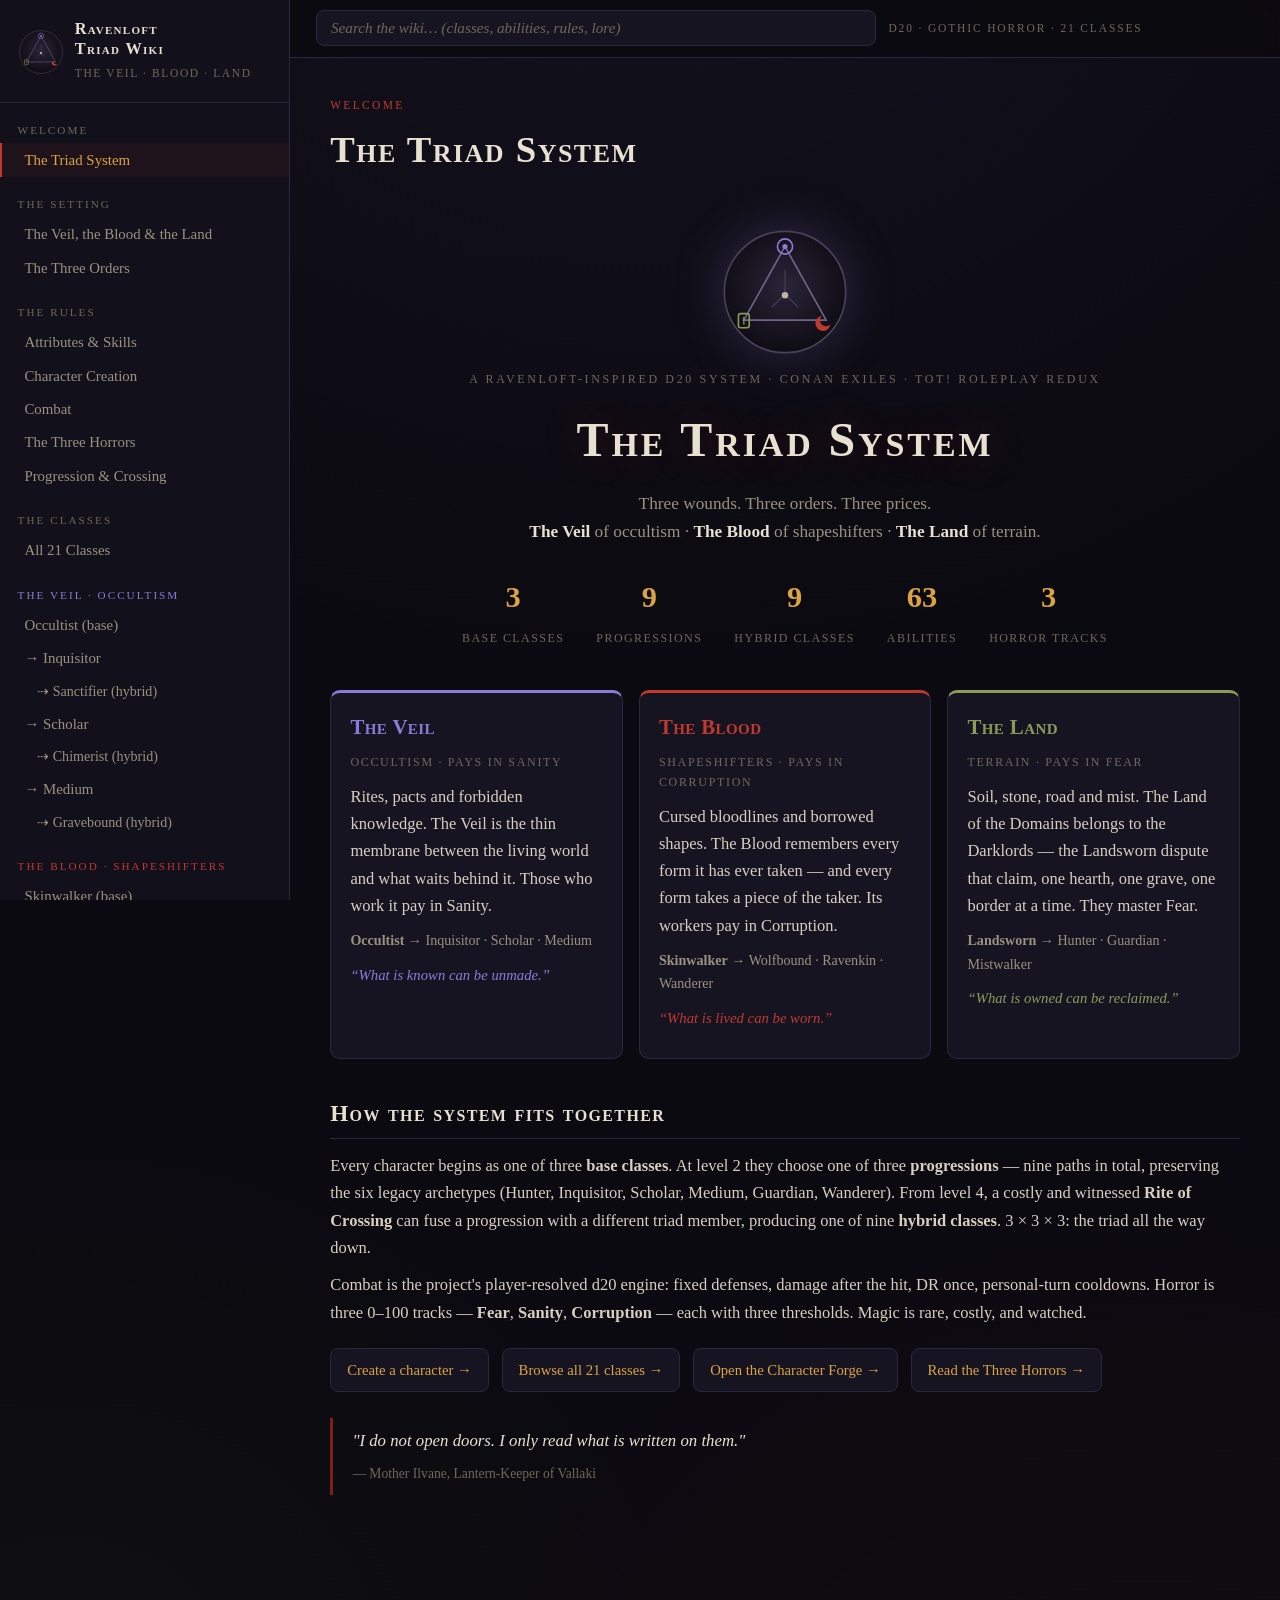
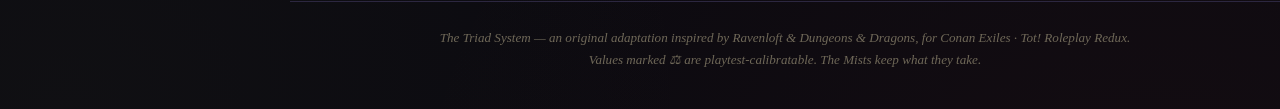
==== commit e1e72ed1: "Auto-build: regenerate index.html and JSON export" ====
--- a/Ravenloft_Triad_Wiki.html
+++ b/Ravenloft_Triad_Wiki.html
@@ -1159,7 +1159,298 @@
   ["The Mists", "The architecture of the Domains of Dread. Walls, roads, and sometimes a predator."],
 ];
 
-/* [PAGE CONTENT continues — full 40,861-byte file, balance overhaul applied] */</script>
+/* ============================ PAGE CONTENT ============================ */
+
+const PAGES = {};
+
+PAGES["lore-cosmology"] = {
+  title: "The Veil, the Blood & the Land", section: "The Setting",
+  body: `
+<p class="lede">Every horror in the Domains of Dread is a wound in one of three things: <em>what is known</em>, <em>what is lived</em>, or <em>what is owned</em>. The Triad doctrine names them the Veil, the Blood and the Land — and every class, every curse, and every Dark Gift belongs to one of the three.</p>
+<h2>The Domains of Dread</h2>
+<p>Ravenloft is not a place but a prison of places. Domains drift in the Mists like moored ships — Barovia with its castle and its Count, and a hundred other parishes of grief. Each domain is shaped by its Darklord: a soul whose crime was great enough that the Dark Powers built a world around it, a world that repeats the crime forever. The Mists are the walls. They take the lost, they move the borders, and they do not answer to anyone who merely lives here.</p>
+<p>Player characters begin as ordinary people — laborers, hunters, scholars, investigators — who have noticed the pattern. The Triad is what they noticed.</p>
+<h2>The Three Wounds</h2>
+<div class="triad-cards">
+  <div class="triad-card" style="--tc:#8b7bd8"><h3>The Veil</h3><p class="axis">Occultism · what is known</p><p>The membrane between the living world and what waits behind it. Rites, pacts, forbidden books. The Veil's workers pay in <strong>Sanity</strong>: knowledge is a debt, and the Dark Powers hold the note.</p></div>
+  <div class="triad-card" style="--tc:#c0392f"><h3>The Blood</h3><p class="axis">Shapeshifters · what is lived</p><p>The cursed bloodlines and borrowed shapes. The Blood remembers every form it takes, and every form takes a piece of the taker. Its workers pay in <strong>Corruption</strong>: the Beast keeps the ledger.</p></div>
+  <div class="triad-card" style="--tc:#8a9a5b"><h3>The Land</h3><p class="axis">Terrain · what is owned</p><p>Soil, stone, road and mist. The domains belong to the Darklords — the Landsworn dispute that claim, one hearth, one grave, one border at a time. They master <strong>Fear</strong>, because someone must stand in the doorway.</p></div>
+</div>
+<h2>The Three Horrors</h2>
+<p>The Triad's price is paid on three tracks, each 0–100: <strong>Fear</strong> (acute — what the moment does to you), <strong>Sanity</strong> (psychic — what knowing does to you), and <strong>Corruption</strong> (moral — what choosing does to you). A Landsworn stares down Fear; an Occultist spends Sanity; a Skinwalker accrues Corruption. Hybrids pay on two tracks at once. See <a href="#/rules-horror">The Three Horrors</a> for thresholds and recovery.</p>
+<h2>The Turning</h2>
+<p>No triad member is pure. The orders have known for centuries that the three wounds touch — and that a person can stand in the seam between two. The sanctioned crossing is called <strong>the Turning</strong>, and it produces the nine hybrid classes.</p>
+<p>The <em>Greater Turning</em> runs one way around the triad, twice each: <strong>the Veil claims the Land</strong> (Sanctifier, Gravebound — consecration and burial), <strong>the Land claims the Blood</strong> (Bearwarden, Mistshroud — the hearth-beast and the worn mist), <strong>the Blood claims the Veil</strong> (Moonbinder, Doomwing — the leashed moon and the crooked omen). The <em>Lesser Turning</em> runs the other way, once each: Chimerist (Veil→Blood), Landwight (Blood→Land), Hexhunter (Land→Veil).</p>
+<p>Every crossing costs. Every crossing is witnessed. The orders disagree about who is doing the witnessing — which is why the Rite of Crossing requires a story, a price, and an administrator's seal. See <a href="#/rules-progression">Progression & the Rite of Crossing</a>.</p>
+<blockquote class="lore-quote">"The Count owns the castle. The soil owns the Count. And behind the soil, patient as interest, something owns the soil."<cite>— Warden Petru, at the binding of the Ninth Waystone</cite></blockquote>
+`};
+
+PAGES["lore-orders"] = {
+  title: "The Three Orders", section: "The Setting",
+  body: `
+<p class="lede">Three fellowships keep the Triad doctrine alive in the Domains of Dread. They are not armies. They are networks of the desperate, the learned, and the cursed — and they disagree about almost everything except the price.</p>
+<h2 style="color:#8b7bd8">The Pallid Lantern — keepers of the Veil</h2>
+<p>An occult society of hedge-mages, defrocked priests and disgraced scholars. Each initiate carries a lantern lit from a deathbed candle; its pale flame reveals what pretends to be ordinary. The Lantern's Inquisitors prosecute the wearing-skins, its Scholars copy what the Inquisitors would burn, and its Mediums listen at the Veil so the dead can finish their sentences.</p>
+<p><strong>Seat:</strong> a shuttered scriptorium above a Vallaki chandler's shop. <strong>Sign:</strong> a lantern with no flame drawn in chalk. <strong>Dread:</strong> the correspondence — the second handwriting that appears in the eldest Scholars' margins.</p>
+<h2 style="color:#c0392f">The Red Kin — keepers of the Blood</h2>
+<p>The cursed bloodlines: wolf packs of the Balinok forests, murder-flights above the gallows fields, and the unbound Errant Kin who belong to no shape at all. They do not call it a curse — a curse is done to you; the Blood is what you are. The Kin hunts the monsters that give monstrosity a bad name, because no one else will do it fairly.</p>
+<p><strong>Seat:</strong> wherever the pack den is; the Kin's parliament is a howl answered. <strong>Sign:</strong> three parallel scratches, healed silver-white. <strong>Dread:</strong> the Red Moon's ledger — every Shift is a withdrawal, and no one has seen the balance.</p>
+<h2 style="color:#8a9a5b">The Black Soil Wardens — keepers of the Land</h2>
+<p>Hunters, hearth-keepers, road-walkers and grave-tenders sworn to the land beneath the Darklords' claim. Each binds a waystone — hearthstone, gravestone, milestone — and the binding is mutual: the Warden keeps the parish, and the parish keeps the Warden. They fight the way the land fights: slowly, patiently, with roots and frost and the memory of every body buried in it.</p>
+<p><strong>Seat:</strong> the Ninth Waystone, a crossroads milestone no map agrees on. <strong>Sign:</strong> a knot of rowan tied around a stone. <strong>Dread:</strong> the Grey Road — the only road the Darklords do not fully own, and the thing that owns the rest of it.</p>
+<h2>Relations</h2>
+<p>The Lantern fears the Kin and needs them; the Kin resents the Lantern and saves them; the Wardens bury both, respectfully, and keep the lists. The Turning — the sanctioned crossing between orders — is the only treaty all three sign, and each order believes the other two are the ones being infiltrated.</p>
+<blockquote class="lore-quote">"Three orders, one price. The Lantern pays in mind, the Kin in soul, the Wardens in sleep. None of us has ever paid in coin."<cite>— overheard at the Ninth Waystone</cite></blockquote>
+`};
+
+PAGES["rules-attributes"] = {
+  title: "Attributes & Skills", section: "The Rules",
+  body: `
+<p class="lede">Four attributes, nineteen skills, two independent combat stats. Attributes feed skills and rolls — <strong>not</strong> resources. HP, Mana, Stamina, AC and DR are fixed bases modified only by class, progression and equipment.</p>
+<h2>The Four Attributes</h2>
+${SKILL_TREE.map(a => `
+<div class="attr-block" style="--ac:${a.color}">
+  <h3>${a.attr}</h3><p>${a.desc}</p>
+  <div class="skill-chips">${a.skills.map(s => `<span class="chip">${s}</span>`).join("")}</div>
+</div>`).join("")}
+<div class="attr-block" style="--ac:#9aa5b1">
+  <h3>Independent</h3><p>No attribute parent. Trained within the skill budget.</p>
+  <div class="skill-chips">${INDEPENDENT.map(s => `<span class="chip">${s}</span>`).join("")}</div>
+</div>
+<h2>How rolls work</h2>
+<ul>
+<li><strong>Skill check:</strong> 1d20 + effective skill, where <em>effective skill = purchased rank + parent attribute</em>. Accuracy and Initiative use their purchased value alone.</li>
+<li><strong>Difficulty Classes:</strong> 8 (easy) · 10 (routine) · 13 (hard) · 15 (very hard) · 18 (extreme) · 20 (near-impossible).</li>
+<li><strong>Situational modifiers:</strong> ±1, exceptionally ±2. Stacked bonuses cap at +2. Advantage/disadvantage = 2d20 keep high/low; they do not stack.</li>
+<li><strong>Natural 20:</strong> critical success (a minor extra benefit). <strong>Natural 1:</strong> critical failure (a complication, if risk exists).</li>
+<li><strong>Opposed checks:</strong> higher total wins; ties favor the defender/reactor.</li>
+</ul>
+<h2>Point budgets at creation</h2>
+<table class="rules-table"><tr><th>Budget</th><th>Points</th><th>Notes</th></tr>
+<tr><td>Attributes</td><td>15</td><td>Minimum 0 per attribute; cap 10 points spent per attribute.</td></tr>
+<tr><td>Skills</td><td>35</td><td>Minimum 0; cap 10 points spent per skill (includes Accuracy & Initiative).</td></tr>
+<tr><td>Class / ancestry / background grants</td><td>—</td><td>Added separately; never consume the discretionary budgets.</td></tr></table>
+<h2>Cost ladder (per attribute or skill)</h2>
+<table class="rules-table"><tr><th>Rank bought</th><th>Cost of that point</th><th>Total spent</th></tr>
+${COST_LADDER.map(r => `<tr><td>${r.rank}</td><td>${r.cost}</td><td>${r.total}</td></tr>`).join("")}</table>
+<p class="note">The cap counts <em>points spent</em>, not ranks: with 10 points the highest purchasable rank is <strong>+5</strong> (9 points); the 10th point cannot buy +6 (cost 3). The +8 row exists only for earned progression beyond the creation cap.</p>
+<h2>Design note — why attributes don't scale resources</h2>
+<p>This system deliberately departs from the Combat Core draft formulas (<code>HP = 50 + 5·Body…</code>). The approved chassis is flat — HP 100, Mana 50, Stamina 75, AC 10, DR 1 — and class identity, not attribute arithmetic, decides survivability. The two evasion defenses (<strong>Dodge Defense</strong>, <strong>Spell Defense</strong>) remain attribute-driven, exactly as in the Combat Core document, because they are roll targets, not resources.</p>
+`};
+
+PAGES["rules-creation"] = {
+  title: "Character Creation", section: "The Rules",
+  body: `
+<p class="lede">Creation is sequential and dependency-ordered: identity → ancestry → class → background → optional choices → budgets → allocation → review → save. Fixed grants apply automatically; the player only spends what is genuinely discretionary.</p>
+<h2>The Sequence</h2>
+<ol class="steps">
+<li><strong>Identity.</strong> Name and concept. No mechanics yet.</li>
+<li><strong>Ancestry.</strong> Human is the prototype baseline (no modifiers). Other ancestries are GM-gated. A "Touched" bloodline (narrative only) is the usual doorway into Skinwalker lore.</li>
+<li><strong>Base class.</strong> Occultist, Skinwalker or Landsworn. Apply the trait, Initiate ability, proficiencies and stat deltas automatically.</li>
+<li><strong>Background.</strong> One of the five below. Fixed grants; overlap with class grants follows the stacking rule (highest wins, no double-dip).</li>
+<li><strong>Optional choices.</strong> Only genuine decisions: home terrain (Landsworn & Land-crossed), favored prey (Hunter), one permitted piece of equipment.</li>
+<li><strong>Budgets.</strong> 15 attribute points, 35 skill points — calculated <em>after</em> all fixed grants.</li>
+<li><strong>Allocation.</strong> Cost ladder enforced; caps enforced; overspend rejected.</li>
+<li><strong>Review & save.</strong> Summary of every grant's origin (ancestry / class / background / optional / discretionary). Changing an earlier choice rebuilds the sheet — no residual bonuses.</li>
+</ol>
+<h2>Backgrounds (provisional)</h2>
+<table class="rules-table"><tr><th>Background</th><th>Fixed grants</th><th>Narrative benefit</th></tr>
+${BACKGROUNDS.map(b => `<tr><td>${b.name}</td><td>${b.grants}</td><td>${b.note}</td></tr>`).join("")}</table>
+<h2>The Universal Chassis</h2>
+<table class="rules-table"><tr><th>Stat</th><th>Base</th><th>Modified by</th></tr>
+<tr><td>HP</td><td>100</td><td>Class + progression + hybrid + level + Dark Gifts</td></tr>
+<tr><td>Mana</td><td>50</td><td>Class + progression + hybrid + level</td></tr>
+<tr><td>Stamina</td><td>75</td><td>Class + progression + hybrid + level</td></tr>
+<tr><td>Armor Class</td><td>10</td><td>Class + armor</td></tr>
+<tr><td>Damage Reduction</td><td>1</td><td>Class + armor</td></tr>
+<tr><td>Accuracy</td><td>+1</td><td>Levels 4 & 8 (+1 each)</td></tr>
+<tr><td>Action Points</td><td>2 / turn</td><td>—</td></tr>
+<tr><td>Movement Points</td><td>1 / turn</td><td>Class abilities (e.g., Moon-Fury)</td></tr>
+<tr><td>Special Actions</td><td>1 / combat</td><td>Signature Ability</td></tr>
+<tr><td>Fear</td><td>0 / 100</td><td>Events, abilities, recovery</td></tr>
+<tr><td>Sanity</td><td>100 / 100</td><td>Rites, knowledge, recovery</td></tr>
+<tr><td>Corruption</td><td>0 / 100</td><td>Shifts, gifts, choices, atonement</td></tr></table>
+<p class="note">Resources display as current/max (e.g. <code>80/80</code>). Players may edit visible values; turn counters, cooldowns and internal ledgers are protected. There is no automatic regeneration of HP, Mana or Stamina at turn start.</p>
+<h2>Worked example — Inquisitor of the Lantern</h2>
+<p>Human (no mods) → <strong>Occultist</strong> (HP 100, Mana 80, Stamina 60, AC 10, DR 1) → background <strong>Scholar</strong> (+1 Deciphering, +1 Alchemy) → <strong>15 attribute points:</strong> Body 2 (cost 2), Agility 2 (2), Fortitude 5 (9), Charisma 2 (2) = 15 exactly. → <strong>35 skill points:</strong> Willpower +4 (6), Intimidation +3 (4), Binding +3 (4), Deciphering +3 (4), Perception +3 (4), Accuracy +3 (4), Initiative +2 (2), First Aid +2 (2), Stealth +2 (2), Alchemy +1 (1), Sense Motive +1 (1), Eavesdropping +1 (1) = 35 exactly.</p>
+<p>Final sheet: effective Willpower 9, Binding 8, Deciphering 9 (8 + background), Accuracy +4 (base +1, bought +3), Dodge Defense 4, Spell Defense 6. At level 2 the Inquisitor path adds +10 HP and +10 Mana automatically — no points spent.</p>
+<p class="note">The <a href="#/tools-forge">Character Forge</a> enforces all of this automatically — budgets, ladder, caps and class deltas — so no player ever does this arithmetic by hand.</p>
+`};
+
+PAGES["rules-combat"] = {
+  title: "Combat", section: "The Rules",
+  body: `
+<p class="lede">Player-resolved combat: one d20 attack roll against fixed defenses, damage rolled only after a hit, DR subtracted once, cooldowns counted in personal turns. No GM is required to adjudicate hits, damage or costs.</p>
+<h2>The Turn</h2>
+<table class="rules-table"><tr><th>Pool</th><th>Per turn</th><th>Spent on</th></tr>
+<tr><td>Action Points</td><td>2</td><td>Common actions: attacks, most abilities (1 AP each)</td></tr>
+<tr><td>Movement Points</td><td>1</td><td>One movement opportunity: 5 tiles + 1 Stamina</td></tr>
+<tr><td>Special Actions</td><td>1 per combat</td><td>Signature Ability (1 SP + resources)</td></tr></table>
+<p>Common and special pools are separate: a turn can hold two common actions and one movement; the Special Action is a once-per-combat Signature pool. The first personal turn is 1. Re-opening an already-active turn never refreshes pools.</p>
+<h2>Rounds & Initiative</h2>
+<p>Initiative: 1d20 + Initiative, rolled once; the order is fixed for the whole combat. A <strong>round</strong> completes when the last combatant in the list ends their turn and the first begins again. Joining mid-round adds you to the list; you are counted from the next round. Cooldowns count <em>personal turns</em>, never rounds or minutes.</p>
+<h2>The Three Defenses</h2>
+<table class="rules-table"><tr><th>Defense</th><th>Formula</th></tr>
+<tr><td>Armor Class</td><td>10 + class bonuses + armor (fixed; no attribute scaling)</td></tr>
+<tr><td>Dodge Defense</td><td>Agility + ⌊Fortitude/2⌋ + ⌊Body/3⌋ + class bonuses</td></tr>
+<tr><td>Spell Defense</td><td>Fortitude + ⌊Body/2⌋ + ⌊Agility/3⌋ + class bonuses</td></tr></table>
+<p>Each fractional contribution floors separately — only complete blocks grant points. The defender never rolls a second die.</p>
+<h2>What the attack compares against</h2>
+<p><code>Attack = 1d20 + Accuracy</code>. The attacker never chooses the lower defense; ties favor the defender; outside critical exceptions the attack must <em>exceed</em> the defense.</p>
+<table class="rules-table"><tr><th>Category</th><th>Defense used</th></tr>
+${DEFENSE_RULES.map(d => `<tr><td>${d.cat}</td><td>${d.def}</td></tr>`).join("")}</table>
+<h2>Damage</h2>
+<table class="rules-table"><tr><th>Attack</th><th>Gross damage</th><th>Cost</th><th>Range</th></tr>
+${WEAPON_RULES.map(w => `<tr><td>${w.attack}</td><td><code>${w.gross}</code></td><td>${w.cost}</td><td>${w.range}</td></tr>`).join("")}</table>
+<ul>
+<li><strong>Normal hit:</strong> <code>final = max(0, gross − DR)</code>.</li>
+<li><strong>Critical (natural 20):</strong> <code>final = max(0, 2 × gross − DR)</code> — the whole damage package doubles, including its bonus; DR is subtracted once, after.</li>
+<li><strong>Natural 1:</strong> automatic miss. Critical-failure punishments are deferred to the buff/debuff phase.</li>
+<li>DR above damage never heals. The report distinguishes gross damage from effective HP loss. One damage roll feeds both the HP deduction and the chat text.</li>
+</ul>
+<h2>The Offensive Sequence</h2>
+<ol class="steps">${COMBAT_PIPELINE.map(s => `<li>${s}</li>`).join("")}</ol>
+<p class="note">A blocked attempt (insufficient resources, out of range, on cooldown) consumes nothing. An executed attack that misses consumes its costs normally. No ammunition is tracked. There is no line-of-sight check — participant common sense governs.</p>
+<h2>Rest (during combat)</h2>
+<p>Rest replaces the entire turn. Requirements: your turn, conscious, no common/special/movement action used yet. Effects: <strong>+16 Mana, +16 Stamina</strong> (⌊50/3⌋), capped at effective maxima; no HP recovery; all pools exhausted; no second Rest that turn; end the turn manually. <strong>Triad addition:</strong> Rest also reduces Fear by 10.</p>
+<h2>Cooldowns</h2>
+<table class="rules-table"><tr><th>Cooldown</th><th>Used on turn 1</th><th>Next use</th></tr>
+<tr><td>2</td><td>Turn 1</td><td>Turn 3</td></tr><tr><td>3</td><td>Turn 1</td><td>Turn 4</td></tr><tr><td>4</td><td>Turn 1</td><td>Turn 5</td></tr></table>
+<p class="note">RPR limitation (documented): the <code>SpellDef</code> cooldown field is real-time, not turns. Personal-turn cooldowns require a script-side counter. Basic attacks have no cooldown; Magic Bolt costs Mana only.</p>
+<h2>Defeat</h2>
+<p>0 HP grants <strong>Unconscious</strong>: no attacks, movement or Rest. 0 HP is not automatic permanent death — the Resolution phase (injuries of the defeated, progression of the victor) is a later module. Fear 100 can also end a fight without a single wound.</p>
+`};
+
+PAGES["rules-horror"] = {
+  title: "The Three Horrors", section: "The Rules",
+  body: `
+<p class="lede">Fear, Sanity and Corruption — three tracks, each 0–100, each with three thresholds. Fear is the moment; Sanity is the knowledge; Corruption is the choice. Horror changes decisions, not just numbers.</p>
+${HORROR_TRACKS.map(t => `
+<div class="track-block" style="--tc:${t.color}">
+  <h2>${t.name} <span class="track-axis">${t.axis}</span></h2>
+  <p class="track-triad">${t.triad} Starts at <strong>${t.start}</strong>, ${t.dir} toward ${t.dir === "rises" ? "100" : "0"}.</p>
+  <table class="rules-table"><tr><th>Threshold</th><th>State</th><th>Effect</th></tr>
+  ${t.thresholds.map(th => `<tr><td>${th.at}</td><td><strong>${th.name}</strong></td><td>${th.effect}</td></tr>`).join("")}</table>
+  <p><strong>Gains:</strong> ${t.gains}</p>
+  <p><strong>Recovery:</strong> ${t.recovery}</p>
+</div>`).join("")}
+<h2>Steady Yourself</h2>
+<p>Any character may spend their once-per-combat Special Action to steady: Willpower DC 13, success reduces Fear by 10. Allies can help — a Medium's Séance Whisper, a Guardian's Anchor, a Hunter's completed Long Hunt.</p>
+<h2>Dark Gifts</h2>
+<p>The Dark Powers bargain. A Dark Gift is real power with a real price: always <strong>+10 Corruption</strong>, always a narrative debt, always GM-approved. Three canonical examples:</p>
+<table class="rules-table"><tr><th>Gift</th><th>Triad</th><th>Power</th><th>Price</th></tr>
+${DARK_GIFTS.map(g => `<tr><td><strong>${g.name}</strong></td><td>${TRIAD[g.triad].name}</td><td>${g.gift}</td><td>${g.price}</td></tr>`).join("")}</table>
+<h2>Design principles</h2>
+<ul>
+<li><strong>Agency first:</strong> thresholds penalize and complicate; they rarely remove control outright, and never without a roll or a choice.</li>
+<li><strong>Triad symmetry:</strong> each base class masters one track and risks another; hybrids live on two tracks at once.</li>
+<li><strong>Recovery is narrative:</strong> safety, anchors, atonement and completed hunts — not waiting out a timer.</li>
+<li><strong>The Mists are watching:</strong> Corruption ≥ 90 and Sanity ≤ 10 draw Darklord attention (a later-module hook, per the orchestration plan).</li>
+</ul>
+`};
+
+PAGES["rules-progression"] = {
+  title: "Progression & the Rite of Crossing", section: "The Rules",
+  body: `
+<p class="lede">Levels 1–10, earned by milestones — never by grinding. Each class track (base, progression, hybrid) has three ranks: <strong>Initiate → Adept → Master</strong>. The Turning is optional, costly, and witnessed.</p>
+<h2>The Ladder</h2>
+<table class="rules-table"><tr><th>Level</th><th>Grant</th></tr>
+${LEVEL_LADDER.map(l => `<tr><td>${l.level}</td><td>${l.grant}</td></tr>`).join("")}</table>
+<p class="note">"Primary resource" = Mana for the Veil, Stamina for the Blood and the Land. Hybrids keep their base class's primary. Earned discretionary points: +2 skill points per level, +1 attribute point every even level. Milestone awards are idempotent — one grant per source per scene/day, ledgered.</p>
+<h2>Choosing a Progression (level 2)</h2>
+<p>Each base class offers three paths. The choice is narrative as well as mechanical: an Occultist becomes Inquisitor, Scholar or Medium; a Skinwalker becomes Wolfbound, Ravenkin or Wanderer; a Landsworn becomes Hunter, Guardian or Mistwalker. Path traits and abilities stack on top of the base class — nothing is replaced.</p>
+<h2>The Rite of Crossing (level 4+)</h2>
+<p>A hybrid is a progression fused with a <em>different</em> triad member. Requirements:</p>
+<ul>
+<li>Level 4+ and your path's <strong>Adept</strong> ability unlocked.</li>
+<li>Partner's key skill at <strong>+3 or better</strong> — Veil: Deciphering or Willpower · Blood: Athletics or Stealth · Land: Perception or Willpower.</li>
+<li>A <strong>narrative crossing event</strong> (a vigil, a bite, a burial, a séance — played out, not declared).</li>
+<li><strong>GM/administrator approval</strong> and a ledger entry. One crossing per character, ever.</li>
+</ul>
+<p>The crossing grants the partner base's <strong>trait</strong> plus the hybrid track (Initiate at the crossing, Adept at 7, Master at 9). The price is paid immediately:</p>
+<table class="rules-table"><tr><th>Crossing into…</th><th>Price</th><th>Why</th></tr>
+${Object.entries(CROSSING_COSTS).map(([k, v]) => `<tr><td>${TRIAD[k].name}</td><td><strong>${v.delta}</strong></td><td>${v.text}</td></tr>`).join("")}</table>
+<h2>The Nine Crossings</h2>
+<table class="rules-table"><tr><th>Progression</th><th>×</th><th>Partner</th><th>Hybrid</th><th>Turning</th></tr>
+${HYBRIDS.map(h => {
+  const p = CLASS_BY_ID[h.parent];
+  const greater = (p.triad === "veil" && h.partner === "land") || (p.triad === "land" && h.partner === "blood") || (p.triad === "blood" && h.partner === "veil");
+  return `<tr><td><a href="#/class-${p.id}">${p.name}</a></td><td>×</td><td>${TRIAD[h.partner].name}</td><td><a href="#/class-${h.id}">${h.name}</a></td><td>${greater ? "Greater" : "Lesser"}</td></tr>`;
+}).join("")}</table>
+<h2>Anti-abuse rails (per project plan)</h2>
+<ul>
+<li>No farm/grind: points come from milestones, once per source per scene/day.</li>
+<li>Stacked situational bonuses cap at +2; conditions do not stack by default (refresh or escalate).</li>
+<li>Every grant has one origin; changing a choice rebuilds the sheet (idempotency guard).</li>
+<li>Retrain: once per major milestone, GM-approved, ledgered.</li>
+</ul>
+`};
+
+PAGES["appendix-weapons"] = {
+  title: "Weapons & Armor", section: "Appendix",
+  body: `
+<p class="lede">Damage profiles follow the Combat Core document exactly. Gothic tags (silver, blessed, cold iron) add small, capped bonuses against the right horror — preparation beats power.</p>
+<h2>Attack profiles</h2>
+<table class="rules-table"><tr><th>Attack</th><th>Gross damage</th><th>Cost</th><th>Range</th></tr>
+${WEAPON_RULES.map(w => `<tr><td>${w.attack}</td><td><code>${w.gross}</code></td><td>${w.cost}</td><td>${w.range}</td></tr>`).join("")}</table>
+<h2>Weapon tags</h2>
+<table class="rules-table"><tr><th>Tag</th><th>Effect</th></tr>
+${WEAPON_TAGS.map(t => `<tr><td><strong>${t.tag}</strong></td><td>${t.effect}</td></tr>`).join("")}</table>
+<h2>Armor</h2>
+<table class="rules-table"><tr><th>Armor</th><th>AC</th><th>DR</th><th>Penalty</th></tr>
+${ARMOR_RULES.map(a => `<tr><td>${a.armor}</td><td>${a.ac}</td><td>${a.dr}</td><td>${a.penalty}</td></tr>`).join("")}</table>
+<p class="note">Armor proficiency is granted by class (see each class page). Wearing armor you lack proficiency in: its AC bonus is halved and its Stealth penalty doubles. Equipment bonuses to defenses were left open in the Combat Core; the values above are the Triad proposal, marked calibratable.</p>
+<h2>Signature weapons by class</h2>
+<table class="rules-table"><tr><th>Class</th><th>Triad</th><th>Signature weapons</th></tr>
+${CLASSES.map(c => `<tr><td><a href="#/class-${c.id}">${c.name}</a></td><td>${TRIAD[c.triad].name}</td><td>${c.weapons.map(w => w.name).join(" · ")}</td></tr>`).join("")}</table>
+`};
+
+PAGES["appendix-glossary"] = {
+  title: "Glossary", section: "Appendix",
+  body: `
+<p class="lede">Every term of art in the Triad system, alphabetized for the table.</p>
+<table class="rules-table glossary"><tr><th>Term</th><th>Meaning</th></tr>
+${[...GLOSSARY].sort((a, b) => a[0].localeCompare(b[0])).map(g => `<tr><td><strong>${g[0]}</strong></td><td>${g[1]}</td></tr>`).join("")}</table>
+`};
+
+PAGES["appendix-design"] = {
+  title: "Design Notes & Sources", section: "Appendix",
+  body: `
+<p class="lede">What was decided, what was inherited, and what remains calibratable — the audit trail behind the Triad system.</p>
+<h2>Approved decisions (this consolidation)</h2>
+<table class="rules-table"><tr><th>Question</th><th>Decision</th></tr>
+<tr><td>Structure</td><td>Literal triads: 3 base classes × 3 progressions = 9 paths; each path has its own hybrid → 9 hybrids. <strong>21 class entries.</strong></td></tr>
+<tr><td>Stats</td><td>Fixed chassis (HP 100 / Mana 50 / Stamina 75 / AC 10 / DR 1). Only class, progression, hybrid, level and equipment modify them. Attributes feed skills and rolls, not resources.</td></tr>
+<tr><td>Horror</td><td>Triad of tracks: Fear 0–100 (acute), Sanity 100→0 (psychic), Corruption 0–100 (moral), three thresholds each.</td></tr>
+<tr><td>Legacy classes</td><td>All six names from the orchestration plan reused as progressions (mapping below).</td></tr>
+<tr><td>Deliverable</td><td>Full rulebook wiki in English + interactive tools (Character Forge, Compare, Dice).</td></tr></table>
+<h2>Legacy class mapping</h2>
+<table class="rules-table"><tr><th>Plan name (pt-BR)</th><th>Triad name (en)</th><th>Position</th></tr>
+<tr><td>Caçador</td><td><a href="#/class-hunter">Hunter</a></td><td>Landsworn progression</td></tr>
+<tr><td>Inquisidor</td><td><a href="#/class-inquisitor">Inquisitor</a></td><td>Occultist progression</td></tr>
+<tr><td>Erudito</td><td><a href="#/class-scholar">Scholar</a></td><td>Occultist progression</td></tr>
+<tr><td>Médium</td><td><a href="#/class-medium">Medium</a></td><td>Occultist progression</td></tr>
+<tr><td>Guardião</td><td><a href="#/class-guardian">Guardian</a></td><td>Landsworn progression</td></tr>
+<tr><td>Errante</td><td><a href="#/class-wanderer">Wanderer</a></td><td>Skinwalker progression (Burden/surge identity preserved)</td></tr></table>
+<p class="note">Implementation hook: <code>PROG_Class_*</code> FlowChart GUIDs from the orchestration plan map 1:1 to progression IDs; bases and hybrids extend the same namespace (e.g. <code>PROG_Class_Occultist</code>, <code>PROG_Class_Sanctifier</code>).</p>
+<h2>Inherited from the source documents</h2>
+<ul>
+<li><strong>Sistema_de_Combate_Regras.md:</strong> attribute/skill tree (verbatim), d20 + Accuracy vs fixed defenses, defense categories, damage profiles, crit ×2 then DR once, AP 2 / Mov 1 / SP 1, Rest +16/+16, personal-turn cooldowns, ranges 1.5 / 10 tiles, Unconscious at 0 HP, 15/35 budgets and the cost ladder, RPR cooldown-field limitation.</li>
+<li><strong>Ravenloft RPR Project Plan.md:</strong> sequential creation workflow, grant-origin accounting, no duplicate benefits, rebuild-on-change, low starting power, magic with a price.</li>
+<li><strong>Plano de Orquestração:</strong> DC ladder 8–20, +2 bonus cap, milestone/idempotent progression, levels 1–10, calibration doctrine (), the six legacy class identities, horror-as-decisions.</li>
+<li><strong>FlowChart Composition Blueprint:</strong> data-driven catalog structure — this wiki's class data is exported as JSON for direct reuse in <code>SYS_TableLookup</code> defs.</li>
+</ul>
+<h2>Deliberate departures</h2>
+<ul>
+<li>Resource formulas rebased to the flat chassis (approved). Dodge/Spell Defense remain attribute-driven (they are roll targets, not resources).</li>
+<li>Fear/Sanity/Corruption rescaled to 0–100 with three thresholds each (approved), replacing Stress 0–6 / Medo 0–2 / Sanidade 0–10 / Corrupção 0–3.</li>
+<li>Rest additionally reduces Fear by 10 (Triad addition,).</li>
+<li>Magic Bolt priced at 4 Mana (3 for Veil workers) — the Combat Core left the cost open.</li>
+</ul>
+<h2>Still open (later modules, per plan)</h2>
+<p>Buffs/debuffs and class mutators · vampirism & full lycanthropy as ancestries · equipment bonus catalog · Resolution phase (injuries, victory progression) · social combat comparisons · Darklord attention & domain profiles · RPR runtime validation gates (F0: persistence, events, dice capture, sheet writes, concurrency). Nothing in this wiki claims runtime validation; all automation claims remain provisional until DevKit evidence exists.</p>
+`};
+</script>
 <script>/* ============================================================
    RAVENLOFT — THE TRIAD SYSTEM · WIKI APPLICATION
    Single-file, no network dependencies. Hash router + search
